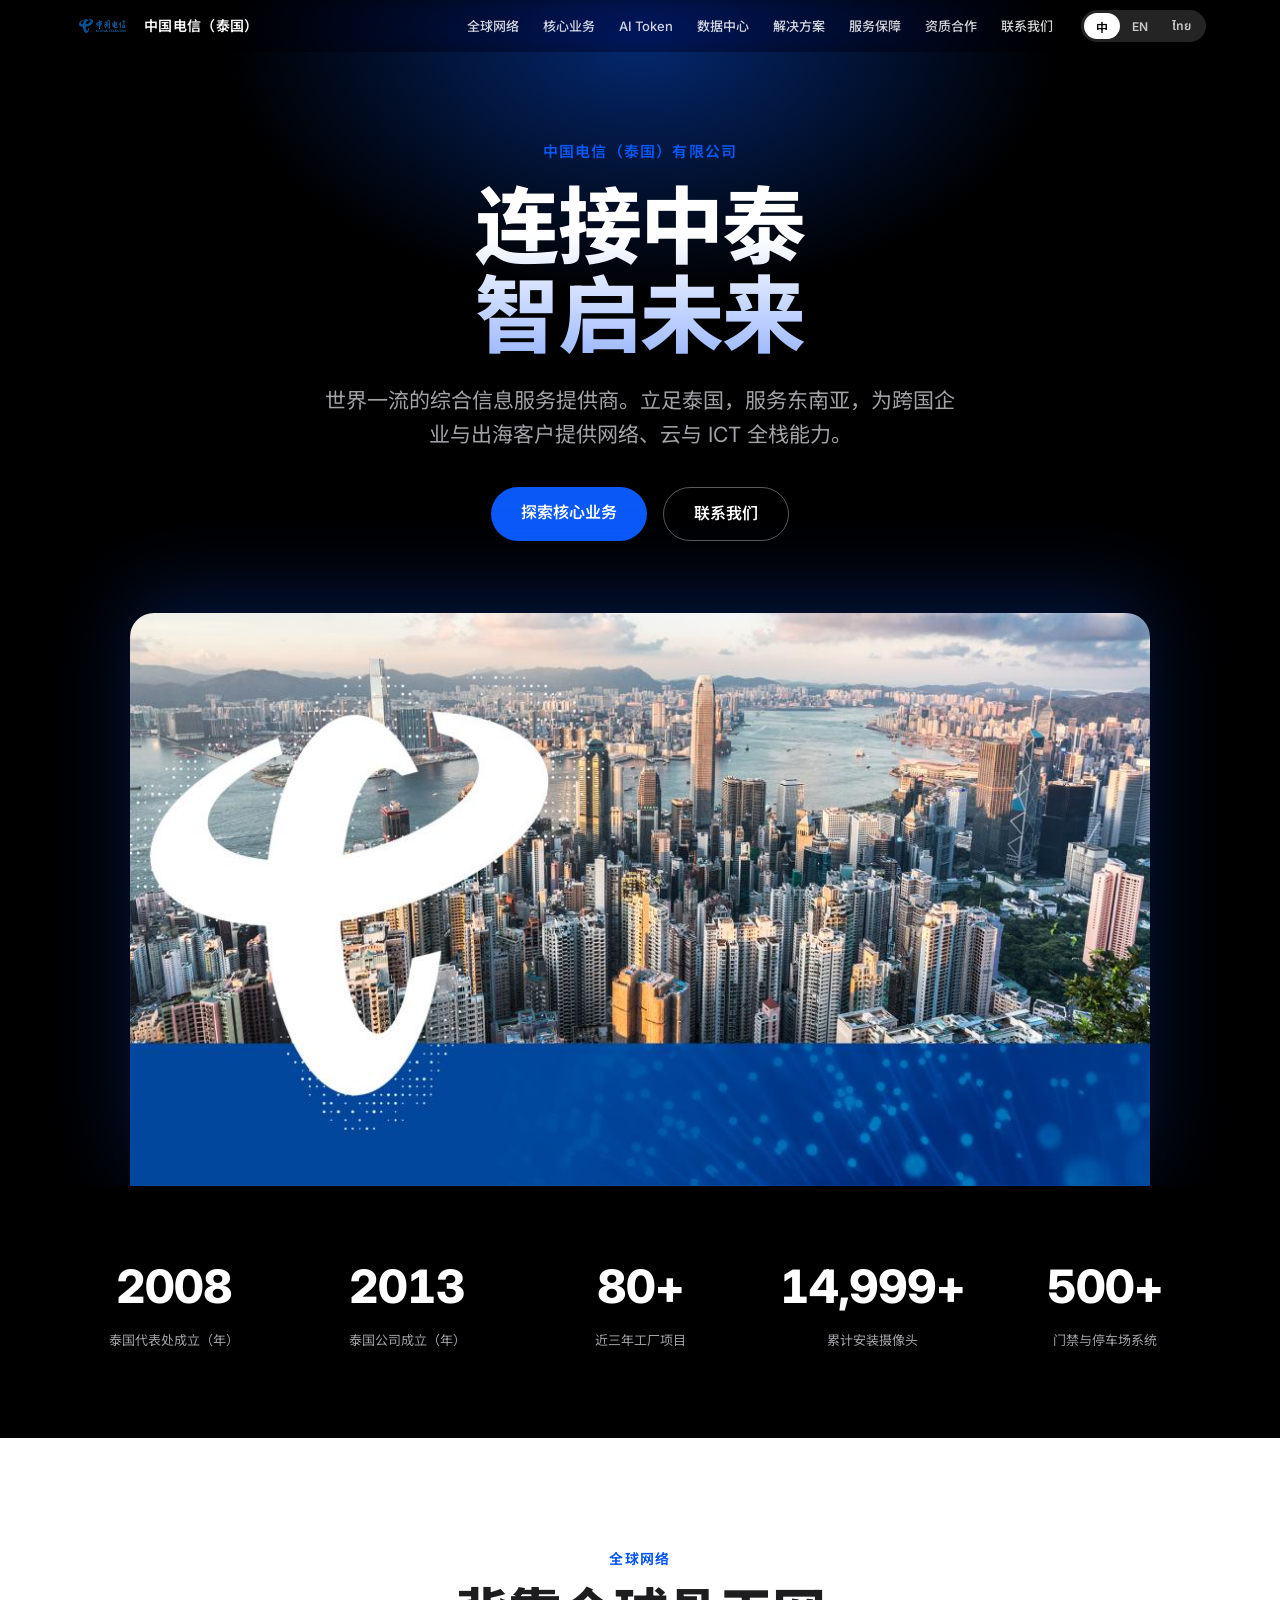
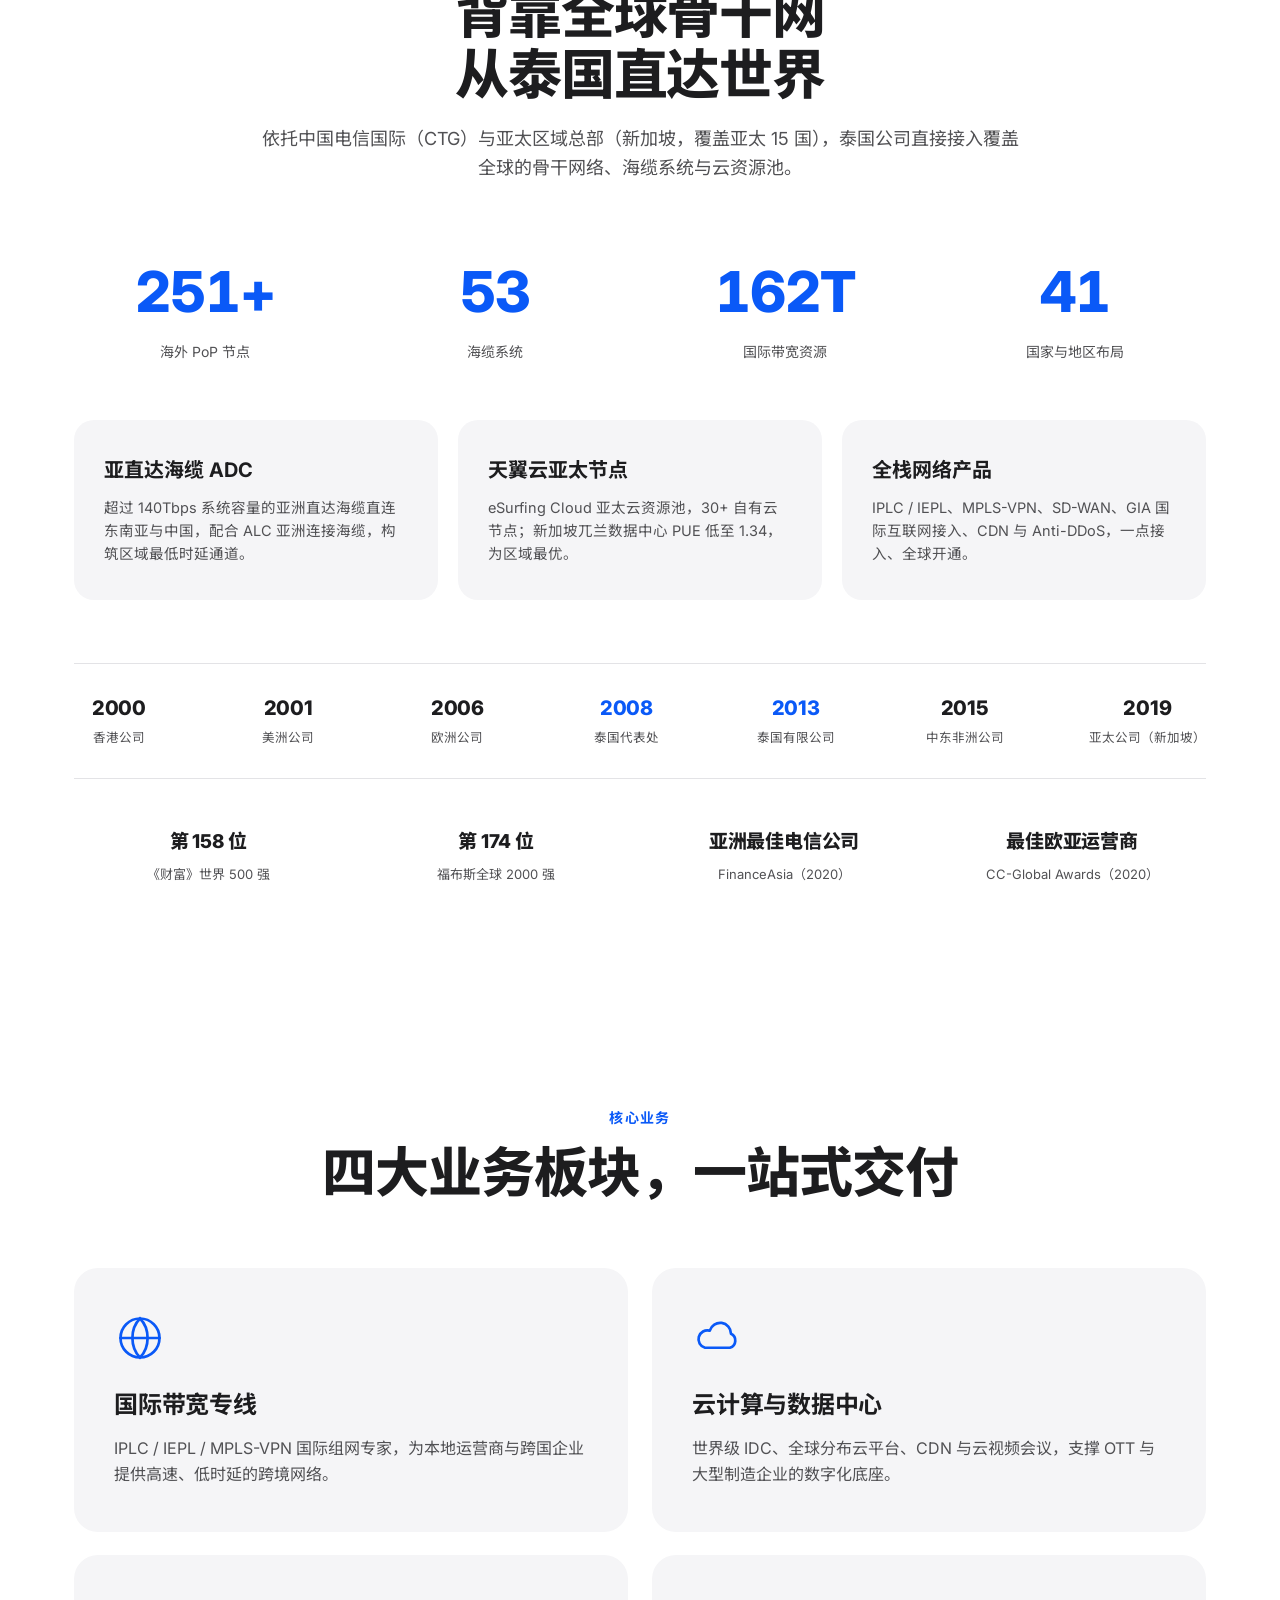
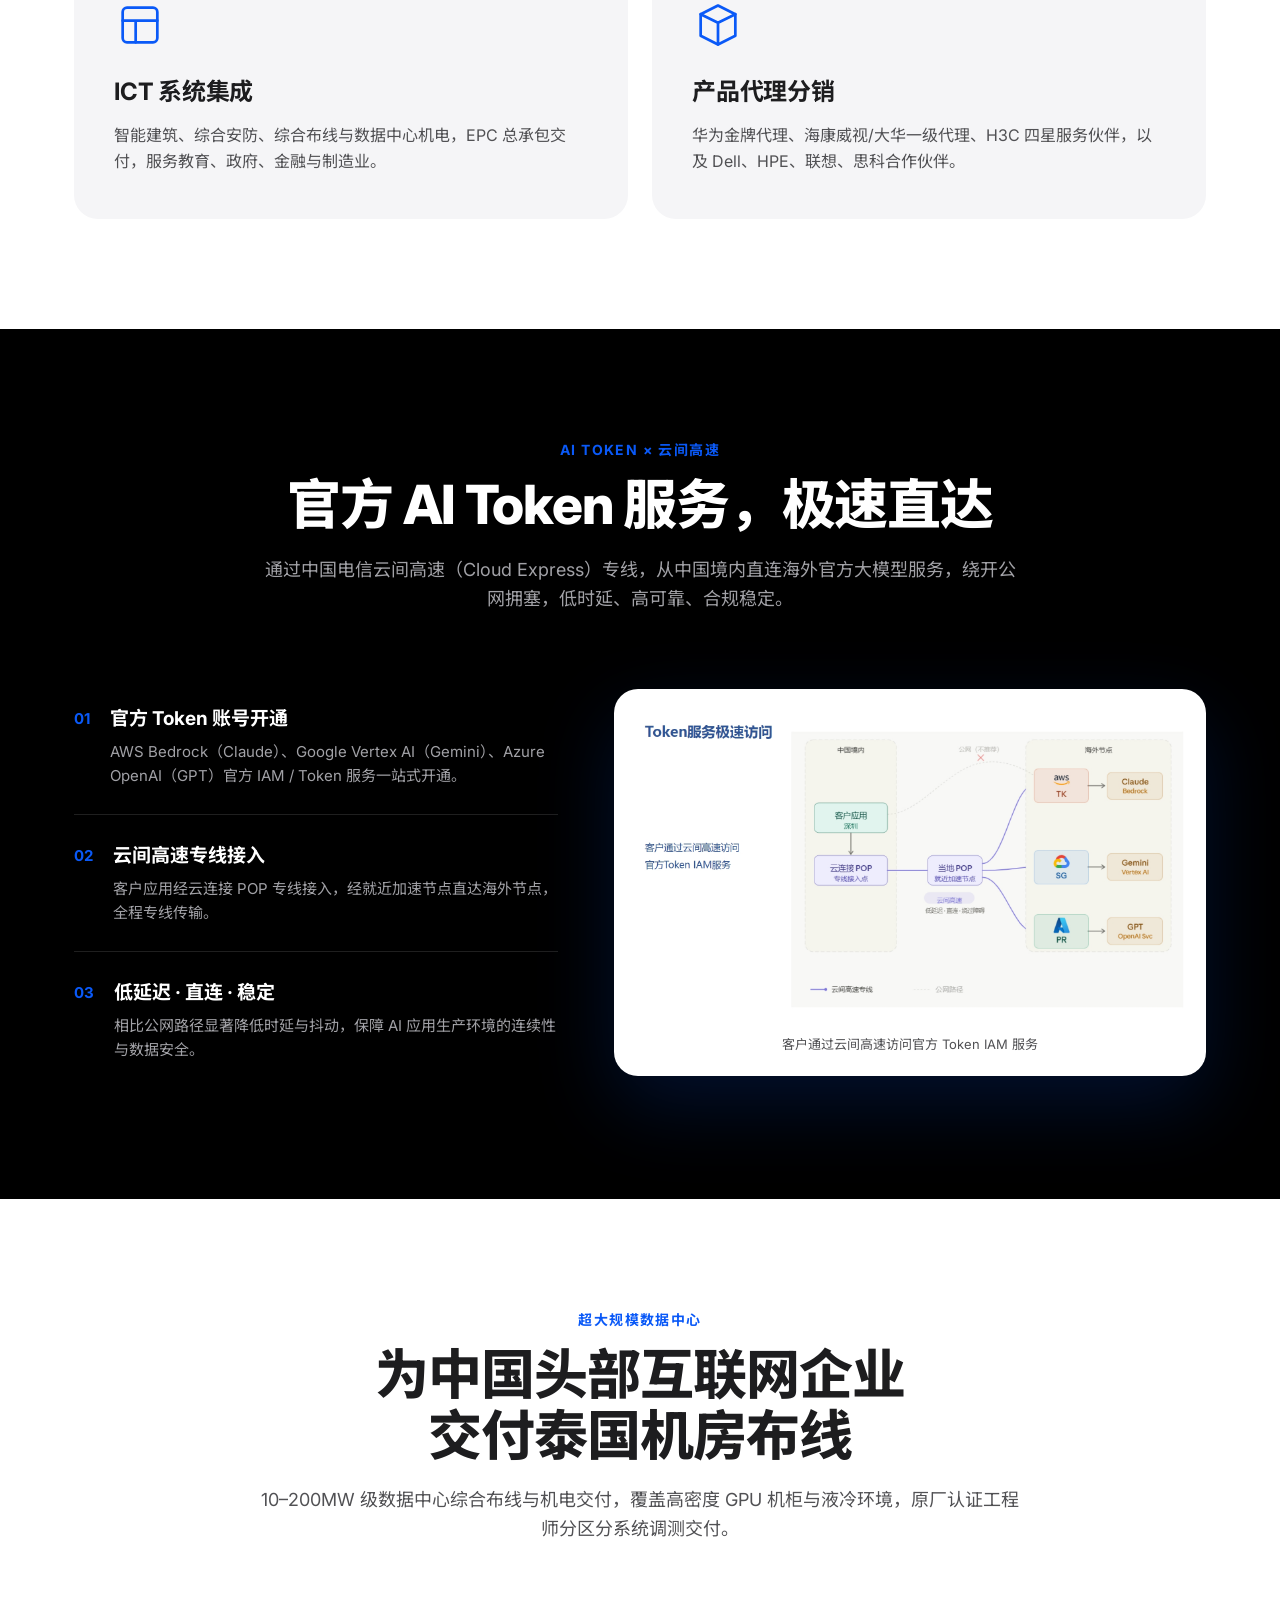
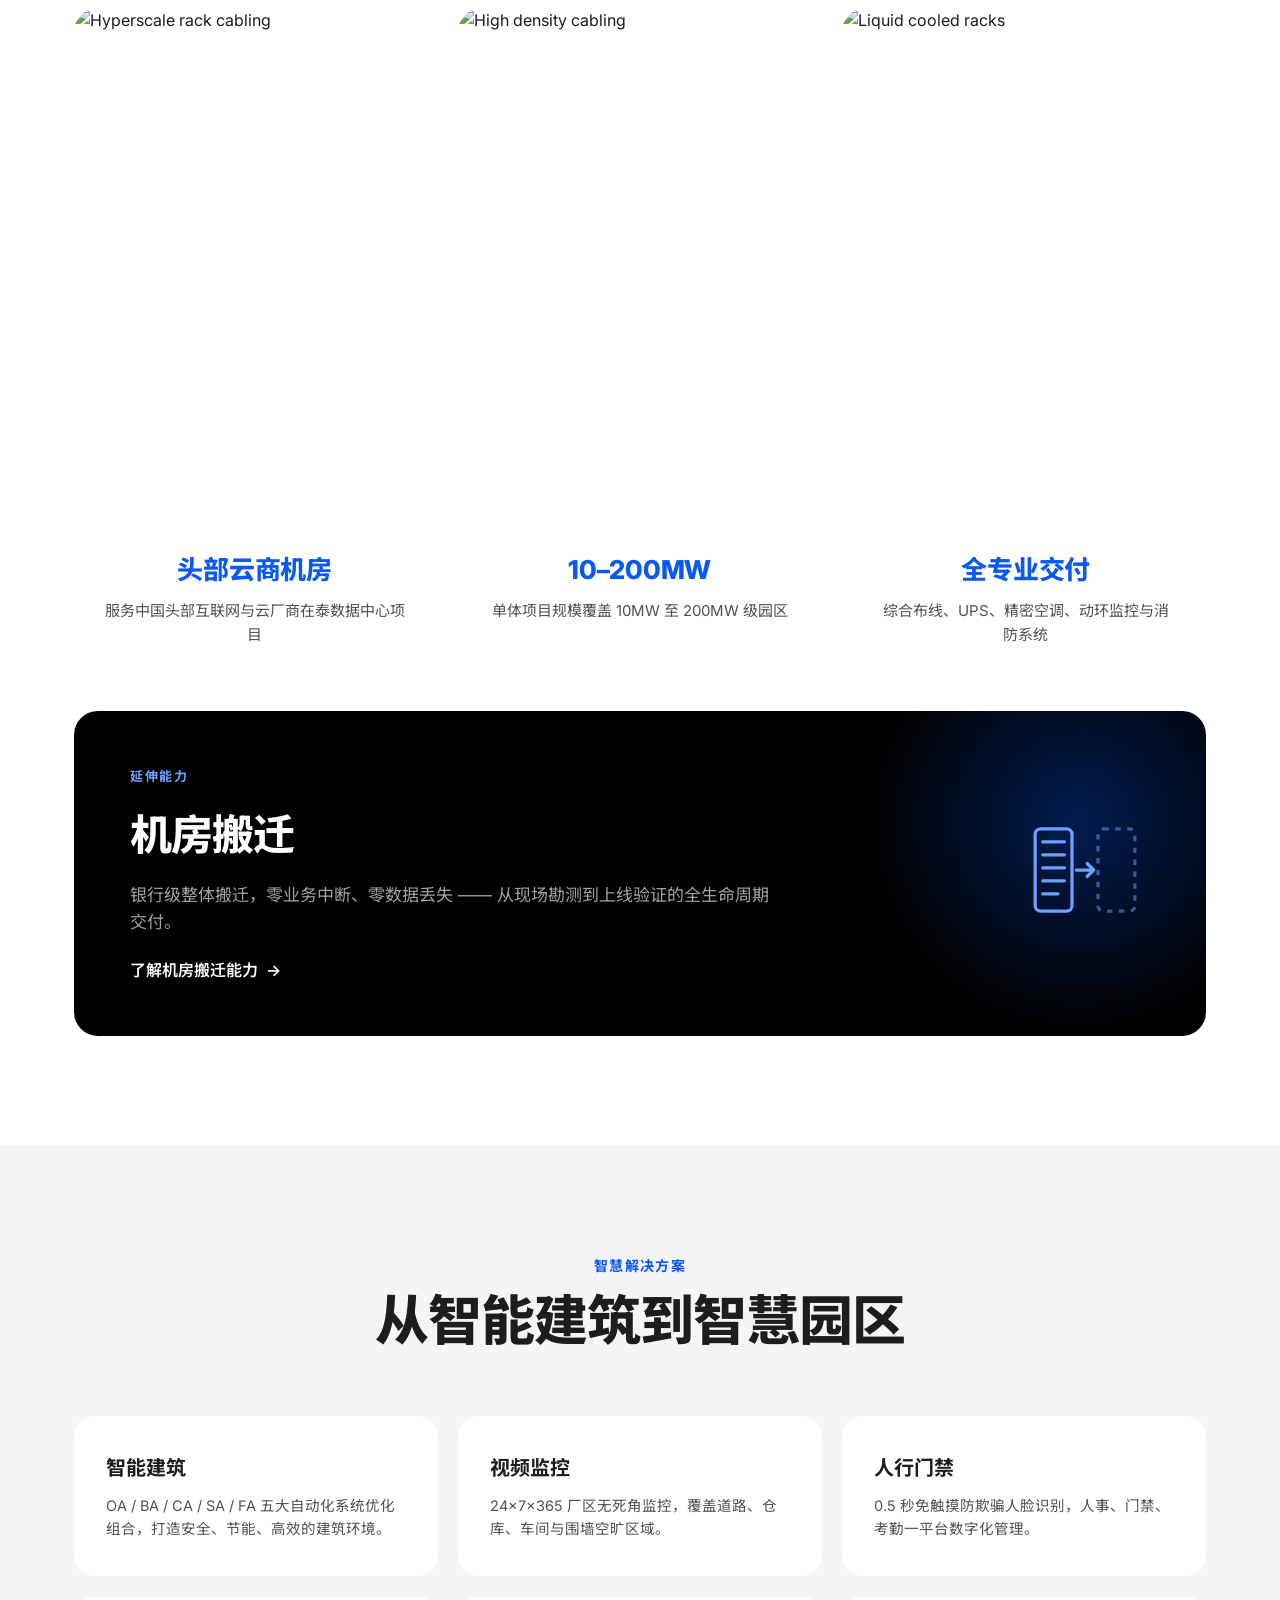
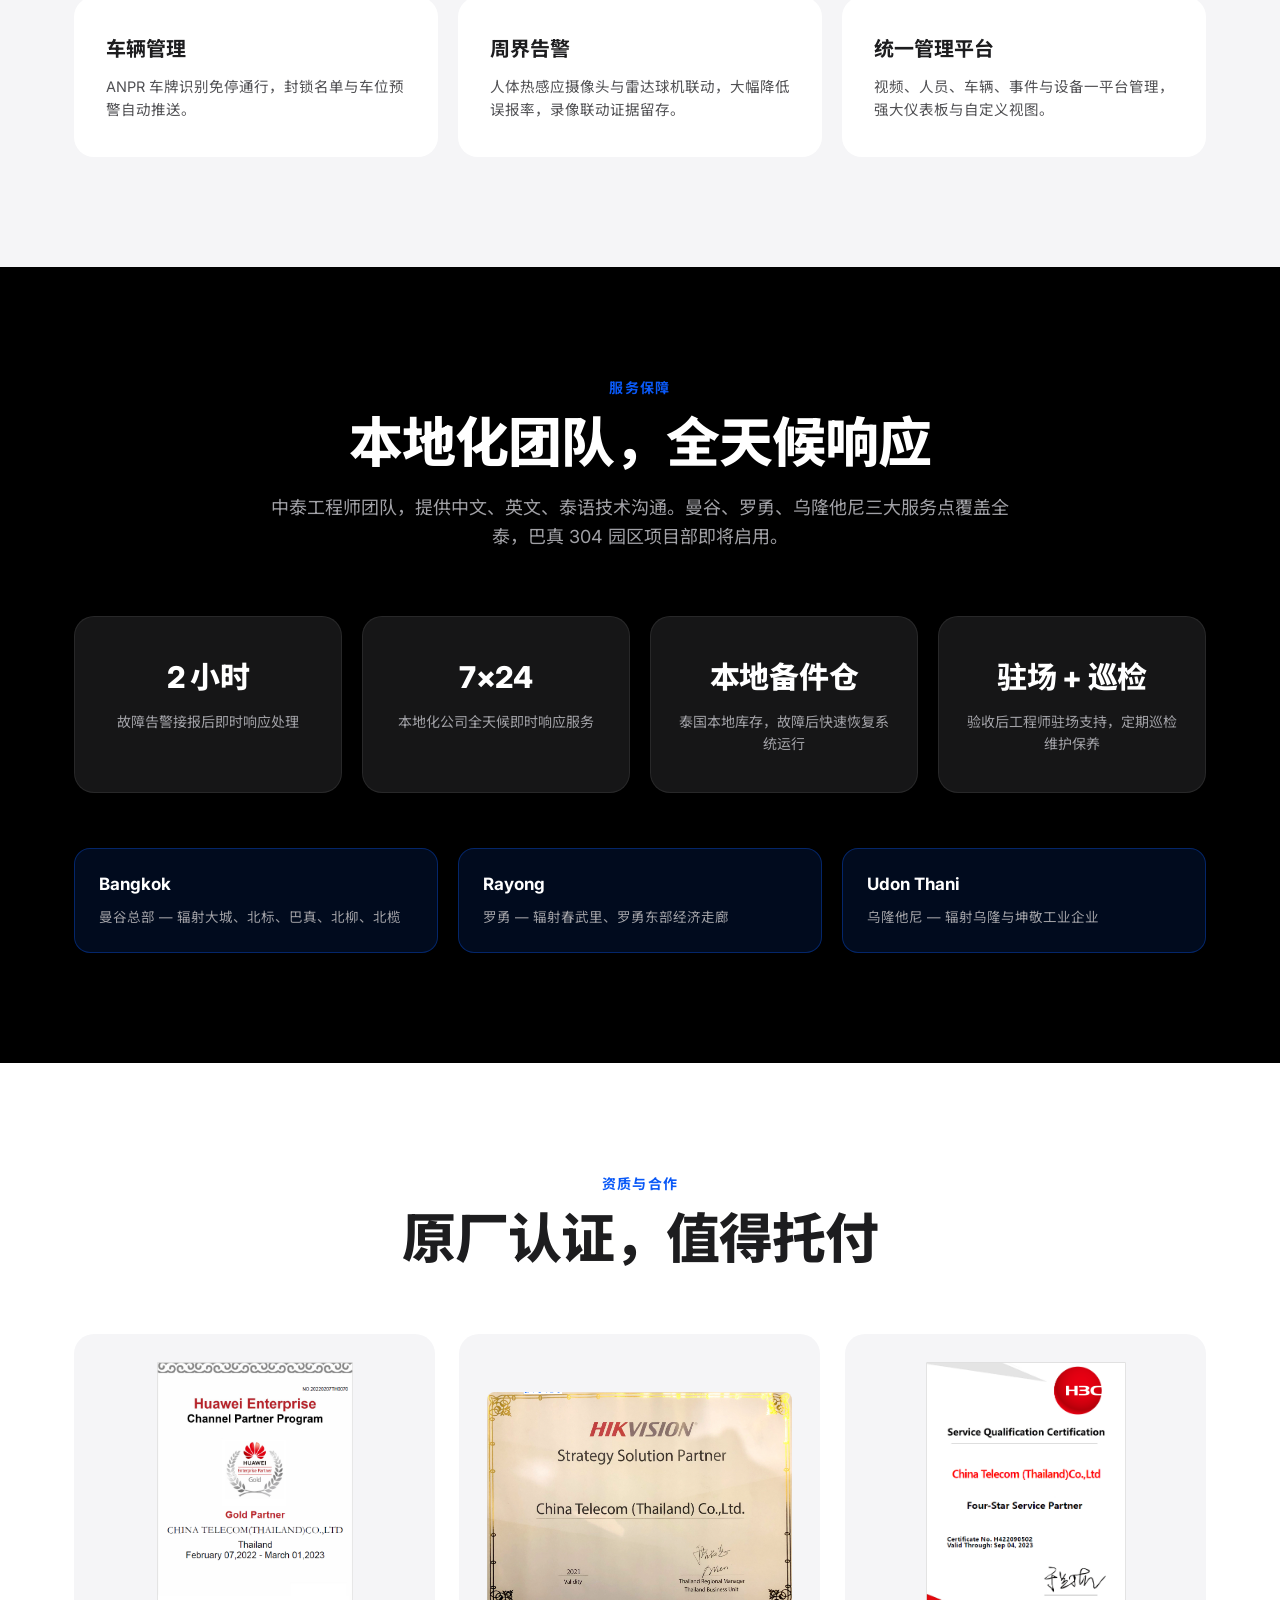
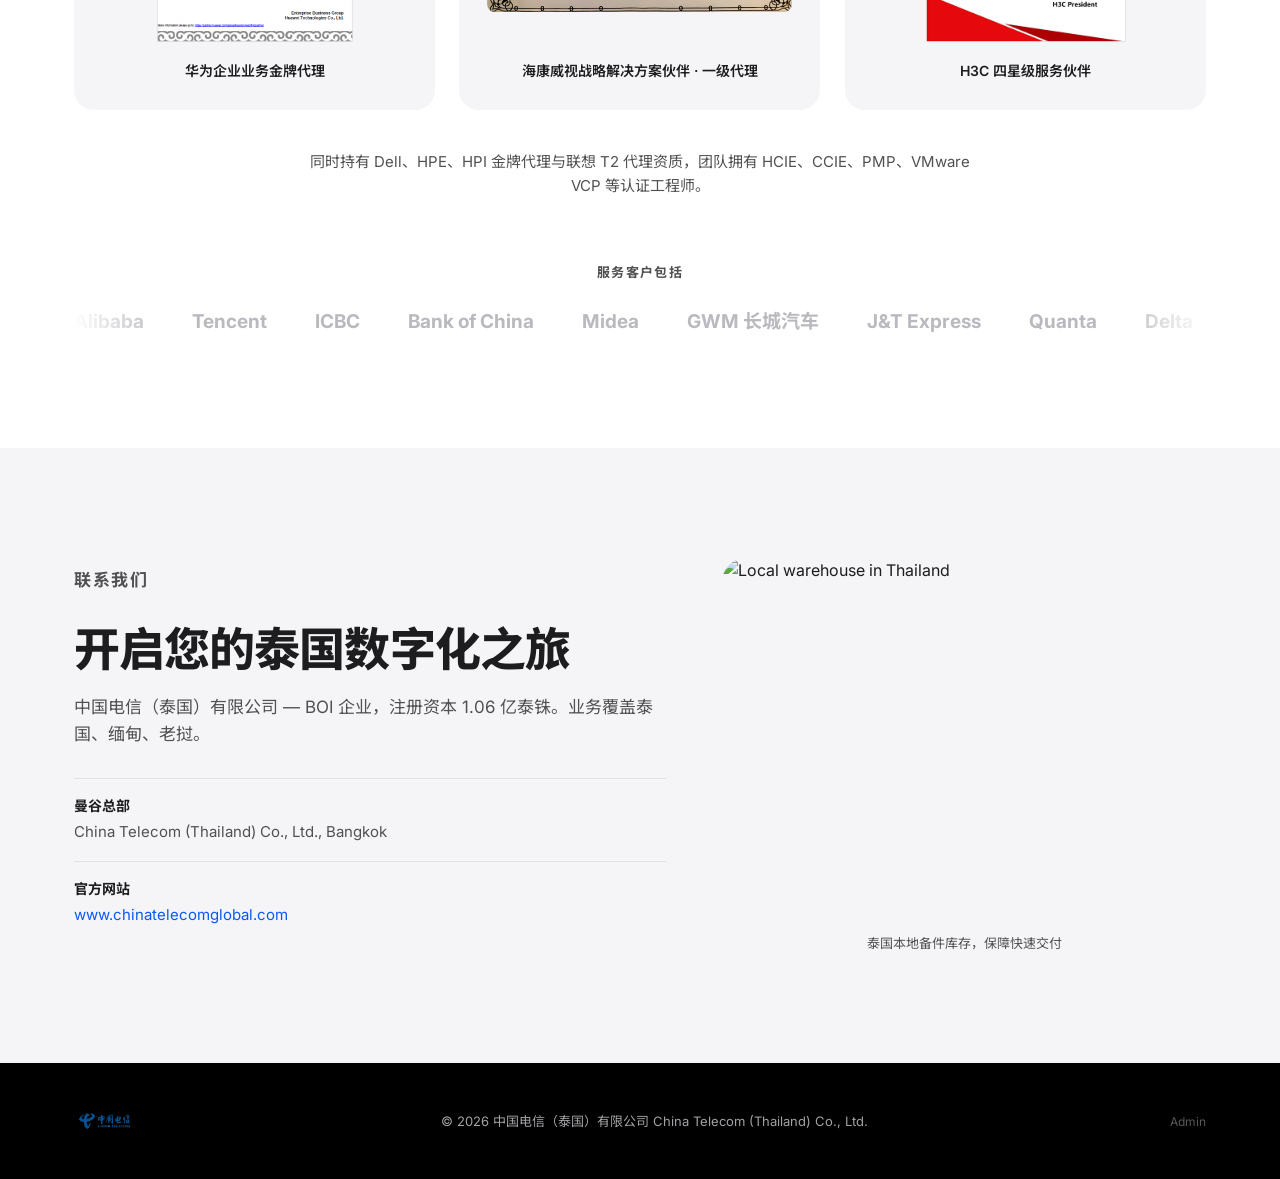
==== index.html @ 3ae6cd7d "v1.2: move IDC relocation to dedicated second-level page; upgrade animations - relocation.html: Appl" ====
<!DOCTYPE html>
<html lang="zh-CN">
<head>
  <meta charset="UTF-8">
  <meta name="viewport" content="width=device-width, initial-scale=1.0">
  <title>中国电信（泰国）有限公司 | China Telecom (Thailand) Co., Ltd.</title>
  <meta name="description" content="China Telecom (Thailand) Co., Ltd. — International connectivity, cloud & IDC, AI token services via Cloud Express, hyperscale data centre cabling and ICT systems integration in Thailand.">
  <link rel="icon" type="image/png" href="assets/img/logo-ct.png">
  <link rel="preconnect" href="https://fonts.googleapis.com">
  <link rel="preconnect" href="https://fonts.gstatic.com" crossorigin>
  <link href="https://fonts.googleapis.com/css2?family=Inter:wght@400;500;600;700;800&family=Noto+Sans+SC:wght@400;500;700;900&family=Noto+Sans+Thai:wght@400;500;700&display=swap" rel="stylesheet">
  <link rel="stylesheet" href="css/style.css">
</head>
<body>

<header class="site-header" id="siteHeader">
  <div class="header-inner">
    <a class="brand" href="#home">
      <img src="assets/img/logo-ct.png" alt="China Telecom">
      <span class="brand-name" data-i18n="brand">中国电信（泰国）</span>
    </a>
    <nav class="nav" id="mainNav">
      <a href="#global" data-i18n="nav.global">全球网络</a>
      <a href="#business" data-i18n="nav.business">核心业务</a>
      <a href="#token" data-i18n="nav.token">AI Token</a>
      <a href="#datacenter" data-i18n="nav.dc">数据中心</a>
      <a href="#solutions" data-i18n="nav.solutions">解决方案</a>
      <a href="#service" data-i18n="nav.service">服务保障</a>
      <a href="#partners" data-i18n="nav.partners">资质合作</a>
      <a href="#contact" data-i18n="nav.contact">联系我们</a>
    </nav>
    <div class="header-actions">
      <div class="lang-switch" id="langSwitch">
        <button data-lang="zh" class="active">中</button>
        <button data-lang="en">EN</button>
        <button data-lang="th">ไทย</button>
      </div>
      <button class="nav-toggle" id="navToggle" type="button" aria-label="Menu">
        <span></span><span></span>
      </button>
    </div>
  </div>
</header>

<!-- ================= HERO ================= -->
<section class="hero" id="home">
  <div class="hero-glow"></div>
  <div class="hero-content">
    <p class="hero-kicker reveal" data-i18n="hero.kicker">中国电信（泰国）有限公司</p>
    <h1 class="hero-title reveal" data-i18n="hero.title">连接中泰<br>智启未来</h1>
    <p class="hero-sub reveal" data-i18n="hero.sub">世界一流的综合信息服务提供商。立足泰国，服务东南亚，为跨国企业与出海客户提供网络、云与 ICT 全栈能力。</p>
    <div class="hero-cta reveal">
      <a class="btn btn-primary" href="#business" data-i18n="hero.cta1">探索核心业务</a>
      <a class="btn btn-ghost" href="#contact" data-i18n="hero.cta2">联系我们</a>
    </div>
  </div>
  <div class="hero-visual reveal">
    <img src="assets/img/banner-skyline.jpeg" alt="China Telecom Global">
  </div>
</section>

<!-- ================= STATS ================= -->
<section class="stats">
  <div class="container stats-grid">
    <div class="stat reveal"><div class="stat-num" data-count="2008">0</div><div class="stat-label" data-i18n="stats.s1">泰国代表处成立（年）</div></div>
    <div class="stat reveal"><div class="stat-num" data-count="2013">0</div><div class="stat-label" data-i18n="stats.s2">泰国公司成立（年）</div></div>
    <div class="stat reveal"><div class="stat-num"><span data-count="80">0</span>+</div><div class="stat-label" data-i18n="stats.s3">近三年工厂项目</div></div>
    <div class="stat reveal"><div class="stat-num"><span data-count="15000">0</span>+</div><div class="stat-label" data-i18n="stats.s4">累计安装摄像头</div></div>
    <div class="stat reveal"><div class="stat-num"><span data-count="500">0</span>+</div><div class="stat-label" data-i18n="stats.s5">门禁与停车场系统</div></div>
  </div>
</section>

<!-- ================= GLOBAL NETWORK ================= -->
<section class="section" id="global">
  <div class="container">
    <div class="section-head reveal">
      <p class="kicker" data-i18n="gn.kicker">全球网络</p>
      <h2 data-i18n="gn.title">背靠全球骨干网<br>从泰国直达世界</h2>
      <p class="section-sub" data-i18n="gn.sub">依托中国电信国际（CTG）与亚太区域总部（新加坡，覆盖亚太 15 国），泰国公司直接接入覆盖全球的骨干网络、海缆系统与云资源池。</p>
    </div>
    <div class="gn-stats stagger">
      <div class="gn-stat reveal"><div class="gn-num"><span data-count="251">0</span>+</div><div class="gn-label" data-i18n="gn.s1">海外 PoP 节点</div></div>
      <div class="gn-stat reveal"><div class="gn-num" data-count="53">0</div><div class="gn-label" data-i18n="gn.s2">海缆系统</div></div>
      <div class="gn-stat reveal"><div class="gn-num">162T</div><div class="gn-label" data-i18n="gn.s3">国际带宽资源</div></div>
      <div class="gn-stat reveal"><div class="gn-num" data-count="41">0</div><div class="gn-label" data-i18n="gn.s4">国家与地区布局</div></div>
    </div>
    <div class="gn-cards stagger">
      <article class="gn-card reveal">
        <h3 data-i18n="gn.c1t">亚直达海缆 ADC</h3>
        <p data-i18n="gn.c1d">超过 140Tbps 系统容量的亚洲直达海缆直连东南亚与中国，配合 ALC 亚洲连接海缆，构筑区域最低时延通道。</p>
      </article>
      <article class="gn-card reveal">
        <h3 data-i18n="gn.c2t">天翼云亚太节点</h3>
        <p data-i18n="gn.c2d">eSurfing Cloud 亚太云资源池，30+ 自有云节点；新加坡兀兰数据中心 PUE 低至 1.34，为区域最优。</p>
      </article>
      <article class="gn-card reveal">
        <h3 data-i18n="gn.c3t">全栈网络产品</h3>
        <p data-i18n="gn.c3d">IPLC / IEPL、MPLS-VPN、SD-WAN、GIA 国际互联网接入、CDN 与 Anti-DDoS，一点接入、全球开通。</p>
      </article>
    </div>
    <div class="gn-timeline reveal">
      <div class="tl-item"><strong>2000</strong><span data-i18n="gn.t1">香港公司</span></div>
      <div class="tl-item"><strong>2001</strong><span data-i18n="gn.t2">美洲公司</span></div>
      <div class="tl-item"><strong>2006</strong><span data-i18n="gn.t3">欧洲公司</span></div>
      <div class="tl-item tl-hl"><strong>2008</strong><span data-i18n="gn.t4">泰国代表处</span></div>
      <div class="tl-item tl-hl"><strong>2013</strong><span data-i18n="gn.t5">泰国有限公司</span></div>
      <div class="tl-item"><strong>2015</strong><span data-i18n="gn.t6">中东非洲公司</span></div>
      <div class="tl-item"><strong>2019</strong><span data-i18n="gn.t7">亚太公司（新加坡）</span></div>
    </div>
    <div class="gn-awards stagger">
      <div class="award reveal"><strong data-i18n="gn.a1t">第 158 位</strong><span data-i18n="gn.a1d">《财富》世界 500 强</span></div>
      <div class="award reveal"><strong data-i18n="gn.a2t">第 174 位</strong><span data-i18n="gn.a2d">福布斯全球 2000 强</span></div>
      <div class="award reveal"><strong data-i18n="gn.a3t">亚洲最佳电信公司</strong><span data-i18n="gn.a3d">FinanceAsia（2020）</span></div>
      <div class="award reveal"><strong data-i18n="gn.a4t">最佳欧亚运营商</strong><span data-i18n="gn.a4d">CC-Global Awards（2020）</span></div>
    </div>
  </div>
</section>

<!-- ================= BUSINESS ================= -->
<section class="section" id="business">
  <div class="container">
    <div class="section-head reveal">
      <p class="kicker" data-i18n="biz.kicker">核心业务</p>
      <h2 data-i18n="biz.title">四大业务板块，一站式交付</h2>
    </div>
    <div class="biz-grid stagger">
      <article class="biz-card reveal">
        <div class="biz-icon">
          <svg viewBox="0 0 48 48" fill="none" stroke="currentColor" stroke-width="2.5" stroke-linecap="round"><circle cx="24" cy="24" r="18"/><path d="M6 24h36M24 6c5 5 7 11 7 18s-2 13-7 18c-5-5-7-11-7-18s2-13 7-18z"/></svg>
        </div>
        <h3 data-i18n="biz.c1t">国际带宽专线</h3>
        <p data-i18n="biz.c1d">IPLC / IEPL / MPLS-VPN 国际组网专家，为本地运营商与跨国企业提供高速、低时延的跨境网络。</p>
      </article>
      <article class="biz-card reveal">
        <div class="biz-icon">
          <svg viewBox="0 0 48 48" fill="none" stroke="currentColor" stroke-width="2.5" stroke-linecap="round" stroke-linejoin="round"><path d="M36 20a10 10 0 0 0-19.6-2.8A8 8 0 0 0 12 33h23a7 7 0 0 0 1-13z"/></svg>
        </div>
        <h3 data-i18n="biz.c2t">云计算与数据中心</h3>
        <p data-i18n="biz.c2d">世界级 IDC、全球分布云平台、CDN 与云视频会议，支撑 OTT 与大型制造企业的数字化底座。</p>
      </article>
      <article class="biz-card reveal">
        <div class="biz-icon">
          <svg viewBox="0 0 48 48" fill="none" stroke="currentColor" stroke-width="2.5" stroke-linecap="round" stroke-linejoin="round"><rect x="8" y="8" width="32" height="32" rx="4"/><path d="M8 20h32M20 20v20"/></svg>
        </div>
        <h3 data-i18n="biz.c3t">ICT 系统集成</h3>
        <p data-i18n="biz.c3d">智能建筑、综合安防、综合布线与数据中心机电，EPC 总承包交付，服务教育、政府、金融与制造业。</p>
      </article>
      <article class="biz-card reveal">
        <div class="biz-icon">
          <svg viewBox="0 0 48 48" fill="none" stroke="currentColor" stroke-width="2.5" stroke-linecap="round" stroke-linejoin="round"><path d="M24 6l16 8v20l-16 8-16-8V14z"/><path d="M8 14l16 8 16-8M24 22v20"/></svg>
        </div>
        <h3 data-i18n="biz.c4t">产品代理分销</h3>
        <p data-i18n="biz.c4d">华为金牌代理、海康威视/大华一级代理、H3C 四星服务伙伴，以及 Dell、HPE、联想、思科合作伙伴。</p>
      </article>
    </div>
  </div>
</section>

<!-- ================= AI TOKEN ================= -->
<section class="section section-dark" id="token">
  <div class="container">
    <div class="section-head reveal">
      <p class="kicker" data-i18n="token.kicker">AI Token × 云间高速</p>
      <h2 data-i18n="token.title">官方 AI Token 服务，极速直达</h2>
      <p class="section-sub" data-i18n="token.sub">通过中国电信云间高速（Cloud Express）专线，从中国境内直连海外官方大模型服务，绕开公网拥塞，低时延、高可靠、合规稳定。</p>
    </div>
    <div class="token-layout">
      <div class="token-points">
        <div class="token-point reveal">
          <span class="tp-num">01</span>
          <div><h4 data-i18n="token.p1t">官方 Token 账号开通</h4><p data-i18n="token.p1d">AWS Bedrock（Claude）、Google Vertex AI（Gemini）、Azure OpenAI（GPT）官方 IAM / Token 服务一站式开通。</p></div>
        </div>
        <div class="token-point reveal">
          <span class="tp-num">02</span>
          <div><h4 data-i18n="token.p2t">云间高速专线接入</h4><p data-i18n="token.p2d">客户应用经云连接 POP 专线接入，经就近加速节点直达海外节点，全程专线传输。</p></div>
        </div>
        <div class="token-point reveal">
          <span class="tp-num">03</span>
          <div><h4 data-i18n="token.p3t">低延迟 · 直连 · 稳定</h4><p data-i18n="token.p3d">相比公网路径显著降低时延与抖动，保障 AI 应用生产环境的连续性与数据安全。</p></div>
        </div>
      </div>
      <figure class="token-figure reveal">
        <img src="assets/img/token-cloudexpress.jpg" alt="Token via Cloud Express">
        <figcaption data-i18n="token.cap">客户通过云间高速访问官方 Token IAM 服务</figcaption>
      </figure>
    </div>
  </div>
</section>

<!-- ================= DATA CENTER ================= -->
<section class="section" id="datacenter">
  <div class="container">
    <div class="section-head reveal">
      <p class="kicker" data-i18n="dc.kicker">超大规模数据中心</p>
      <h2 data-i18n="dc.title">为中国头部互联网企业<br>交付泰国机房布线</h2>
      <p class="section-sub" data-i18n="dc.sub">10–200MW 级数据中心综合布线与机电交付，覆盖高密度 GPU 机柜与液冷环境，原厂认证工程师分区分系统调测交付。</p>
    </div>
    <div class="dc-gallery stagger">
      <figure class="dc-photo reveal"><img src="assets/img/dc-racks1.jpg" alt="Hyperscale rack cabling" loading="lazy"></figure>
      <figure class="dc-photo reveal"><img src="assets/img/dc-racks2.jpg" alt="High density cabling" loading="lazy"></figure>
      <figure class="dc-photo reveal"><img src="assets/img/dc-racks3.jpg" alt="Liquid cooled racks" loading="lazy"></figure>
    </div>
    <div class="dc-facts stagger">
      <div class="dc-fact reveal"><h4 data-i18n="dc.f1t">头部云商机房</h4><p data-i18n="dc.f1d">服务中国头部互联网与云厂商在泰数据中心项目</p></div>
      <div class="dc-fact reveal"><h4 data-i18n="dc.f2t">10–200MW</h4><p data-i18n="dc.f2d">单体项目规模覆盖 10MW 至 200MW 级园区</p></div>
      <div class="dc-fact reveal"><h4 data-i18n="dc.f3t">全专业交付</h4><p data-i18n="dc.f3d">综合布线、UPS、精密空调、动环监控与消防系统</p></div>
    </div>

    <!-- IDC Relocation entry → second-level page -->
    <a class="dc-reloc-entry reveal" href="relocation.html">
      <div class="dre-text">
        <span class="dre-kicker" data-i18n="dc.relocKicker">延伸能力</span>
        <h3 data-i18n="dc.relocTitle">机房搬迁</h3>
        <p data-i18n="dc.relocDesc">银行级整体搬迁，零业务中断、零数据丢失 —— 从现场勘测到上线验证的全生命周期交付。</p>
        <span class="dre-link" data-i18n="dc.relocCta">了解机房搬迁能力</span>
      </div>
      <div class="dre-visual" aria-hidden="true">
        <svg viewBox="0 0 120 120" fill="none" xmlns="http://www.w3.org/2000/svg">
          <rect x="14" y="22" width="34" height="76" rx="5" stroke="currentColor" stroke-width="3"/>
          <path d="M21 34h20M21 46h20M21 58h20M21 70h20M21 82h14" stroke="currentColor" stroke-width="3" stroke-linecap="round"/>
          <rect x="72" y="22" width="34" height="76" rx="5" stroke="currentColor" stroke-width="3" stroke-dasharray="5 6" opacity="0.5"/>
          <path d="M52 60h16m0 0-6-6m6 6-6 6" stroke="currentColor" stroke-width="3" stroke-linecap="round" stroke-linejoin="round"/>
        </svg>
      </div>
    </a>
  </div>
</section>

<!-- ================= SOLUTIONS ================= -->
<section class="section section-gray" id="solutions">
  <div class="container">
    <div class="section-head reveal">
      <p class="kicker" data-i18n="sol.kicker">智慧解决方案</p>
      <h2 data-i18n="sol.title">从智能建筑到智慧园区</h2>
    </div>
    <div class="sol-grid stagger">
      <article class="sol-card reveal"><h3 data-i18n="sol.c1t">智能建筑</h3><p data-i18n="sol.c1d">OA / BA / CA / SA / FA 五大自动化系统优化组合，打造安全、节能、高效的建筑环境。</p></article>
      <article class="sol-card reveal"><h3 data-i18n="sol.c2t">视频监控</h3><p data-i18n="sol.c2d">24×7×365 厂区无死角监控，覆盖道路、仓库、车间与围墙空旷区域。</p></article>
      <article class="sol-card reveal"><h3 data-i18n="sol.c3t">人行门禁</h3><p data-i18n="sol.c3d">0.5 秒免触摸防欺骗人脸识别，人事、门禁、考勤一平台数字化管理。</p></article>
      <article class="sol-card reveal"><h3 data-i18n="sol.c4t">车辆管理</h3><p data-i18n="sol.c4d">ANPR 车牌识别免停通行，封锁名单与车位预警自动推送。</p></article>
      <article class="sol-card reveal"><h3 data-i18n="sol.c5t">周界告警</h3><p data-i18n="sol.c5d">人体热感应摄像头与雷达球机联动，大幅降低误报率，录像联动证据留存。</p></article>
      <article class="sol-card reveal"><h3 data-i18n="sol.c6t">统一管理平台</h3><p data-i18n="sol.c6d">视频、人员、车辆、事件与设备一平台管理，强大仪表板与自定义视图。</p></article>
    </div>
  </div>
</section>

<!-- ================= SERVICE ================= -->
<section class="section section-dark" id="service">
  <div class="container">
    <div class="section-head reveal">
      <p class="kicker" data-i18n="svc.kicker">服务保障</p>
      <h2 data-i18n="svc.title">本地化团队，全天候响应</h2>
      <p class="section-sub" data-i18n="svc.sub">中泰工程师团队，提供中文、英文、泰语技术沟通。曼谷、罗勇、乌隆他尼三大服务点覆盖全泰，巴真 304 园区项目部即将启用。</p>
    </div>
    <div class="svc-grid stagger">
      <div class="svc-card reveal"><div class="svc-big" data-i18n="svc.c1t">2 小时</div><p data-i18n="svc.c1d">故障告警接报后即时响应处理</p></div>
      <div class="svc-card reveal"><div class="svc-big" data-i18n="svc.c2t">7×24</div><p data-i18n="svc.c2d">本地化公司全天候即时响应服务</p></div>
      <div class="svc-card reveal"><div class="svc-big" data-i18n="svc.c3t">本地备件仓</div><p data-i18n="svc.c3d">泰国本地库存，故障后快速恢复系统运行</p></div>
      <div class="svc-card reveal"><div class="svc-big" data-i18n="svc.c4t">驻场 + 巡检</div><p data-i18n="svc.c4d">验收后工程师驻场支持，定期巡检维护保养</p></div>
    </div>
    <div class="svc-map reveal">
      <div class="svc-point"><strong>Bangkok</strong><span data-i18n="svc.m1">曼谷总部 — 辐射大城、北标、巴真、北柳、北榄</span></div>
      <div class="svc-point"><strong>Rayong</strong><span data-i18n="svc.m2">罗勇 — 辐射春武里、罗勇东部经济走廊</span></div>
      <div class="svc-point"><strong>Udon Thani</strong><span data-i18n="svc.m3">乌隆他尼 — 辐射乌隆与坤敬工业企业</span></div>
    </div>
  </div>
</section>

<!-- ================= PARTNERS / CERTS ================= -->
<section class="section" id="partners">
  <div class="container">
    <div class="section-head reveal">
      <p class="kicker" data-i18n="pt.kicker">资质与合作</p>
      <h2 data-i18n="pt.title">原厂认证，值得托付</h2>
    </div>
    <div class="cert-grid stagger">
      <figure class="cert-card reveal"><img src="assets/img/cert-huawei-gold.png" alt="Huawei Gold Partner" loading="lazy"><figcaption data-i18n="pt.c1">华为企业业务金牌代理</figcaption></figure>
      <figure class="cert-card reveal"><img src="assets/img/cert-hikvision.png" alt="Hikvision Strategy Solution Partner" loading="lazy"><figcaption data-i18n="pt.c2">海康威视战略解决方案伙伴 · 一级代理</figcaption></figure>
      <figure class="cert-card reveal"><img src="assets/img/cert-h3c-4star.png" alt="H3C Four-Star Service Partner" loading="lazy"><figcaption data-i18n="pt.c3">H3C 四星级服务伙伴</figcaption></figure>
    </div>
    <p class="pt-more reveal" data-i18n="pt.more">同时持有 Dell、HPE、HPI 金牌代理与联想 T2 代理资质，团队拥有 HCIE、CCIE、PMP、VMware VCP 等认证工程师。</p>
    <div class="client-band reveal">
      <p class="client-label" data-i18n="pt.clients">服务客户包括</p>
      <div class="client-marquee"><div class="client-track" id="clientTrack">
        <span>Alibaba</span><span>Tencent</span><span>ICBC</span><span>Bank of China</span><span>Midea</span><span>GWM 长城汽车</span><span>J&amp;T Express</span><span>Quanta</span><span>Delta</span><span>TPV 冠捷</span><span>Trina Solar</span><span>Canadian Solar</span><span>Linglong Tire</span><span>Kerry Express</span><span>Inventec</span><span>Compal</span>
      </div></div>
    </div>
  </div>
</section>

<!-- ================= CONTACT ================= -->
<section class="section section-gray" id="contact">
  <div class="container contact-wrap">
    <div class="contact-info reveal">
      <p class="kicker" data-i18n="ct.kicker">联系我们</p>
      <h2 data-i18n="ct.title">开启您的泰国数字化之旅</h2>
      <p data-i18n="ct.desc">中国电信（泰国）有限公司 — BOI 企业，注册资本 1.06 亿泰铢。业务覆盖泰国、缅甸、老挝。</p>
      <ul class="contact-list">
        <li><strong data-i18n="ct.hq">曼谷总部</strong><span>China Telecom (Thailand) Co., Ltd., Bangkok</span></li>
        <li><strong data-i18n="ct.web">官方网站</strong><a href="https://www.chinatelecomglobal.com" target="_blank" rel="noopener">www.chinatelecomglobal.com</a></li>
      </ul>
    </div>
    <div class="contact-visual reveal">
      <img src="assets/img/warehouse2.png" alt="Local warehouse in Thailand" loading="lazy">
      <p data-i18n="ct.cap">泰国本地备件库存，保障快速交付</p>
    </div>
  </div>
</section>

<footer class="site-footer">
  <div class="container footer-inner">
    <img src="assets/img/logo-ct.png" alt="China Telecom" class="footer-logo">
    <p data-i18n="ft.copy">© 2026 中国电信（泰国）有限公司 China Telecom (Thailand) Co., Ltd.</p>
    <a class="footer-admin" href="admin.html">Admin</a>
  </div>
  <span id="busuanzi_container_site_pv" hidden><span id="busuanzi_value_site_pv"></span></span>
  <span id="busuanzi_container_site_uv" hidden><span id="busuanzi_value_site_uv"></span></span>
</footer>

<script async src="https://busuanzi.ibruce.info/busuanzi/2.3/busuanzi.pure.mini.js"></script>
<script src="js/i18n.js"></script>
<script src="js/main.js"></script>
</body>
</html>
---- css/style.css ----
:root {
  --blue: #0a59f7;
  --blue-deep: #0040c1;
  --ink: #1d1d1f;
  --ink-soft: #515154;
  --gray-bg: #f5f5f7;
  --white: #ffffff;
  --dark: #000000;
  --dark-card: #161617;
  --dark-text: #f5f5f7;
  --dark-soft: #a1a1a6;
  --radius: 24px;
  --font: "Inter", "Noto Sans SC", "Noto Sans Thai", -apple-system, BlinkMacSystemFont, "PingFang SC", "Helvetica Neue", sans-serif;
}

* { margin: 0; padding: 0; box-sizing: border-box; }

html { scroll-behavior: smooth; }

body {
  font-family: var(--font);
  color: var(--ink);
  background: var(--white);
  line-height: 1.6;
  -webkit-font-smoothing: antialiased;
}

img { display: block; max-width: 100%; }
a { color: inherit; text-decoration: none; }

.container { max-width: 1180px; margin: 0 auto; padding: 0 24px; }

/* ---------- Header ---------- */
.site-header {
  position: fixed; top: 0; left: 0; right: 0; z-index: 100;
  background: rgba(0, 0, 0, 0.45);
  backdrop-filter: saturate(180%) blur(8px);
  -webkit-backdrop-filter: saturate(180%) blur(8px);
  transition: background .4s ease, backdrop-filter .4s ease;
}
.site-header.scrolled {
  background: rgba(0, 0, 0, 0.78);
  backdrop-filter: saturate(180%) blur(20px);
  -webkit-backdrop-filter: saturate(180%) blur(20px);
}
.header-inner {
  max-width: 1180px; margin: 0 auto; padding: 0 24px;
  height: 52px; display: flex; align-items: center; gap: 28px;
}
.brand { display: flex; align-items: center; gap: 10px; flex-shrink: 0; }
.brand img { height: 26px; width: auto; }
.brand-name { color: #fff; font-size: 14px; font-weight: 600; letter-spacing: 0.02em; white-space: nowrap; }
.nav { display: flex; gap: 24px; margin-left: auto; }
.nav a {
  color: rgba(255,255,255,0.82); font-size: 13px; font-weight: 500;
  transition: color .2s;
}
.nav a:hover { color: #fff; }
.header-actions { display: flex; align-items: center; gap: 14px; }
.lang-switch {
  display: flex; background: rgba(255,255,255,0.14); border-radius: 99px; padding: 3px;
}
.lang-switch button {
  border: 0; background: transparent; color: rgba(255,255,255,0.75);
  font-family: var(--font); font-size: 12px; font-weight: 600;
  padding: 4px 12px; border-radius: 99px; cursor: pointer; transition: all .25s;
}
.lang-switch button.active { background: #fff; color: #000; }
.nav-toggle { display: none; border: 0; background: transparent; cursor: pointer; padding: 8px; }
.nav-toggle span { display: block; width: 20px; height: 2px; background: #fff; margin: 5px 0; transition: transform .3s ease, opacity .3s ease; }
.nav-toggle.active span:nth-child(1) { transform: translateY(7px) rotate(45deg); }
.nav-toggle.active span:nth-child(2) { transform: translateY(-7px) rotate(-45deg); }

/* ---------- Hero ---------- */
.hero {
  background: var(--dark); color: var(--dark-text);
  padding: 140px 24px 0; text-align: center; overflow: hidden; position: relative;
}
.hero-glow {
  position: absolute; top: -240px; left: 50%; transform: translateX(-50%);
  width: 900px; height: 560px; border-radius: 50%;
  background: radial-gradient(ellipse at center, rgba(10,89,247,0.45), transparent 65%);
  pointer-events: none;
}
.hero-content { position: relative; max-width: 820px; margin: 0 auto; }
.hero-kicker {
  font-size: 15px; font-weight: 600; color: var(--blue);
  letter-spacing: 0.08em; text-transform: uppercase; margin-bottom: 18px;
}
.hero-title {
  font-size: clamp(44px, 7.2vw, 84px); font-weight: 800;
  line-height: 1.06; letter-spacing: -0.02em; margin-bottom: 24px;
  background: linear-gradient(180deg, #ffffff 30%, #9bb8ff);
  -webkit-background-clip: text; background-clip: text; -webkit-text-fill-color: transparent;
}
.hero-sub {
  font-size: clamp(16px, 2vw, 21px); color: var(--dark-soft);
  max-width: 640px; margin: 0 auto 36px;
}
.hero-cta { display: flex; gap: 16px; justify-content: center; flex-wrap: wrap; }
.btn {
  display: inline-block; padding: 13px 30px; border-radius: 99px;
  font-size: 16px; font-weight: 600; transition: all .25s;
}
.btn-primary { background: var(--blue); color: #fff; }
.btn-primary:hover { background: var(--blue-deep); transform: translateY(-1px); }
.btn-ghost { border: 1px solid rgba(255,255,255,0.35); color: #fff; }
.btn-ghost:hover { background: rgba(255,255,255,0.1); }
.hero-visual { max-width: 1020px; margin: 72px auto 0; position: relative; }
.hero-visual img {
  width: 100%; border-radius: var(--radius) var(--radius) 0 0;
  box-shadow: 0 -20px 80px rgba(10,89,247,0.25);
}

/* ---------- Stats ---------- */
.stats { background: var(--dark); color: var(--dark-text); padding: 64px 0 88px; }
.stats-grid {
  display: grid; grid-template-columns: repeat(5, 1fr); gap: 32px; text-align: center;
}
.stat-num {
  font-size: clamp(30px, 3.6vw, 46px); font-weight: 800; letter-spacing: -0.02em;
  color: #fff; font-variant-numeric: tabular-nums;
}
.stat-num small { font-size: 0.45em; font-weight: 600; margin-left: 4px; }
.stat-label { font-size: 13px; color: var(--dark-soft); margin-top: 6px; }

/* ---------- Sections ---------- */
.section { padding: 110px 0; }
.section-gray { background: var(--gray-bg); }
.section-dark { background: var(--dark); color: var(--dark-text); }
.section-head { text-align: center; max-width: 760px; margin: 0 auto 64px; }
.kicker {
  font-size: 14px; font-weight: 700; color: var(--blue);
  letter-spacing: 0.1em; text-transform: uppercase; margin-bottom: 14px;
}
.section-head h2 {
  font-size: clamp(32px, 4.6vw, 54px); font-weight: 800;
  line-height: 1.12; letter-spacing: -0.02em;
}
.section-dark .section-head h2 { color: #fff; }
.section-sub { font-size: 18px; color: var(--ink-soft); margin-top: 20px; }
.section-dark .section-sub { color: var(--dark-soft); }

/* ---------- Global Network ---------- */
.gn-stats { display: grid; grid-template-columns: repeat(4, 1fr); gap: 28px; text-align: center; margin-bottom: 56px; }
.gn-num {
  font-size: clamp(36px, 4.4vw, 58px); font-weight: 800; letter-spacing: -0.02em;
  color: var(--blue); font-variant-numeric: tabular-nums;
}
.gn-label { font-size: 14px; color: var(--ink-soft); margin-top: 4px; }
.gn-cards { display: grid; grid-template-columns: repeat(3, 1fr); gap: 20px; margin-bottom: 64px; }
.gn-card { background: var(--gray-bg); border-radius: 20px; padding: 34px 30px; }
.gn-card h3 { font-size: 20px; font-weight: 700; margin-bottom: 10px; }
.gn-card p { font-size: 14.5px; color: var(--ink-soft); }
.gn-timeline {
  display: flex; justify-content: space-between; gap: 12px; flex-wrap: wrap;
  border-top: 1px solid #e3e3e6; border-bottom: 1px solid #e3e3e6; padding: 28px 0; margin-bottom: 48px;
}
.tl-item { text-align: center; min-width: 90px; }
.tl-item strong { display: block; font-size: 20px; font-weight: 800; letter-spacing: -0.01em; }
.tl-item span { font-size: 12.5px; color: var(--ink-soft); }
.tl-item.tl-hl strong { color: var(--blue); }
.gn-awards { display: grid; grid-template-columns: repeat(4, 1fr); gap: 20px; text-align: center; }
.award strong { display: block; font-size: 19px; font-weight: 800; letter-spacing: -0.01em; margin-bottom: 4px; }
.award span { font-size: 13px; color: var(--ink-soft); }

/* ---------- Business ---------- */
.biz-grid { display: grid; grid-template-columns: repeat(2, 1fr); gap: 24px; }
.biz-card {
  background: var(--gray-bg); border-radius: var(--radius); padding: 44px 40px;
  transition: transform .3s, box-shadow .3s;
}
.biz-card:hover { transform: translateY(-4px); box-shadow: 0 24px 48px rgba(0,0,0,0.08); }
.biz-icon { width: 52px; height: 52px; color: var(--blue); margin-bottom: 22px; }
.biz-icon svg { width: 100%; height: 100%; }
.biz-card h3 { font-size: 24px; font-weight: 700; margin-bottom: 12px; letter-spacing: -0.01em; }
.biz-card p { font-size: 16px; color: var(--ink-soft); }

/* ---------- Token ---------- */
.token-layout {
  display: grid; grid-template-columns: 0.9fr 1.1fr; gap: 56px; align-items: center;
}
.token-point { display: flex; gap: 20px; padding: 26px 0; border-bottom: 1px solid rgba(255,255,255,0.12); }
.token-point:last-child { border-bottom: 0; }
.tp-num { font-size: 15px; font-weight: 700; color: var(--blue); padding-top: 3px; }
.token-point h4 { font-size: 19px; font-weight: 700; color: #fff; margin-bottom: 6px; }
.token-point p { font-size: 15px; color: var(--dark-soft); }
.token-figure {
  background: #fff; border-radius: var(--radius); padding: 18px;
  box-shadow: 0 30px 80px rgba(10,89,247,0.18);
}
.token-figure img { border-radius: 12px; }
.token-figure figcaption {
  text-align: center; font-size: 13px; color: var(--ink-soft); padding: 12px 8px 4px;
}

/* ---------- Data Center ---------- */
.dc-gallery { display: grid; grid-template-columns: repeat(3, 1fr); gap: 20px; margin-bottom: 56px; }
.dc-photo { border-radius: var(--radius); overflow: hidden; aspect-ratio: 3 / 4; }
.dc-photo img { width: 100%; height: 100%; object-fit: cover; transition: transform .5s; }
.dc-photo:hover img { transform: scale(1.04); }
.dc-facts { display: grid; grid-template-columns: repeat(3, 1fr); gap: 24px; text-align: center; }
.dc-fact h4 { font-size: 26px; font-weight: 800; letter-spacing: -0.01em; margin-bottom: 8px; color: var(--blue); }
.dc-fact p { font-size: 15px; color: var(--ink-soft); max-width: 300px; margin: 0 auto; }

/* ---------- IDC Relocation entry card (home) ---------- */
.dc-reloc-entry {
  margin-top: 64px; display: grid; grid-template-columns: 1fr auto; gap: 40px;
  align-items: center; background: var(--dark); color: var(--dark-text);
  border-radius: var(--radius); padding: 52px 56px;
  position: relative; overflow: hidden;
  transition: transform .4s cubic-bezier(.2,.7,.2,1), box-shadow .4s;
}
.dc-reloc-entry::after {
  content: ""; position: absolute; top: -40%; right: -10%; width: 480px; height: 480px;
  background: radial-gradient(circle, rgba(10,89,247,0.4), transparent 62%);
  pointer-events: none; opacity: .8;
}
.dc-reloc-entry:hover { transform: translateY(-4px); box-shadow: 0 30px 70px rgba(0,0,0,0.28); }
.dre-text { position: relative; z-index: 1; max-width: 640px; }
.dre-kicker {
  display: inline-block; font-size: 13px; font-weight: 700; letter-spacing: 0.12em;
  text-transform: uppercase; color: #6ea0ff; margin-bottom: 14px;
}
.dre-text h3 { font-size: clamp(28px, 3.6vw, 42px); font-weight: 800; letter-spacing: -0.02em; color: #fff; margin-bottom: 14px; }
.dre-text p { font-size: 17px; color: var(--dark-soft); margin-bottom: 22px; }
.dre-link {
  display: inline-flex; align-items: center; gap: 8px;
  font-size: 16px; font-weight: 600; color: #fff;
}
.dre-link::after { content: "→"; transition: transform .3s; }
.dc-reloc-entry:hover .dre-link::after { transform: translateX(5px); }
.dre-visual { position: relative; z-index: 1; color: #6ea0ff; width: 130px; flex-shrink: 0; }
.dre-visual svg { width: 100%; height: auto; }

/* ---------- Solutions ---------- */
.sol-grid { display: grid; grid-template-columns: repeat(3, 1fr); gap: 20px; }
.sol-card {
  background: #fff; border-radius: 20px; padding: 36px 32px;
  transition: transform .3s, box-shadow .3s;
}
.sol-card:hover { transform: translateY(-4px); box-shadow: 0 20px 44px rgba(0,0,0,0.07); }
.sol-card h3 { font-size: 20px; font-weight: 700; margin-bottom: 10px; }
.sol-card p { font-size: 14.5px; color: var(--ink-soft); }

/* ---------- Service ---------- */
.svc-grid { display: grid; grid-template-columns: repeat(4, 1fr); gap: 20px; margin-bottom: 56px; }
.svc-card {
  background: var(--dark-card); border-radius: 20px; padding: 36px 28px; text-align: center;
  border: 1px solid rgba(255,255,255,0.08);
}
.svc-big {
  font-size: clamp(22px, 2.4vw, 30px); font-weight: 800; color: #fff;
  letter-spacing: -0.01em; margin-bottom: 10px; white-space: nowrap;
}
.svc-card p { font-size: 14px; color: var(--dark-soft); }
.svc-map { display: grid; grid-template-columns: repeat(3, 1fr); gap: 20px; }
.svc-point {
  background: rgba(10,89,247,0.12); border: 1px solid rgba(10,89,247,0.35);
  border-radius: 16px; padding: 22px 24px;
}
.svc-point strong { display: block; color: #fff; font-size: 17px; margin-bottom: 6px; }
.svc-point span { font-size: 13.5px; color: var(--dark-soft); }

/* ---------- Partners ---------- */
.cert-grid { display: grid; grid-template-columns: repeat(3, 1fr); gap: 24px; align-items: stretch; }
.cert-card {
  background: var(--gray-bg); border-radius: 20px; padding: 28px;
  display: flex; flex-direction: column; justify-content: space-between; gap: 18px;
}
.cert-card img {
  width: 100%; max-height: 280px; object-fit: contain; margin: auto;
  border-radius: 8px;
}
.cert-card figcaption { text-align: center; font-size: 14px; font-weight: 600; color: var(--ink); }
.pt-more {
  text-align: center; font-size: 15px; color: var(--ink-soft);
  max-width: 680px; margin: 40px auto 0;
}
.client-band { margin-top: 64px; }
.client-label {
  text-align: center; font-size: 13px; font-weight: 700; letter-spacing: 0.1em;
  text-transform: uppercase; color: var(--ink-soft); margin-bottom: 24px;
}
.client-marquee { overflow: hidden; position: relative; -webkit-mask-image: linear-gradient(90deg, transparent, #000 8%, #000 92%, transparent); mask-image: linear-gradient(90deg, transparent, #000 8%, #000 92%, transparent); }
.client-track { display: flex; gap: 48px; width: max-content; animation: marquee 38s linear infinite; }
.client-track span { font-size: 19px; font-weight: 700; color: #b9b9bf; white-space: nowrap; }
@keyframes marquee { to { transform: translateX(-50%); } }

/* ---------- Contact ---------- */
.contact-wrap { display: grid; grid-template-columns: 1.1fr 0.9fr; gap: 56px; align-items: center; }
.contact-info h2 { font-size: clamp(30px, 4vw, 46px); font-weight: 800; letter-spacing: -0.02em; line-height: 1.12; margin-bottom: 18px; }
.contact-info > p { font-size: 17px; color: var(--ink-soft); margin-bottom: 30px; }
.contact-list { list-style: none; }
.contact-list li { padding: 16px 0; border-top: 1px solid #e3e3e6; }
.contact-list strong { display: block; font-size: 14px; margin-bottom: 2px; }
.contact-list span, .contact-list a { font-size: 15px; color: var(--ink-soft); }
.contact-list a { color: var(--blue); }
.contact-visual img { border-radius: var(--radius); aspect-ratio: 4/3; object-fit: cover; width: 100%; }
.contact-visual p { font-size: 13px; color: var(--ink-soft); margin-top: 12px; text-align: center; }

/* ---------- Footer ---------- */
.site-footer { background: var(--dark); padding: 44px 0; }
.footer-inner { display: flex; align-items: center; justify-content: space-between; gap: 20px; flex-wrap: wrap; }
.footer-logo { height: 28px; width: auto; }
.site-footer p { font-size: 13px; color: var(--dark-soft); }
.footer-admin { font-size: 12px; color: rgba(255,255,255,0.35); }
.footer-admin:hover { color: rgba(255,255,255,0.7); }

/* ================= RELOCATION PAGE ================= */
.btn-ghost-dark { border: 1px solid rgba(255,255,255,0.35); color: #fff; }
.btn-ghost-dark:hover { background: rgba(255,255,255,0.1); }

.rp-hero {
  background: var(--dark); color: var(--dark-text);
  padding: 150px 24px 110px; text-align: center; position: relative; overflow: hidden;
}
.rp-hero-inner { position: relative; max-width: 820px; margin: 0 auto; }
.rp-back {
  display: inline-flex; align-items: center; gap: 6px; font-size: 14px; font-weight: 600;
  color: var(--dark-soft); margin-bottom: 26px; transition: color .2s;
}
.rp-back::before { content: "‹"; font-size: 20px; line-height: 1; }
.rp-back:hover { color: #fff; }
.rp-kicker {
  font-size: 15px; font-weight: 700; color: var(--blue);
  letter-spacing: 0.1em; text-transform: uppercase; margin-bottom: 18px;
}
.rp-title {
  font-size: clamp(46px, 7vw, 88px); font-weight: 800; line-height: 1.04;
  letter-spacing: -0.025em; margin-bottom: 26px;
  background: linear-gradient(180deg, #ffffff 32%, #9bb8ff);
  -webkit-background-clip: text; background-clip: text; -webkit-text-fill-color: transparent;
}
.rp-sub { font-size: clamp(17px, 2vw, 21px); color: var(--dark-soft); max-width: 640px; margin: 0 auto 36px; }
.rp-hero-cta { display: flex; gap: 16px; justify-content: center; flex-wrap: wrap; }

.rp-stats-band { background: var(--dark); padding: 0 0 96px; }
.rp-stats { display: grid; grid-template-columns: repeat(4, 1fr); gap: 28px; text-align: center; }
.rp-stat { border-left: 1px solid rgba(255,255,255,0.12); padding: 10px 12px; }
.rp-stat:first-child { border-left: 0; }
.rp-stat-num { font-size: clamp(34px, 4vw, 52px); font-weight: 800; color: #fff; letter-spacing: -0.02em; font-variant-numeric: tabular-nums; }
.rp-stat-label { font-size: 14px; color: var(--dark-soft); margin-top: 6px; }

.rp-domains { display: grid; grid-template-columns: repeat(3, 1fr); gap: 22px; }
.rp-domain {
  background: var(--gray-bg); border-radius: 22px; padding: 38px 34px;
  transition: transform .35s cubic-bezier(.2,.7,.2,1), box-shadow .35s;
}
.rp-domain:hover { transform: translateY(-5px); box-shadow: 0 24px 48px rgba(0,0,0,0.08); }
.rp-ico {
  width: 56px; height: 56px; border-radius: 16px; background: rgba(10,89,247,0.1);
  color: var(--blue); display: flex; align-items: center; justify-content: center; margin-bottom: 22px;
}
.rp-ico svg { width: 30px; height: 30px; }
.rp-domain h3 { font-size: 20px; font-weight: 700; margin-bottom: 10px; letter-spacing: -0.01em; }
.rp-domain p { font-size: 14.5px; color: var(--ink-soft); }

.rp-steps { list-style: none; max-width: 760px; margin: 0 auto; counter-reset: rpstep; position: relative; }
.rp-step { display: flex; gap: 26px; padding: 0 0 38px; position: relative; }
.rp-step:last-child { padding-bottom: 0; }
.rp-step-n {
  flex-shrink: 0; width: 46px; height: 46px; border-radius: 50%;
  background: var(--blue); color: #fff; font-size: 18px; font-weight: 700;
  display: flex; align-items: center; justify-content: center; z-index: 1;
}
.rp-step:not(:last-child)::before {
  content: ""; position: absolute; left: 22.5px; top: 46px; bottom: 4px;
  width: 2px; background: linear-gradient(var(--blue), #d2d2d7);
}
.rp-step h4 { font-size: 19px; font-weight: 700; margin: 9px 0 6px; letter-spacing: -0.01em; }
.rp-step p { font-size: 15.5px; color: var(--ink-soft); }

.rp-ch-grid { display: grid; grid-template-columns: repeat(2, 1fr); gap: 22px; }
.rp-ch { background: #fff; border: 1px solid #e8e8ed; border-radius: 20px; padding: 32px 34px; }
.rp-ch h4 { font-size: 19px; font-weight: 700; margin-bottom: 10px; }
.rp-ch h4::before { content: "!"; display: inline-flex; align-items: center; justify-content: center; width: 22px; height: 22px; border-radius: 50%; background: rgba(10,89,247,0.12); color: var(--blue); font-size: 14px; font-weight: 800; margin-right: 10px; }
.rp-ch p { font-size: 15px; color: var(--ink-soft); }

.rp-case { display: grid; grid-template-columns: 1fr 1fr; gap: 48px; align-items: center; }
.rp-case-text .kicker { text-align: left; }
.rp-case-text h2 { font-size: clamp(26px, 3vw, 38px); font-weight: 800; color: #fff; letter-spacing: -0.02em; line-height: 1.18; margin-bottom: 16px; }
.rp-case-text > p { font-size: 16px; color: var(--dark-soft); margin-bottom: 24px; }
.rp-results { list-style: none; display: grid; grid-template-columns: 1fr 1fr; gap: 14px; }
.rp-results li { font-size: 15.5px; font-weight: 600; color: #fff; display: flex; align-items: center; gap: 10px; }
.rp-results li::before { content: "✓"; color: #34c759; font-weight: 800; font-size: 17px; }
.rp-case-gallery { display: grid; grid-template-columns: 1fr 1fr; grid-template-rows: 1fr 1fr; gap: 12px; }
.rp-case-gallery img { width: 100%; height: 100%; object-fit: cover; border-radius: 14px; aspect-ratio: 1; }
.rp-case-gallery img:first-child { grid-row: span 2; aspect-ratio: auto; }

.rp-cta-band { background: var(--gray-bg); padding: 100px 0; }
.rp-cta { text-align: center; max-width: 680px; }
.rp-cta h2 { font-size: clamp(28px, 3.6vw, 44px); font-weight: 800; letter-spacing: -0.02em; line-height: 1.14; margin-bottom: 16px; }
.rp-cta p { font-size: 18px; color: var(--ink-soft); margin-bottom: 30px; }

/* ---------- Reveal animation ---------- */
.reveal {
  opacity: 0; transform: translateY(34px) scale(0.985);
  transition: opacity .9s cubic-bezier(.16,1,.3,1), transform .9s cubic-bezier(.16,1,.3,1);
  will-change: opacity, transform;
}
.reveal.visible { opacity: 1; transform: none; }
@media (prefers-reduced-motion: reduce) {
  .reveal { transition: none; }
  html { scroll-behavior: auto; }
}

/* ---------- Responsive ---------- */
@media (max-width: 960px) {
  .nav {
    position: fixed; top: 52px; right: 0; left: 0;
    background: rgba(0,0,0,0.94); flex-direction: column; gap: 0;
    padding: 12px 24px 20px; display: none;
  }
  .nav.open { display: flex; }
  .nav a { padding: 12px 0; font-size: 16px; border-bottom: 1px solid rgba(255,255,255,0.08); }
  .nav-toggle { display: block; }
  .brand-name { display: none; }
  .stats-grid { grid-template-columns: repeat(2, 1fr); row-gap: 40px; }
  .biz-grid, .token-layout, .contact-wrap { grid-template-columns: 1fr; }
  .sol-grid, .dc-gallery, .dc-facts, .svc-map, .cert-grid { grid-template-columns: 1fr 1fr; }
  .svc-grid { grid-template-columns: 1fr 1fr; }
  .gn-stats, .gn-awards { grid-template-columns: 1fr 1fr; row-gap: 32px; }
  .gn-cards { grid-template-columns: 1fr; }
  .gn-timeline { justify-content: flex-start; }
  .dc-reloc-entry { grid-template-columns: 1fr; padding: 40px 32px; gap: 28px; }
  .dre-visual { width: 96px; }
  .rp-stats { grid-template-columns: 1fr 1fr; row-gap: 32px; }
  .rp-stat:nth-child(odd) { border-left: 0; }
  .rp-domains { grid-template-columns: 1fr 1fr; }
  .rp-ch-grid, .rp-case { grid-template-columns: 1fr; }
  .rp-case-gallery { max-width: 460px; }
  .section { padding: 80px 0; }
}
@media (max-width: 600px) {
  .sol-grid, .dc-gallery, .dc-facts, .svc-grid, .svc-map, .cert-grid { grid-template-columns: 1fr; }
  .rp-domains, .rp-results { grid-template-columns: 1fr; }
  .dc-photo { aspect-ratio: 4 / 3; }
  .hero { padding-top: 110px; }
}
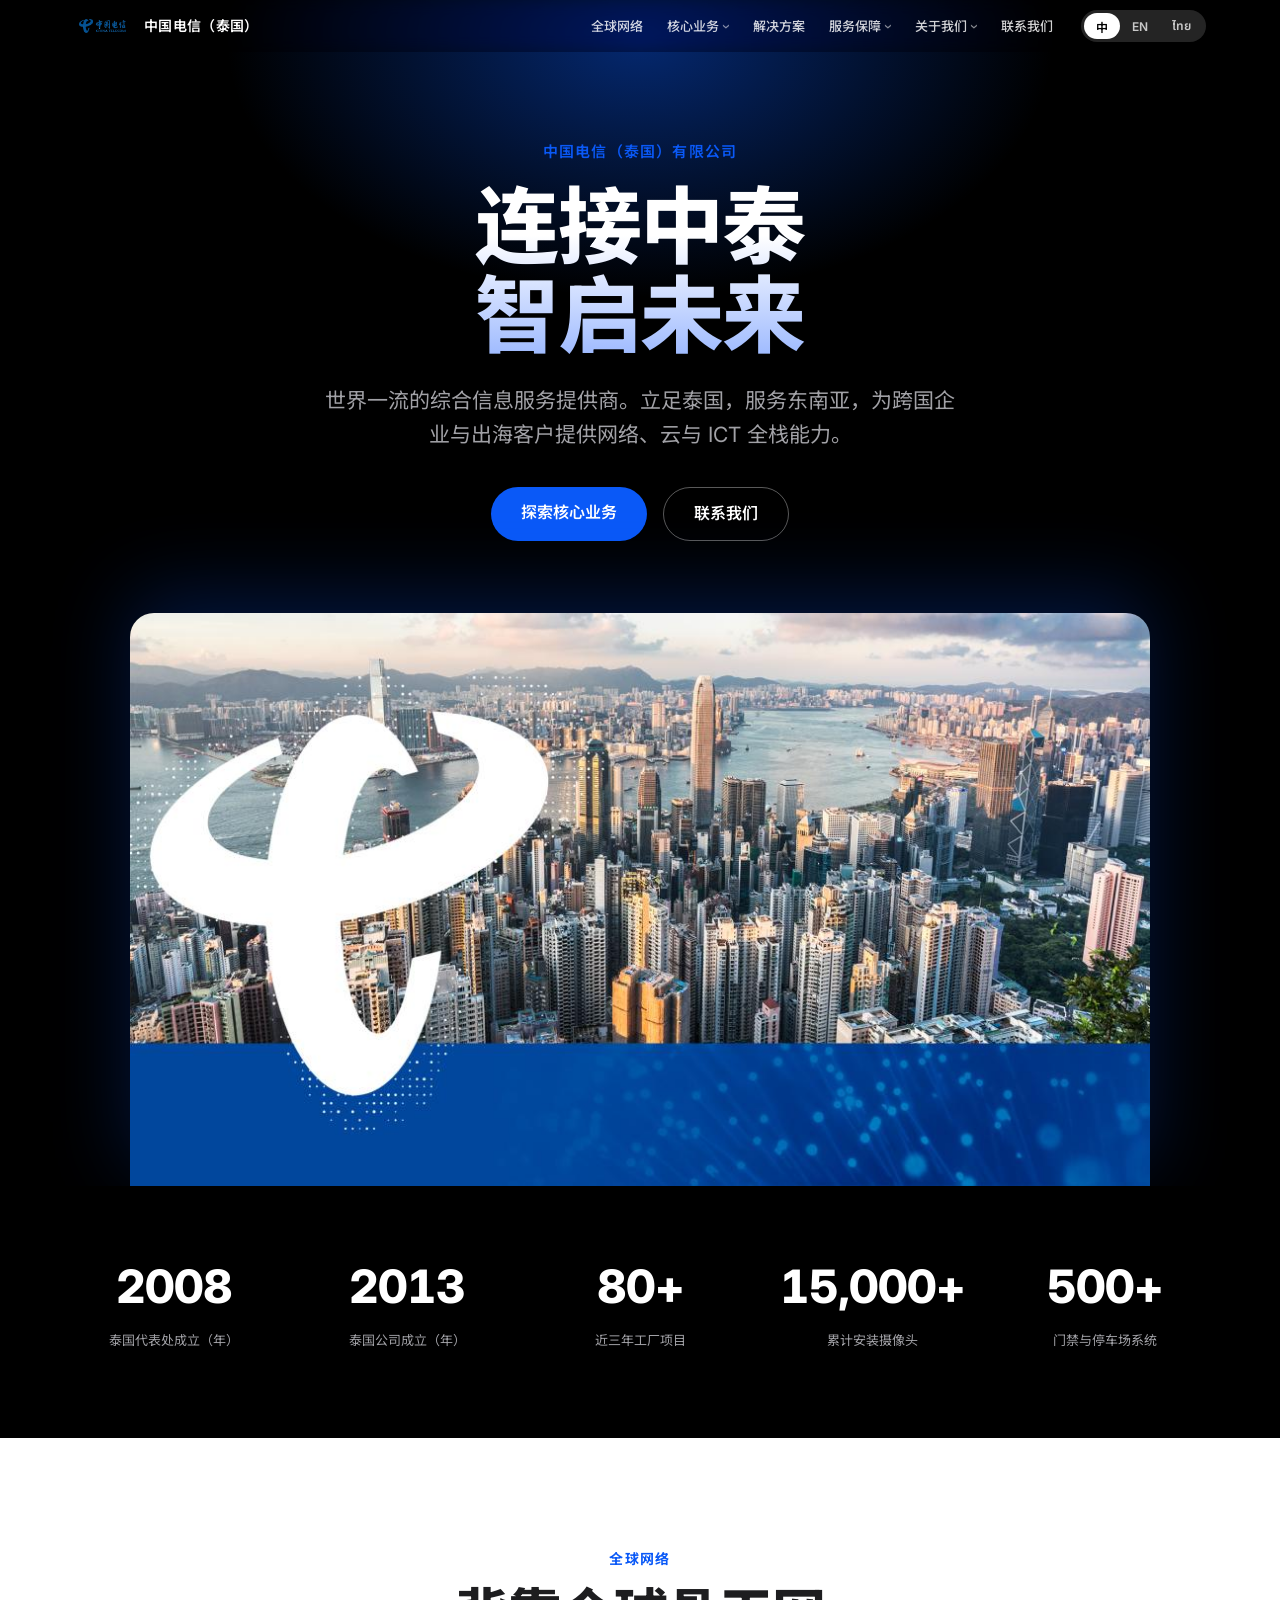
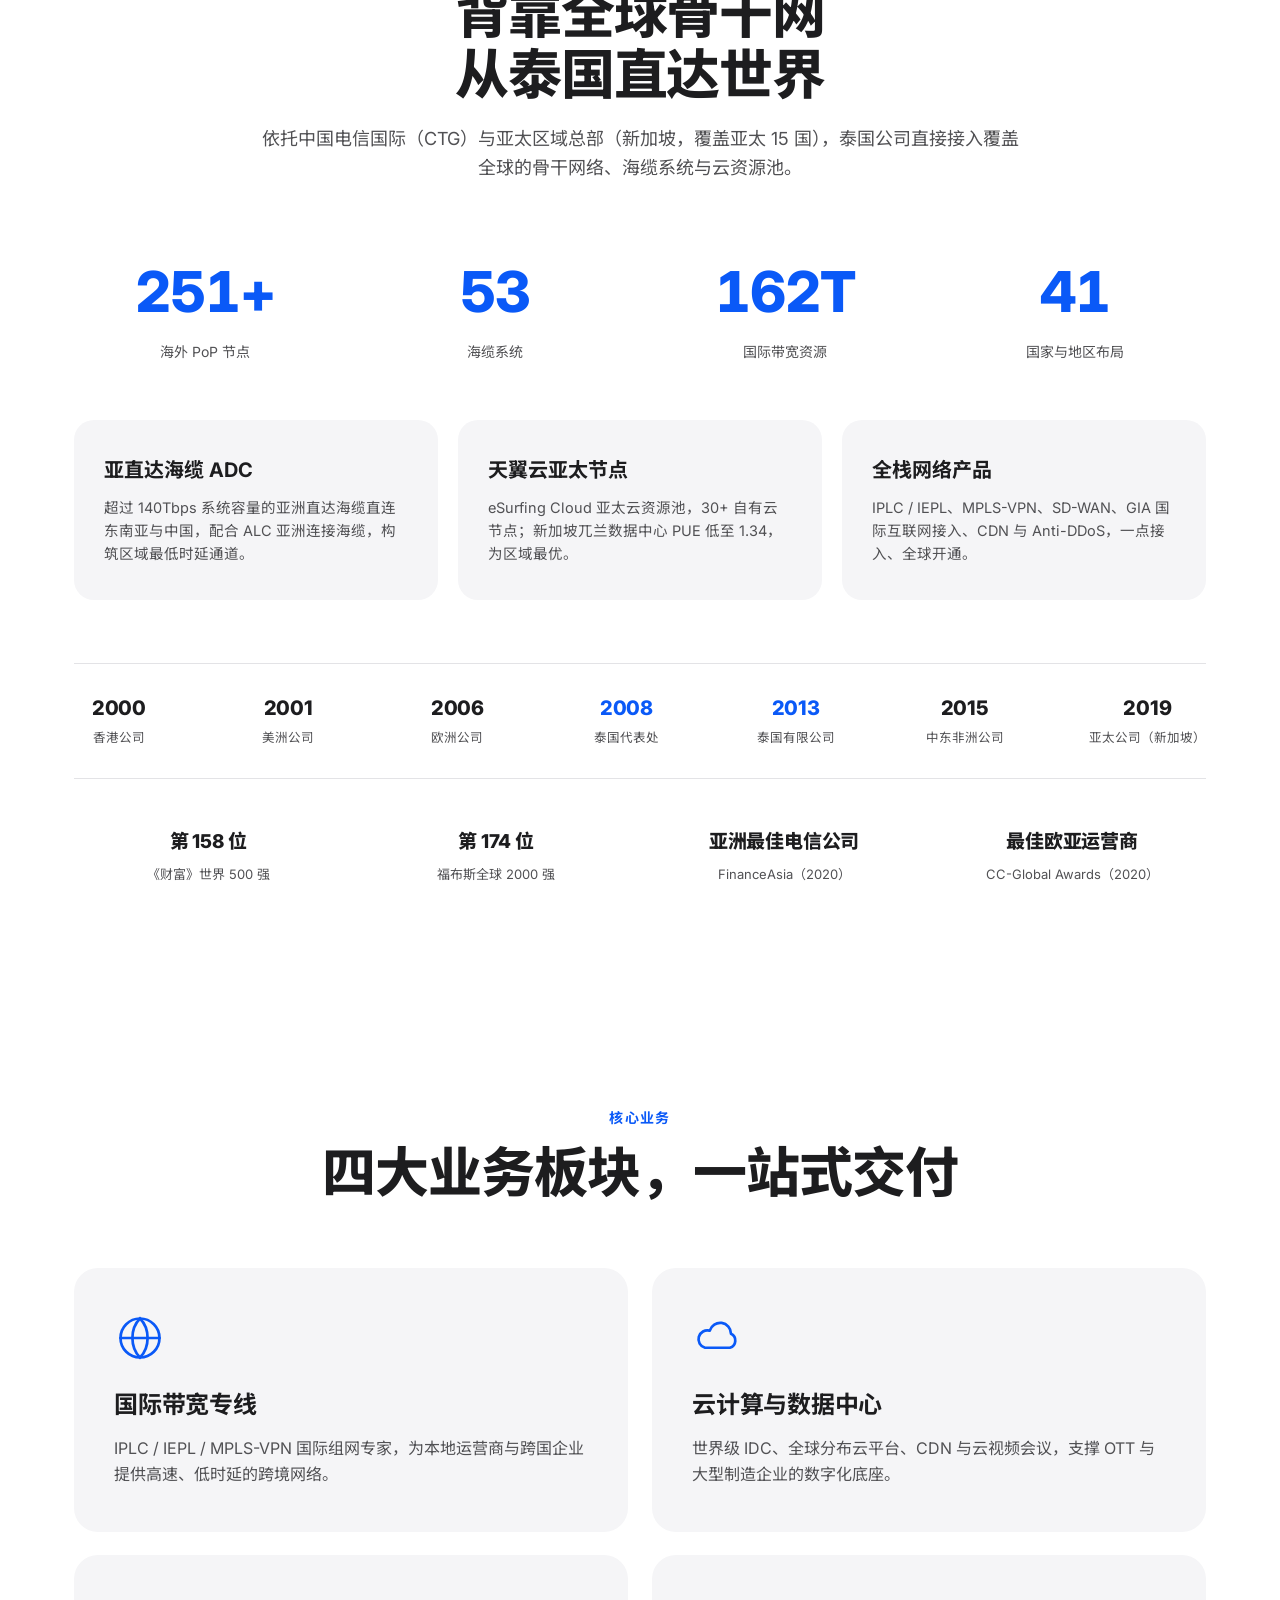
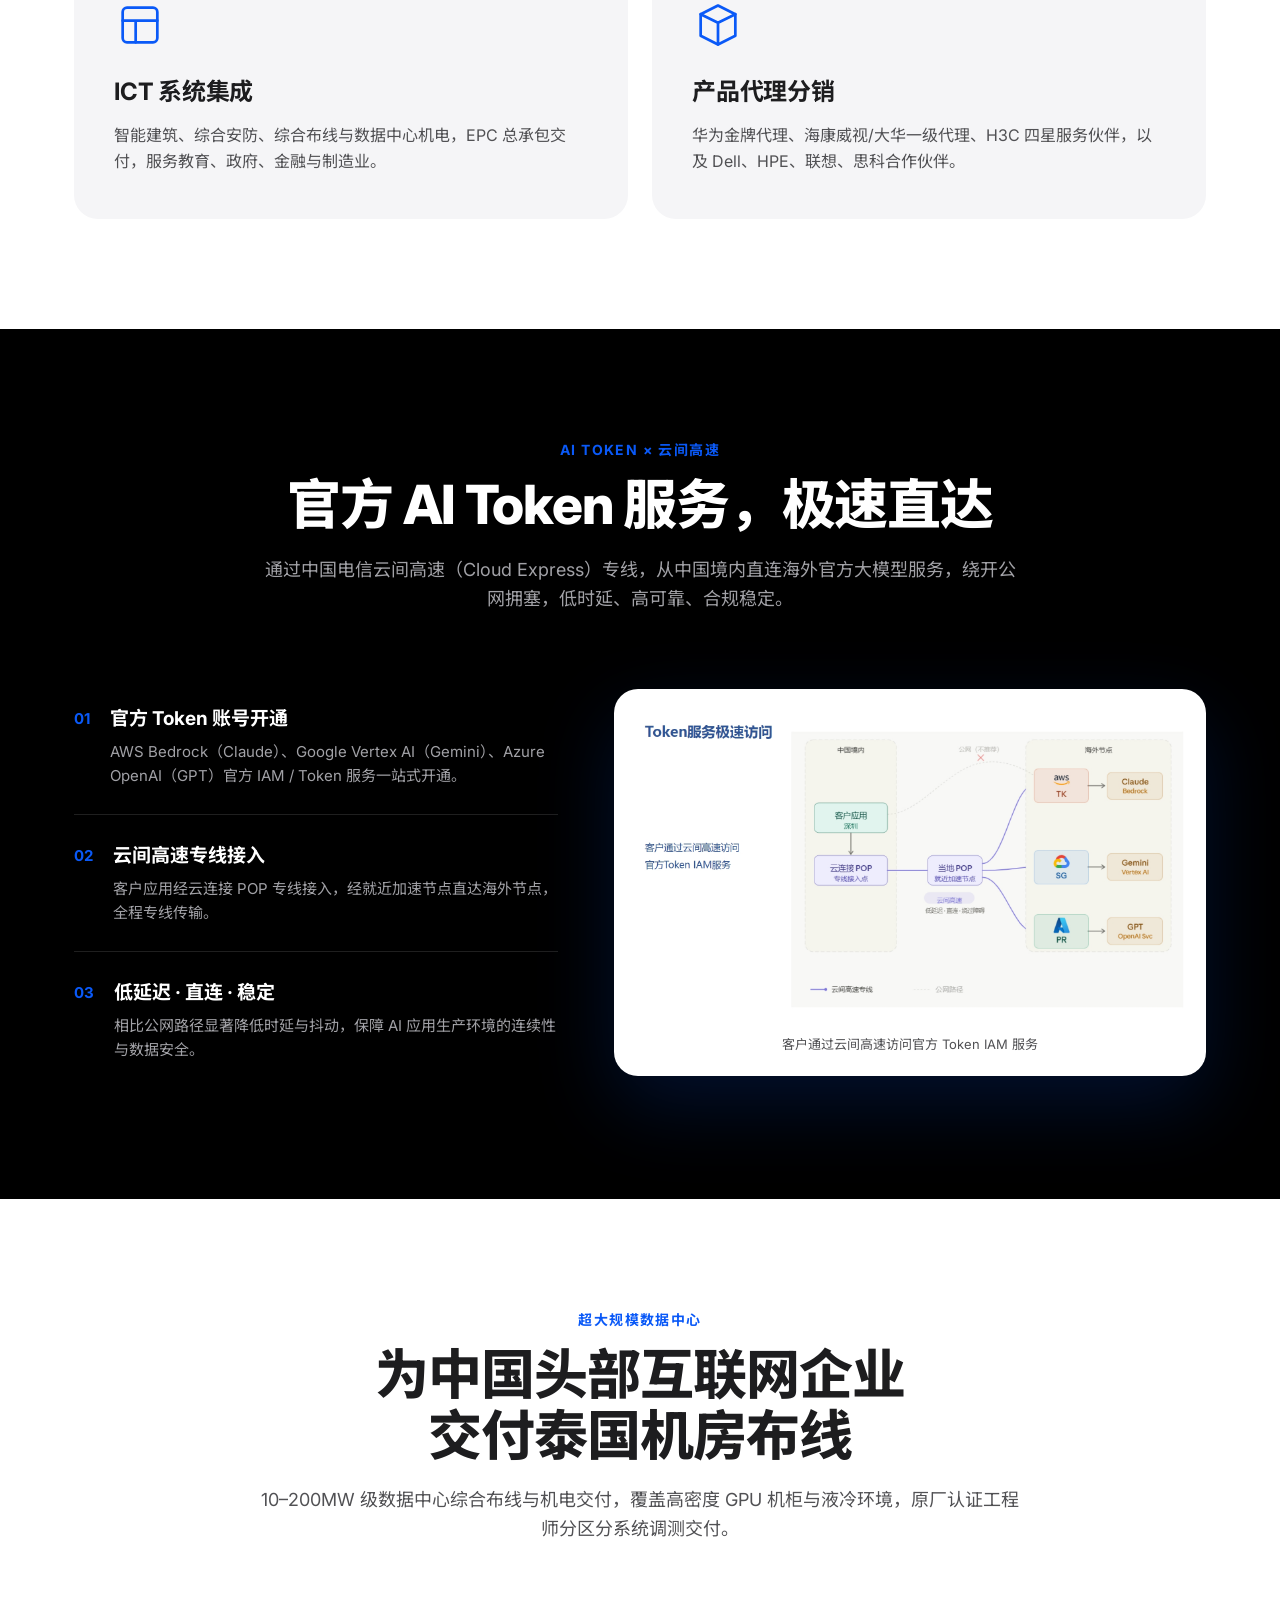
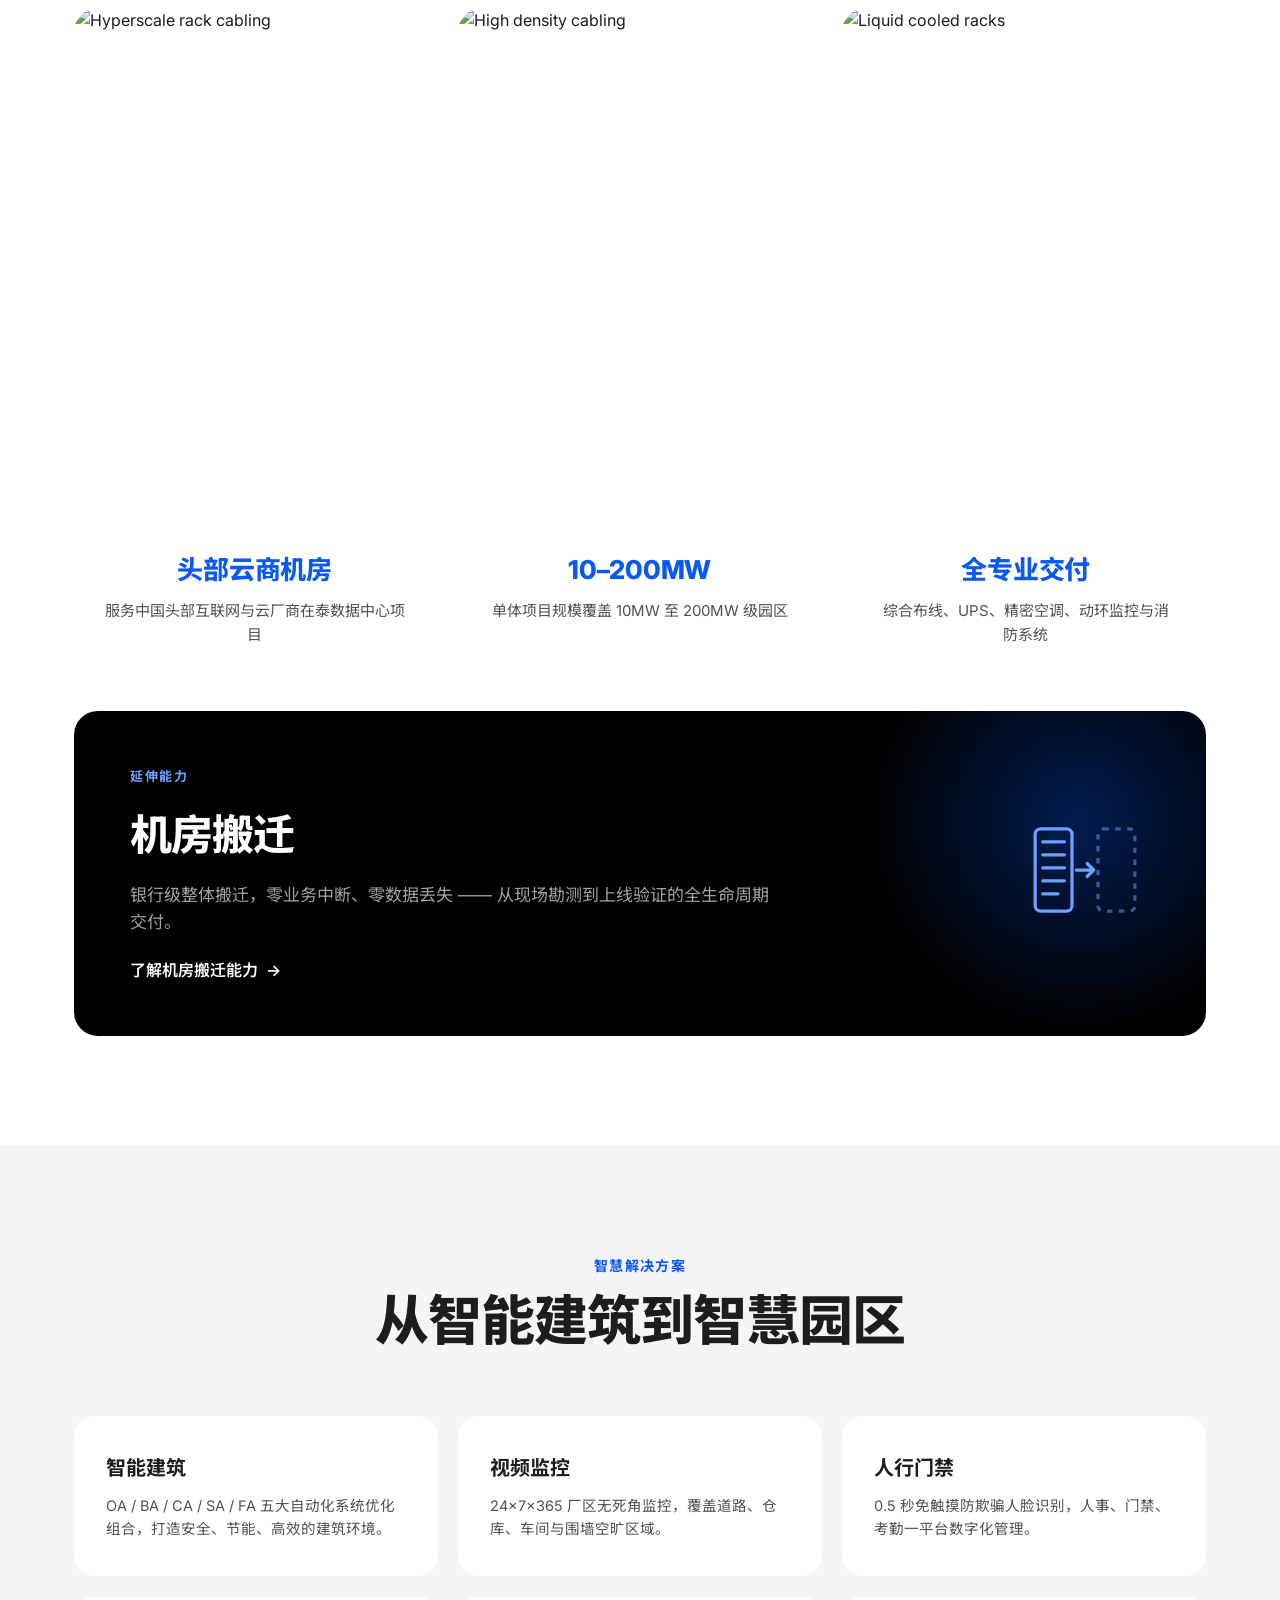
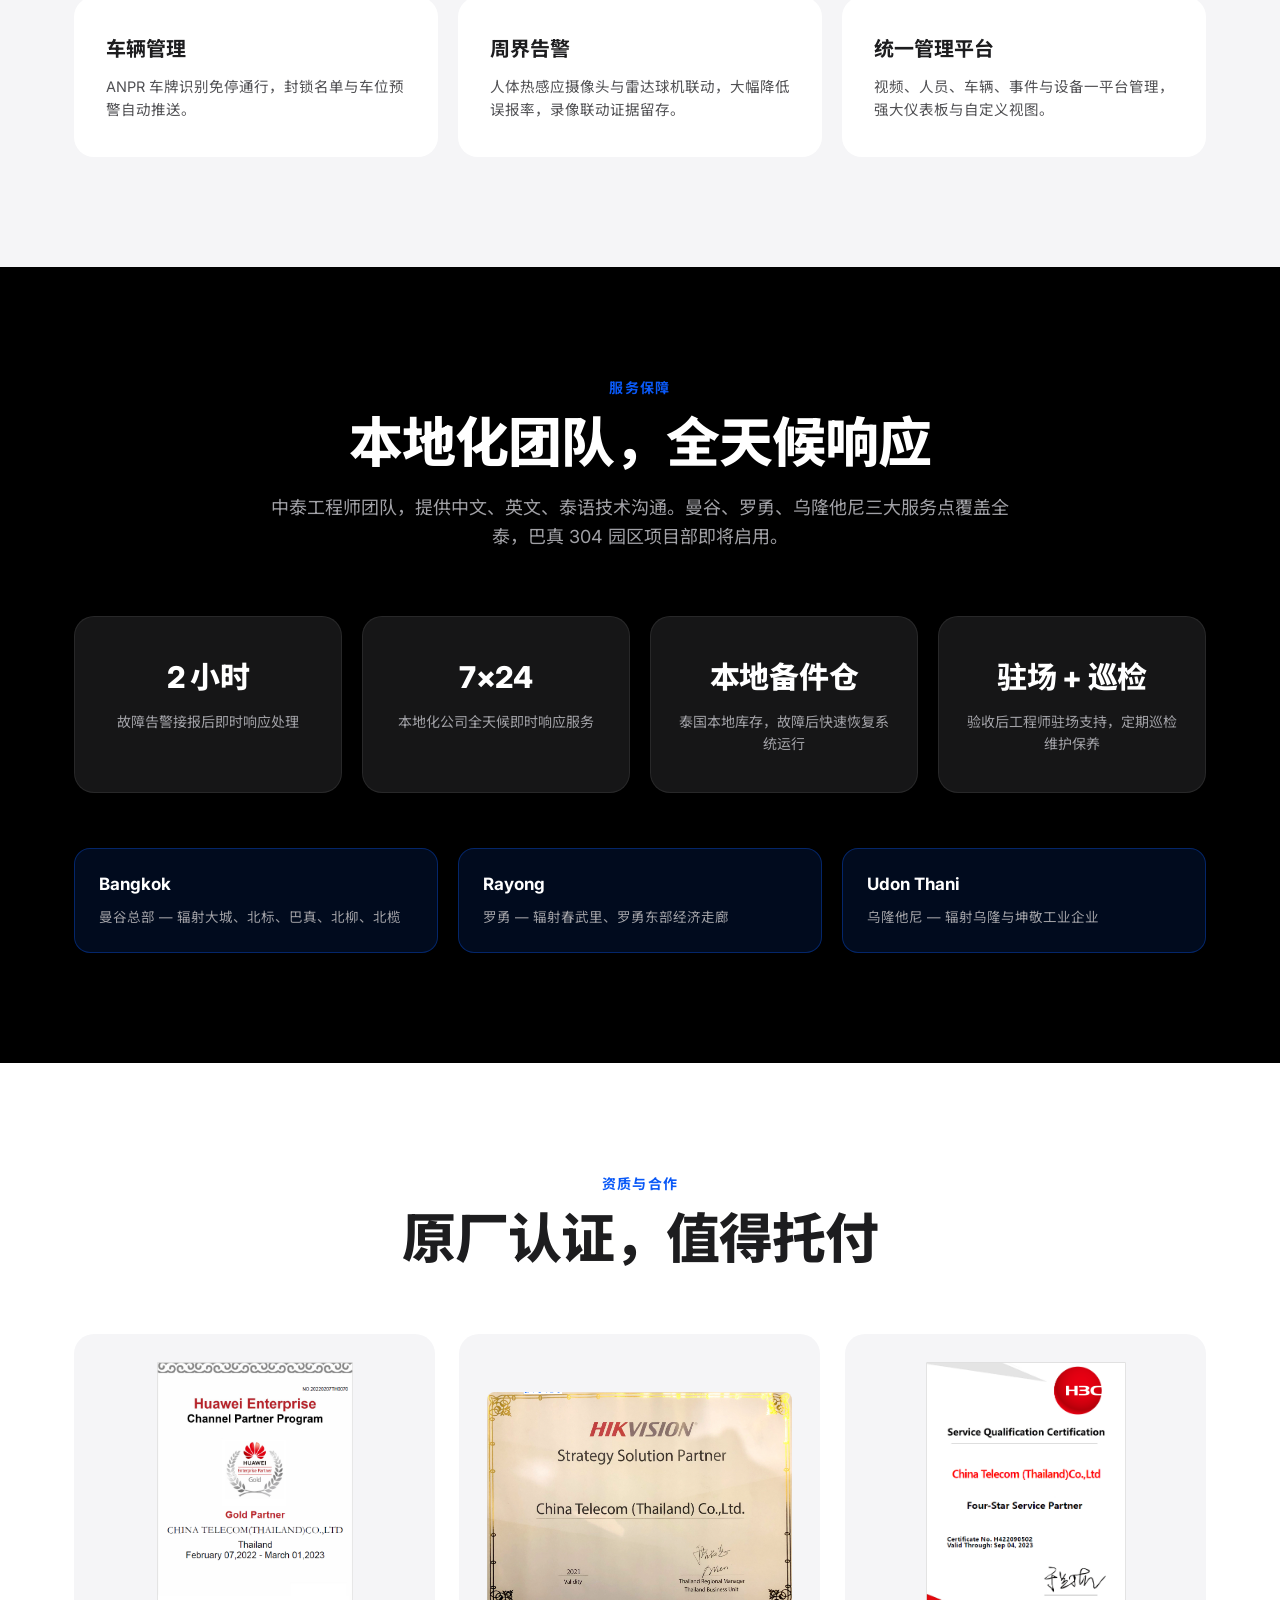
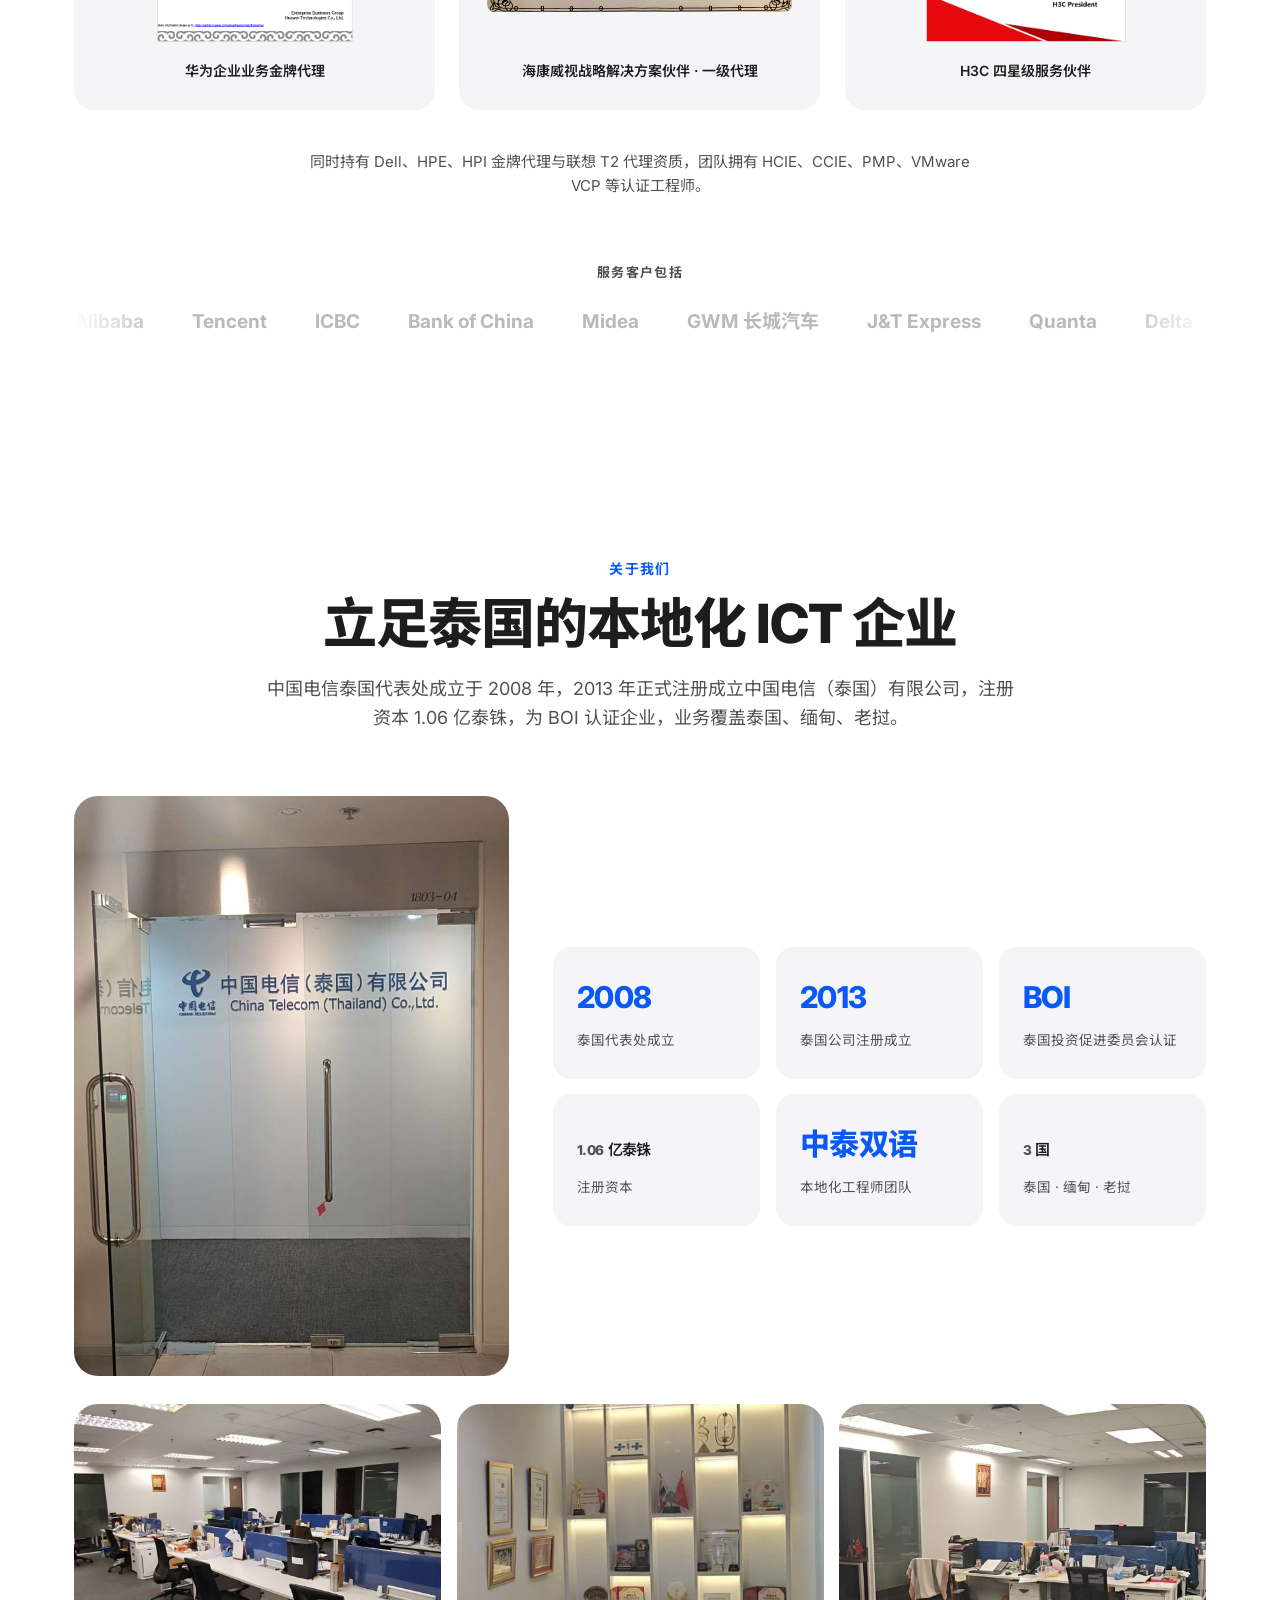
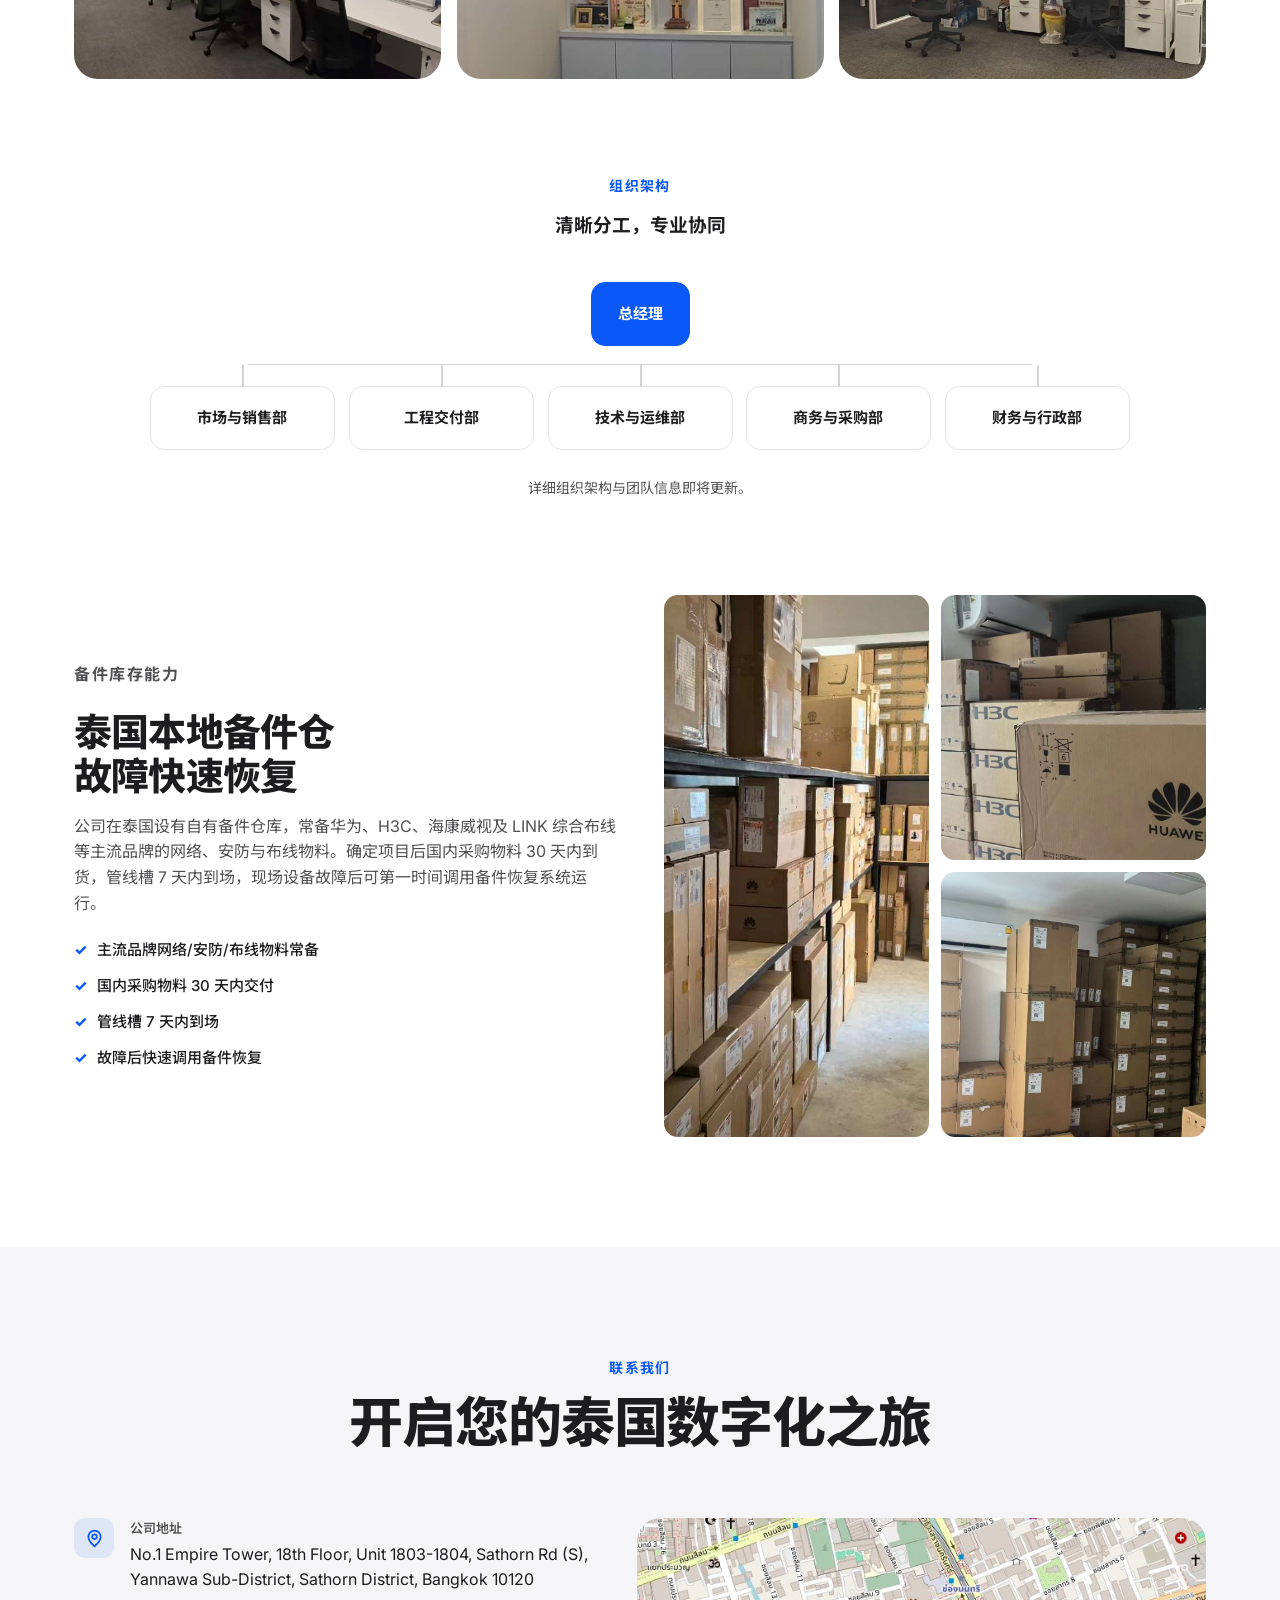
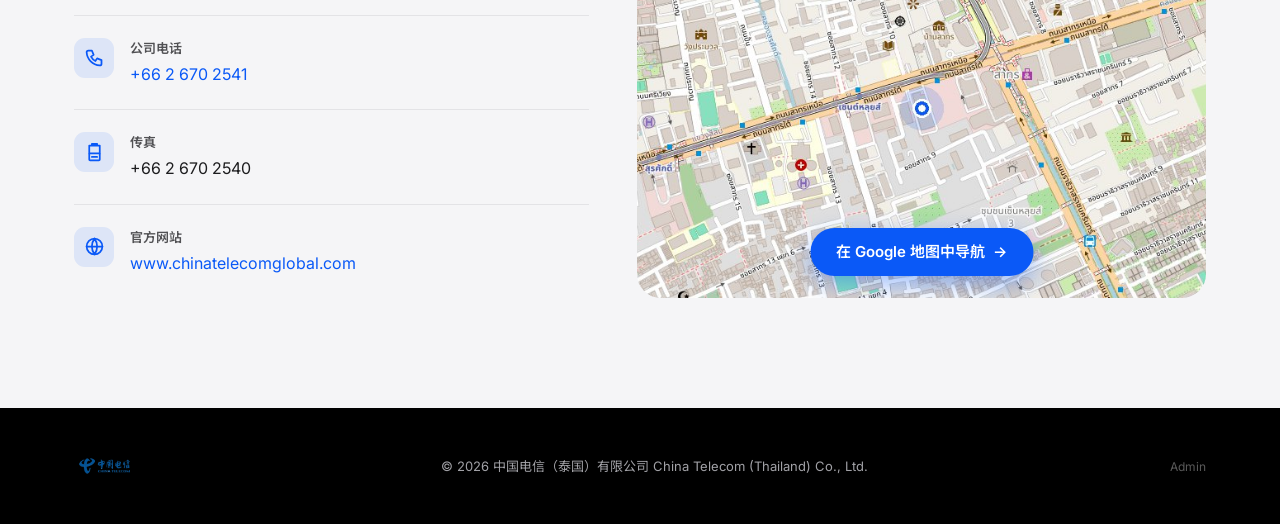
==== commit 721a2042: "v1.2.1: nav dropdowns, About Us section, contact map - nav condensed to 6 items with dropdowns: Busi" ====
--- a/index.html
+++ b/index.html
@@ -21,12 +21,33 @@
     </a>
     <nav class="nav" id="mainNav">
       <a href="#global" data-i18n="nav.global">全球网络</a>
-      <a href="#business" data-i18n="nav.business">核心业务</a>
-      <a href="#token" data-i18n="nav.token">AI Token</a>
-      <a href="#datacenter" data-i18n="nav.dc">数据中心</a>
+      <div class="nav-item has-sub">
+        <a href="#business" class="nav-top" data-i18n="nav.business">核心业务</a>
+        <button class="sub-toggle" type="button" aria-label="expand"></button>
+        <div class="sub-menu">
+          <a href="#business" data-i18n="nav.bizOverview">业务概览</a>
+          <a href="#token" data-i18n="nav.token">AI Token</a>
+          <a href="#datacenter" data-i18n="nav.dc">数据中心</a>
+        </div>
+      </div>
       <a href="#solutions" data-i18n="nav.solutions">解决方案</a>
-      <a href="#service" data-i18n="nav.service">服务保障</a>
-      <a href="#partners" data-i18n="nav.partners">资质合作</a>
+      <div class="nav-item has-sub">
+        <a href="#service" class="nav-top" data-i18n="nav.service">服务保障</a>
+        <button class="sub-toggle" type="button" aria-label="expand"></button>
+        <div class="sub-menu">
+          <a href="#service" data-i18n="nav.serviceOverview">服务保障</a>
+          <a href="#partners" data-i18n="nav.partners">资质合作</a>
+        </div>
+      </div>
+      <div class="nav-item has-sub">
+        <a href="#about" class="nav-top" data-i18n="nav.about">关于我们</a>
+        <button class="sub-toggle" type="button" aria-label="expand"></button>
+        <div class="sub-menu">
+          <a href="#about" data-i18n="nav.aboutCompany">公司简介</a>
+          <a href="#about-org" data-i18n="nav.aboutOrg">组织架构</a>
+          <a href="#about-inventory" data-i18n="nav.aboutInventory">备件库存</a>
+        </div>
+      </div>
       <a href="#contact" data-i18n="nav.contact">联系我们</a>
     </nav>
     <div class="header-actions">
@@ -288,21 +309,116 @@
   </div>
 </section>
 
+<!-- ================= ABOUT US ================= -->
+<section class="section" id="about">
+  <div class="container">
+    <div class="section-head reveal">
+      <p class="kicker" data-i18n="ab.kicker">关于我们</p>
+      <h2 data-i18n="ab.title">立足泰国的本地化 ICT 企业</h2>
+      <p class="section-sub" data-i18n="ab.sub">中国电信泰国代表处成立于 2008 年，2013 年正式注册成立中国电信（泰国）有限公司，注册资本 1.06 亿泰铢，为 BOI 认证企业，业务覆盖泰国、缅甸、老挝。</p>
+    </div>
+
+    <div class="ab-intro">
+      <figure class="ab-entrance reveal">
+        <img src="assets/img/about-entrance.jpg" alt="China Telecom (Thailand) office entrance" loading="lazy">
+      </figure>
+      <div class="ab-facts stagger">
+        <div class="ab-fact reveal"><strong data-i18n="ab.f1n">2008</strong><span data-i18n="ab.f1l">泰国代表处成立</span></div>
+        <div class="ab-fact reveal"><strong data-i18n="ab.f2n">2013</strong><span data-i18n="ab.f2l">泰国公司注册成立</span></div>
+        <div class="ab-fact reveal"><strong data-i18n="ab.f3n">BOI</strong><span data-i18n="ab.f3l">泰国投资促进委员会认证</span></div>
+        <div class="ab-fact reveal"><strong><span>1.06</span><small data-i18n="ab.f4u">亿泰铢</small></strong><span data-i18n="ab.f4l">注册资本</span></div>
+        <div class="ab-fact reveal"><strong data-i18n="ab.f5n">中泰双语</strong><span data-i18n="ab.f5l">本地化工程师团队</span></div>
+        <div class="ab-fact reveal"><strong><span>3</span><small data-i18n="ab.f6u">国</small></strong><span data-i18n="ab.f6l">泰国 · 缅甸 · 老挝</span></div>
+      </div>
+    </div>
+
+    <div class="ab-gallery stagger">
+      <figure class="reveal"><img src="assets/img/about-office1.jpg" alt="Office workspace" loading="lazy"></figure>
+      <figure class="reveal"><img src="assets/img/about-awards.jpg" alt="Awards wall" loading="lazy"></figure>
+      <figure class="reveal"><img src="assets/img/about-office2.jpg" alt="Office area" loading="lazy"></figure>
+    </div>
+
+    <!-- Org structure framework (content to be filled later) -->
+    <div class="ab-org" id="about-org">
+      <div class="section-head reveal" style="margin-bottom:40px">
+        <p class="kicker" data-i18n="ab.orgKicker">组织架构</p>
+        <h3 data-i18n="ab.orgTitle">清晰分工，专业协同</h3>
+      </div>
+      <div class="org-chart reveal">
+        <div class="org-node org-top"><strong data-i18n="ab.orgGM">总经理</strong></div>
+        <div class="org-row stagger">
+          <div class="org-node reveal"><strong data-i18n="ab.orgD1">市场与销售部</strong></div>
+          <div class="org-node reveal"><strong data-i18n="ab.orgD2">工程交付部</strong></div>
+          <div class="org-node reveal"><strong data-i18n="ab.orgD3">技术与运维部</strong></div>
+          <div class="org-node reveal"><strong data-i18n="ab.orgD4">商务与采购部</strong></div>
+          <div class="org-node reveal"><strong data-i18n="ab.orgD5">财务与行政部</strong></div>
+        </div>
+      </div>
+      <p class="org-note reveal" data-i18n="ab.orgNote">详细组织架构与团队信息即将更新。</p>
+    </div>
+
+    <!-- Spare parts inventory capability -->
+    <div class="ab-inventory" id="about-inventory">
+      <div class="ab-inv-text reveal">
+        <p class="kicker" data-i18n="ab.invKicker">备件库存能力</p>
+        <h3 data-i18n="ab.invTitle">泰国本地备件仓<br>故障快速恢复</h3>
+        <p data-i18n="ab.invDesc">公司在泰国设有自有备件仓库，常备华为、H3C、海康威视及 LINK 综合布线等主流品牌的网络、安防与布线物料。确定项目后国内采购物料 30 天内到货，管线槽 7 天内到场，现场设备故障后可第一时间调用备件恢复系统运行。</p>
+        <ul class="ab-inv-list">
+          <li data-i18n="ab.inv1">主流品牌网络/安防/布线物料常备</li>
+          <li data-i18n="ab.inv2">国内采购物料 30 天内交付</li>
+          <li data-i18n="ab.inv3">管线槽 7 天内到场</li>
+          <li data-i18n="ab.inv4">故障后快速调用备件恢复</li>
+        </ul>
+      </div>
+      <div class="ab-inv-gallery stagger">
+        <figure class="reveal"><img src="assets/img/about-warehouse1.jpg" alt="Spare parts warehouse" loading="lazy"></figure>
+        <figure class="reveal"><img src="assets/img/about-warehouse2.jpg" alt="Huawei / H3C stock" loading="lazy"></figure>
+        <figure class="reveal"><img src="assets/img/about-warehouse4.jpg" alt="Cabling stock" loading="lazy"></figure>
+      </div>
+    </div>
+  </div>
+</section>
+
 <!-- ================= CONTACT ================= -->
 <section class="section section-gray" id="contact">
-  <div class="container contact-wrap">
-    <div class="contact-info reveal">
+  <div class="container">
+    <div class="section-head reveal">
       <p class="kicker" data-i18n="ct.kicker">联系我们</p>
       <h2 data-i18n="ct.title">开启您的泰国数字化之旅</h2>
-      <p data-i18n="ct.desc">中国电信（泰国）有限公司 — BOI 企业，注册资本 1.06 亿泰铢。业务覆盖泰国、缅甸、老挝。</p>
-      <ul class="contact-list">
-        <li><strong data-i18n="ct.hq">曼谷总部</strong><span>China Telecom (Thailand) Co., Ltd., Bangkok</span></li>
-        <li><strong data-i18n="ct.web">官方网站</strong><a href="https://www.chinatelecomglobal.com" target="_blank" rel="noopener">www.chinatelecomglobal.com</a></li>
-      </ul>
-    </div>
-    <div class="contact-visual reveal">
-      <img src="assets/img/warehouse2.png" alt="Local warehouse in Thailand" loading="lazy">
-      <p data-i18n="ct.cap">泰国本地备件库存，保障快速交付</p>
+    </div>
+    <div class="contact-grid">
+      <div class="contact-info reveal">
+        <ul class="contact-list">
+          <li>
+            <span class="ci-ico" aria-hidden="true">
+              <svg viewBox="0 0 24 24" fill="none" stroke="currentColor" stroke-width="2" stroke-linecap="round" stroke-linejoin="round"><path d="M12 21s-7-6.2-7-11a7 7 0 0 1 14 0c0 4.8-7 11-7 11z"/><circle cx="12" cy="10" r="2.6"/></svg>
+            </span>
+            <div><strong data-i18n="ct.addrLabel">公司地址</strong><span data-i18n="ct.addr">No.1 Empire Tower, 18th Floor, Unit 1803-1804, Sathorn Rd (S), Yannawa Sub-District, Sathorn District, Bangkok 10120</span></div>
+          </li>
+          <li>
+            <span class="ci-ico" aria-hidden="true">
+              <svg viewBox="0 0 24 24" fill="none" stroke="currentColor" stroke-width="2" stroke-linecap="round" stroke-linejoin="round"><path d="M5 4h4l2 5-3 2a12 12 0 0 0 5 5l2-3 5 2v4a2 2 0 0 1-2 2A16 16 0 0 1 3 6a2 2 0 0 1 2-2z"/></svg>
+            </span>
+            <div><strong data-i18n="ct.telLabel">公司电话</strong><a href="tel:+6626702541">+66 2 670 2541</a></div>
+          </li>
+          <li>
+            <span class="ci-ico" aria-hidden="true">
+              <svg viewBox="0 0 24 24" fill="none" stroke="currentColor" stroke-width="2" stroke-linecap="round" stroke-linejoin="round"><rect x="6" y="13" width="12" height="8" rx="1"/><path d="M6 13V4h12v9M9 4V2h6v2M9 17h6"/></svg>
+            </span>
+            <div><strong data-i18n="ct.faxLabel">传真</strong><span>+66 2 670 2540</span></div>
+          </li>
+          <li>
+            <span class="ci-ico" aria-hidden="true">
+              <svg viewBox="0 0 24 24" fill="none" stroke="currentColor" stroke-width="2" stroke-linecap="round" stroke-linejoin="round"><circle cx="12" cy="12" r="9"/><path d="M3 12h18M12 3a15 15 0 0 1 0 18M12 3a15 15 0 0 0 0 18"/></svg>
+            </span>
+            <div><strong data-i18n="ct.web">官方网站</strong><a href="https://www.chinatelecomglobal.com" target="_blank" rel="noopener">www.chinatelecomglobal.com</a></div>
+          </li>
+        </ul>
+      </div>
+      <a class="contact-map reveal" href="https://www.google.com/maps/search/?api=1&query=Empire+Tower+1+South+Sathorn+Road+Bangkok+10120" target="_blank" rel="noopener">
+        <img src="assets/img/map-office.jpg" alt="China Telecom (Thailand) office location map">
+        <span class="map-btn" data-i18n="ct.mapBtn">在 Google 地图中导航</span>
+      </a>
     </div>
   </div>
 </section>
--- a/css/style.css
+++ b/css/style.css
@@ -50,12 +50,35 @@
 .brand { display: flex; align-items: center; gap: 10px; flex-shrink: 0; }
 .brand img { height: 26px; width: auto; }
 .brand-name { color: #fff; font-size: 14px; font-weight: 600; letter-spacing: 0.02em; white-space: nowrap; }
-.nav { display: flex; gap: 24px; margin-left: auto; }
-.nav a {
+.nav { display: flex; align-items: center; gap: 24px; margin-left: auto; }
+.nav > a, .nav-top {
   color: rgba(255,255,255,0.82); font-size: 13px; font-weight: 500;
-  transition: color .2s;
-}
-.nav a:hover { color: #fff; }
+  transition: color .2s; white-space: nowrap;
+}
+.nav > a:hover, .nav-top:hover { color: #fff; }
+
+/* Dropdown */
+.nav-item { position: relative; display: flex; align-items: center; gap: 4px; }
+.nav-top::after {
+  content: "›"; display: inline-block; transform: rotate(90deg);
+  font-size: 13px; margin-left: 5px; opacity: .65; transition: transform .25s;
+}
+.sub-toggle { display: none; }
+.sub-menu {
+  position: absolute; top: 100%; left: 50%; transform: translate(-50%, 8px);
+  min-width: 168px; background: rgba(22,22,23,0.96);
+  backdrop-filter: blur(20px); -webkit-backdrop-filter: blur(20px);
+  border: 1px solid rgba(255,255,255,0.1); border-radius: 14px; padding: 8px;
+  display: flex; flex-direction: column; gap: 2px;
+  opacity: 0; visibility: hidden; transition: opacity .25s, transform .25s; z-index: 110;
+}
+.nav-item:hover .sub-menu { opacity: 1; visibility: visible; transform: translate(-50%, 4px); }
+.nav-item:hover .nav-top::after { transform: rotate(90deg) translateX(2px); }
+.sub-menu a {
+  color: rgba(255,255,255,0.78); font-size: 13.5px; font-weight: 500;
+  padding: 9px 14px; border-radius: 9px; transition: background .2s, color .2s; white-space: nowrap;
+}
+.sub-menu a:hover { background: rgba(255,255,255,0.1); color: #fff; }
 .header-actions { display: flex; align-items: center; gap: 14px; }
 .lang-switch {
   display: flex; background: rgba(255,255,255,0.14); border-radius: 99px; padding: 3px;
@@ -288,16 +311,74 @@
 @keyframes marquee { to { transform: translateX(-50%); } }
 
 /* ---------- Contact ---------- */
-.contact-wrap { display: grid; grid-template-columns: 1.1fr 0.9fr; gap: 56px; align-items: center; }
-.contact-info h2 { font-size: clamp(30px, 4vw, 46px); font-weight: 800; letter-spacing: -0.02em; line-height: 1.12; margin-bottom: 18px; }
-.contact-info > p { font-size: 17px; color: var(--ink-soft); margin-bottom: 30px; }
-.contact-list { list-style: none; }
-.contact-list li { padding: 16px 0; border-top: 1px solid #e3e3e6; }
-.contact-list strong { display: block; font-size: 14px; margin-bottom: 2px; }
-.contact-list span, .contact-list a { font-size: 15px; color: var(--ink-soft); }
-.contact-list a { color: var(--blue); }
-.contact-visual img { border-radius: var(--radius); aspect-ratio: 4/3; object-fit: cover; width: 100%; }
-.contact-visual p { font-size: 13px; color: var(--ink-soft); margin-top: 12px; text-align: center; }
+/* ---------- About Us ---------- */
+.ab-intro { display: grid; grid-template-columns: 0.8fr 1.2fr; gap: 44px; align-items: center; margin-bottom: 28px; }
+.ab-entrance img { border-radius: var(--radius); width: 100%; aspect-ratio: 3/4; object-fit: cover; }
+.ab-facts { display: grid; grid-template-columns: repeat(3, 1fr); gap: 16px; }
+.ab-fact { background: var(--gray-bg); border-radius: 18px; padding: 26px 24px; }
+.ab-fact strong { display: block; font-size: clamp(22px, 2.4vw, 30px); font-weight: 800; letter-spacing: -0.02em; color: var(--blue); margin-bottom: 6px; }
+.ab-fact strong small { font-size: 0.5em; font-weight: 600; margin-left: 4px; color: var(--ink); }
+.ab-fact span { font-size: 13.5px; color: var(--ink-soft); }
+.ab-gallery { display: grid; grid-template-columns: repeat(3, 1fr); gap: 16px; margin-top: 8px; }
+.ab-gallery figure { border-radius: var(--radius); overflow: hidden; aspect-ratio: 4/3; }
+.ab-gallery img { width: 100%; height: 100%; object-fit: cover; transition: transform .5s; }
+.ab-gallery figure:hover img { transform: scale(1.04); }
+
+.ab-org { margin-top: 96px; }
+.org-chart { max-width: 980px; margin: 0 auto; }
+.org-top { margin: 0 auto 40px; width: max-content; }
+.org-node {
+  background: #fff; border: 1px solid #e3e3e6; border-radius: 14px;
+  padding: 18px 26px; text-align: center; position: relative;
+}
+.org-node strong { font-size: 15px; font-weight: 700; }
+.org-top { background: var(--blue); border-color: var(--blue); }
+.org-top strong { color: #fff; }
+.org-row { display: grid; grid-template-columns: repeat(5, 1fr); gap: 14px; position: relative; }
+.org-row::before {
+  content: ""; position: absolute; top: -22px; left: 10%; right: 10%; height: 1.5px; background: #d2d2d7;
+}
+.org-row .org-node::before {
+  content: ""; position: absolute; top: -22px; left: 50%; width: 1.5px; height: 22px; background: #d2d2d7;
+}
+.org-note { text-align: center; font-size: 14px; color: var(--ink-soft); margin-top: 28px; }
+
+.ab-inventory { margin-top: 96px; display: grid; grid-template-columns: 1fr 1fr; gap: 48px; align-items: center; }
+.ab-inv-text .kicker { text-align: left; }
+.ab-inv-text h3 { font-size: clamp(26px, 3vw, 38px); font-weight: 800; letter-spacing: -0.02em; line-height: 1.16; margin-bottom: 16px; }
+.ab-inv-text > p { font-size: 16px; color: var(--ink-soft); margin-bottom: 22px; }
+.ab-inv-list { list-style: none; display: grid; gap: 12px; }
+.ab-inv-list li { font-size: 15px; font-weight: 500; display: flex; align-items: center; gap: 10px; }
+.ab-inv-list li::before { content: "✓"; color: var(--blue); font-weight: 800; }
+.ab-inv-gallery { display: grid; grid-template-columns: 1fr 1fr; grid-template-rows: 1fr 1fr; gap: 12px; }
+.ab-inv-gallery figure { border-radius: 14px; overflow: hidden; }
+.ab-inv-gallery img { width: 100%; height: 100%; object-fit: cover; aspect-ratio: 1; }
+.ab-inv-gallery figure:first-child { grid-row: span 2; }
+.ab-inv-gallery figure:first-child img { aspect-ratio: auto; height: 100%; }
+
+/* ---------- Contact ---------- */
+.contact-grid { display: grid; grid-template-columns: 0.95fr 1.05fr; gap: 48px; align-items: stretch; }
+.contact-info { display: flex; align-items: center; }
+.contact-list { list-style: none; width: 100%; }
+.contact-list li { display: flex; gap: 16px; padding: 22px 0; border-top: 1px solid #e3e3e6; align-items: flex-start; }
+.contact-list li:first-child { border-top: 0; padding-top: 0; }
+.ci-ico { flex-shrink: 0; width: 40px; height: 40px; border-radius: 11px; background: rgba(10,89,247,0.1); color: var(--blue); display: flex; align-items: center; justify-content: center; }
+.ci-ico svg { width: 21px; height: 21px; }
+.contact-list strong { display: block; font-size: 13px; font-weight: 600; color: var(--ink-soft); margin-bottom: 3px; }
+.contact-list div > span, .contact-list div > a { font-size: 16px; color: var(--ink); line-height: 1.5; }
+.contact-list div > a { color: var(--blue); }
+.contact-map { position: relative; border-radius: var(--radius); overflow: hidden; min-height: 320px; display: block; }
+.contact-map img { width: 100%; height: 100%; min-height: 320px; object-fit: cover; transition: transform .5s; }
+.contact-map:hover img { transform: scale(1.03); }
+.map-btn {
+  position: absolute; left: 50%; bottom: 22px; transform: translateX(-50%);
+  background: var(--blue); color: #fff; font-size: 15px; font-weight: 600;
+  padding: 12px 26px; border-radius: 99px; white-space: nowrap;
+  box-shadow: 0 8px 24px rgba(10,89,247,0.4); display: inline-flex; align-items: center; gap: 8px;
+  transition: background .2s;
+}
+.map-btn::after { content: "→"; }
+.contact-map:hover .map-btn { background: var(--blue-deep); }
 
 /* ---------- Footer ---------- */
 .site-footer { background: var(--dark); padding: 44px 0; }
@@ -408,21 +489,47 @@
 /* ---------- Responsive ---------- */
 @media (max-width: 960px) {
   .nav {
-    position: fixed; top: 52px; right: 0; left: 0;
-    background: rgba(0,0,0,0.94); flex-direction: column; gap: 0;
-    padding: 12px 24px 20px; display: none;
+    position: fixed; top: 52px; right: 0; left: 0; max-height: calc(100vh - 52px); overflow-y: auto;
+    background: rgba(0,0,0,0.96); flex-direction: column; align-items: stretch; gap: 0;
+    padding: 8px 24px 24px; display: none;
   }
   .nav.open { display: flex; }
-  .nav a { padding: 12px 0; font-size: 16px; border-bottom: 1px solid rgba(255,255,255,0.08); }
+  .nav > a { padding: 14px 0; font-size: 16px; border-bottom: 1px solid rgba(255,255,255,0.08); }
+  .nav-item { flex-direction: column; align-items: stretch; gap: 0; border-bottom: 1px solid rgba(255,255,255,0.08); }
+  .nav-item .nav-top { padding: 14px 0; font-size: 16px; flex: 1; }
+  .nav-item { display: flex; flex-direction: row; flex-wrap: wrap; align-items: center; }
+  .nav-top::after { display: none; }
+  .sub-toggle {
+    display: block; margin-left: auto; width: 38px; height: 38px; border: 0; cursor: pointer;
+    background: transparent; color: #fff; position: relative;
+  }
+  .sub-toggle::before, .sub-toggle::after {
+    content: ""; position: absolute; top: 50%; left: 50%; width: 12px; height: 2px;
+    background: rgba(255,255,255,0.7); transform: translate(-50%,-50%); transition: transform .25s;
+  }
+  .sub-toggle::after { transform: translate(-50%,-50%) rotate(90deg); }
+  .nav-item.open .sub-toggle::after { transform: translate(-50%,-50%) rotate(0); }
+  .sub-menu {
+    position: static; transform: none; opacity: 1; visibility: visible; width: 100%;
+    background: transparent; border: 0; backdrop-filter: none; -webkit-backdrop-filter: none;
+    padding: 0 0 8px; display: none; flex-basis: 100%;
+  }
+  .nav-item.open .sub-menu { display: flex; }
+  .sub-menu a { padding: 11px 16px; font-size: 15px; background: rgba(255,255,255,0.05); }
   .nav-toggle { display: block; }
   .brand-name { display: none; }
   .stats-grid { grid-template-columns: repeat(2, 1fr); row-gap: 40px; }
-  .biz-grid, .token-layout, .contact-wrap { grid-template-columns: 1fr; }
-  .sol-grid, .dc-gallery, .dc-facts, .svc-map, .cert-grid { grid-template-columns: 1fr 1fr; }
+  .biz-grid, .token-layout, .contact-grid, .ab-intro, .ab-inventory { grid-template-columns: 1fr; }
+  .sol-grid, .dc-gallery, .dc-facts, .svc-map, .cert-grid, .ab-gallery { grid-template-columns: 1fr 1fr; }
   .svc-grid { grid-template-columns: 1fr 1fr; }
   .gn-stats, .gn-awards { grid-template-columns: 1fr 1fr; row-gap: 32px; }
   .gn-cards { grid-template-columns: 1fr; }
   .gn-timeline { justify-content: flex-start; }
+  .ab-facts { grid-template-columns: repeat(2, 1fr); }
+  .ab-entrance img { aspect-ratio: 16/10; }
+  .org-row { grid-template-columns: repeat(2, 1fr); gap: 12px; }
+  .org-row::before { display: none; }
+  .org-row .org-node::before { display: none; }
   .dc-reloc-entry { grid-template-columns: 1fr; padding: 40px 32px; gap: 28px; }
   .dre-visual { width: 96px; }
   .rp-stats { grid-template-columns: 1fr 1fr; row-gap: 32px; }
@@ -433,8 +540,10 @@
   .section { padding: 80px 0; }
 }
 @media (max-width: 600px) {
-  .sol-grid, .dc-gallery, .dc-facts, .svc-grid, .svc-map, .cert-grid { grid-template-columns: 1fr; }
+  .sol-grid, .dc-gallery, .dc-facts, .svc-grid, .svc-map, .cert-grid, .ab-gallery { grid-template-columns: 1fr; }
   .rp-domains, .rp-results { grid-template-columns: 1fr; }
+  .ab-facts { grid-template-columns: repeat(2, 1fr); }
+  .ab-inv-gallery { max-width: 420px; }
   .dc-photo { aspect-ratio: 4 / 3; }
   .hero { padding-top: 110px; }
 }
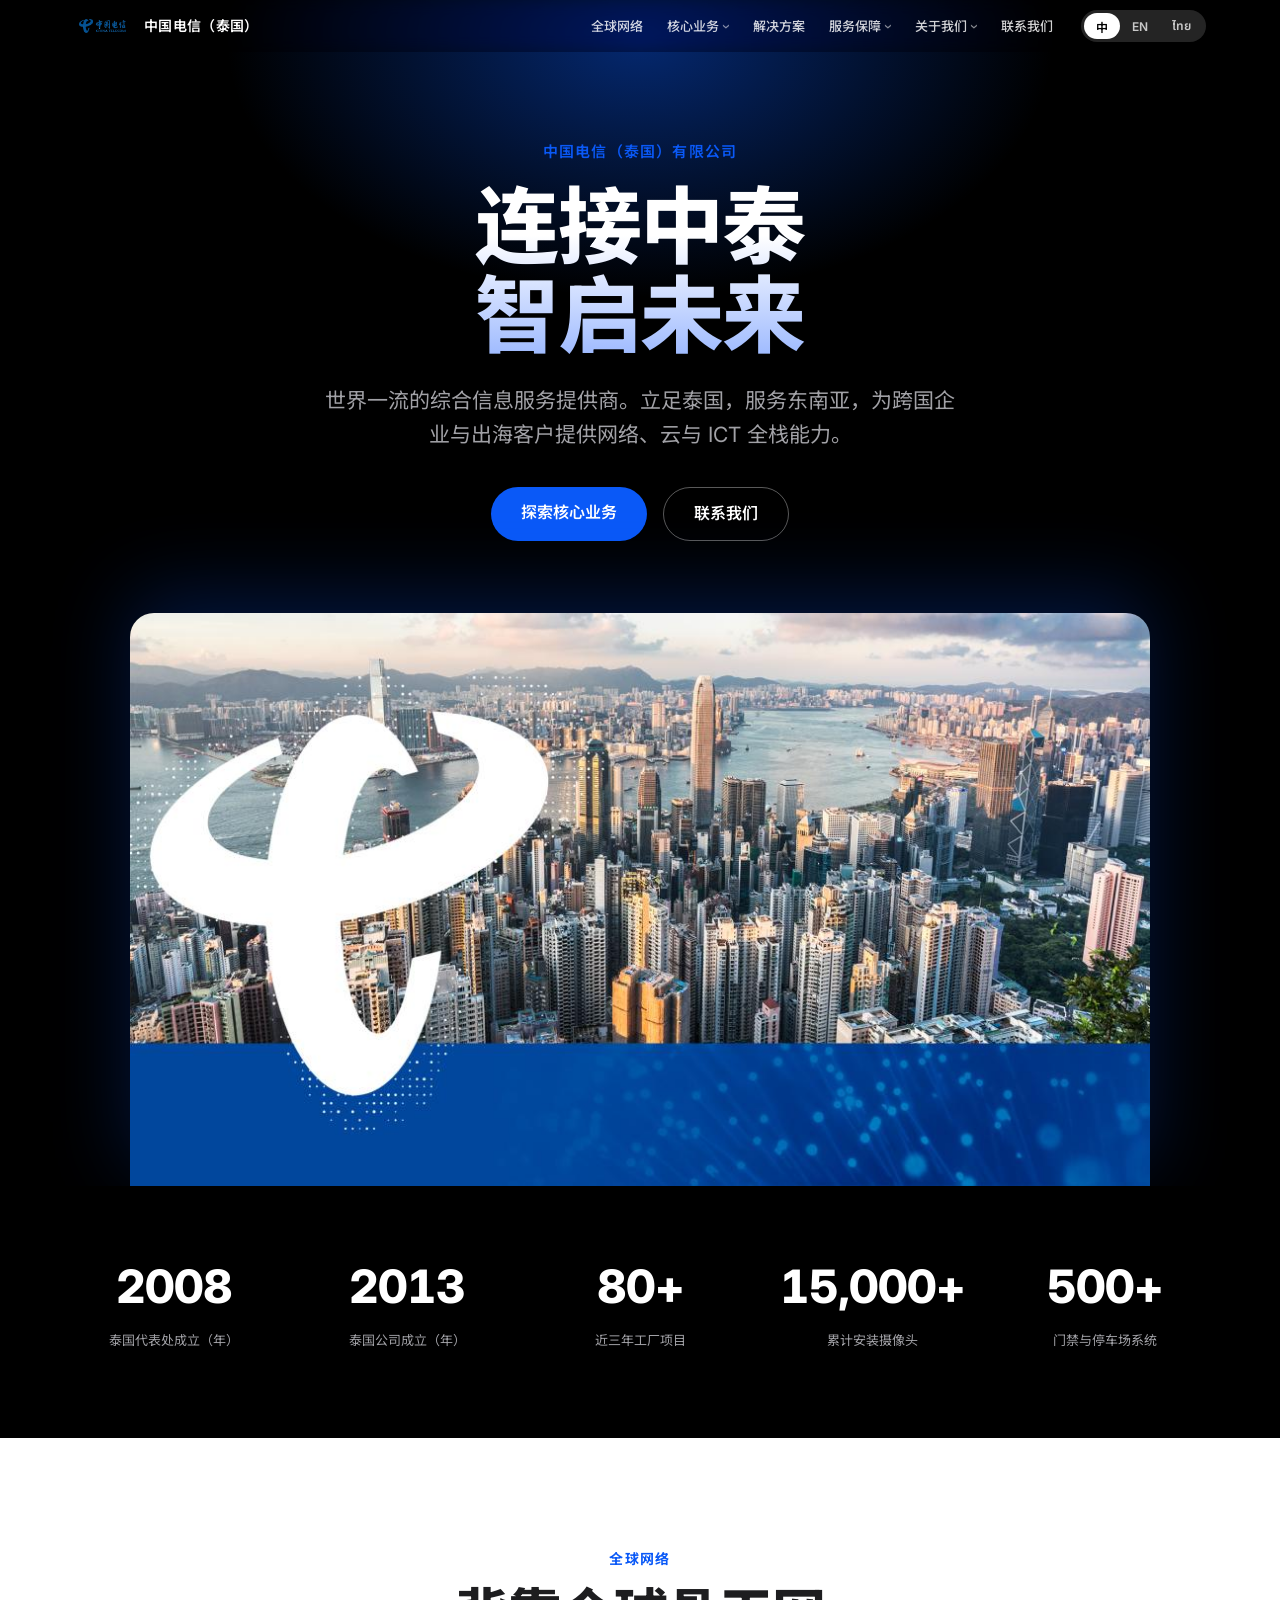
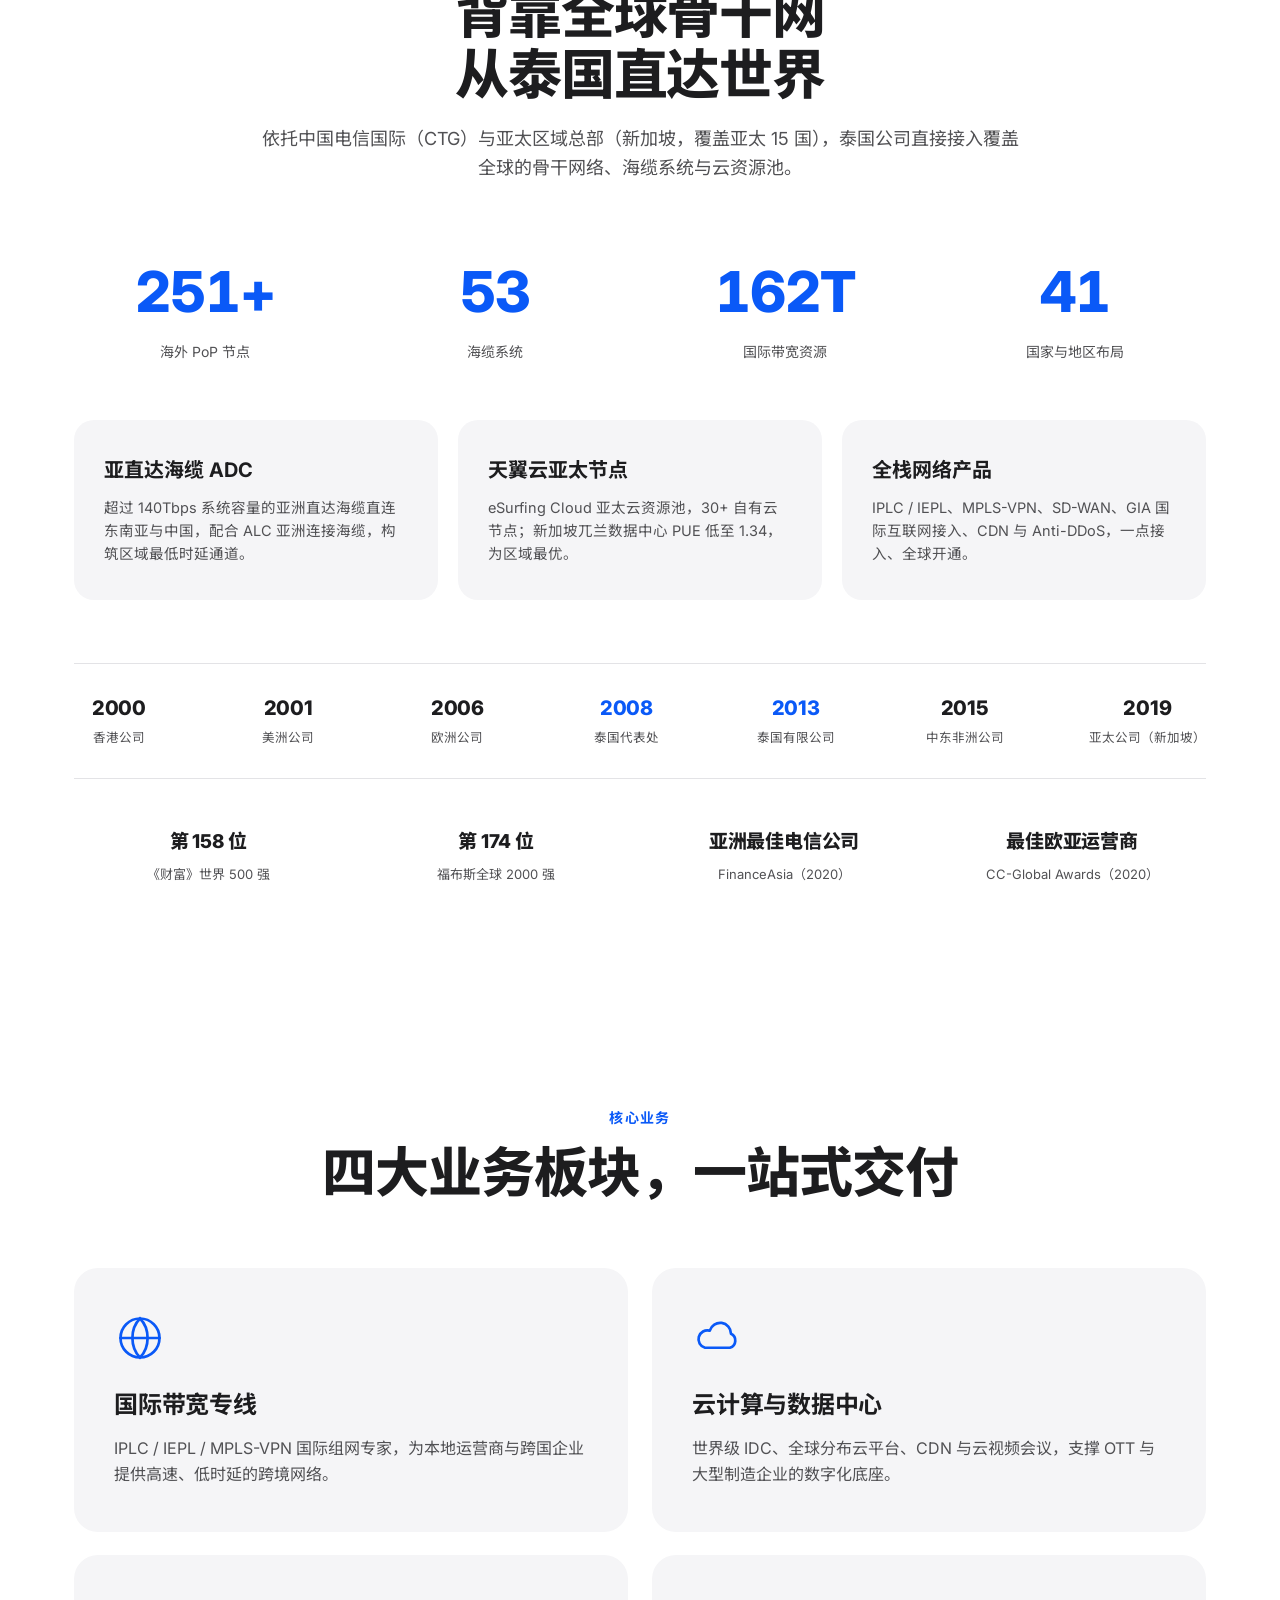
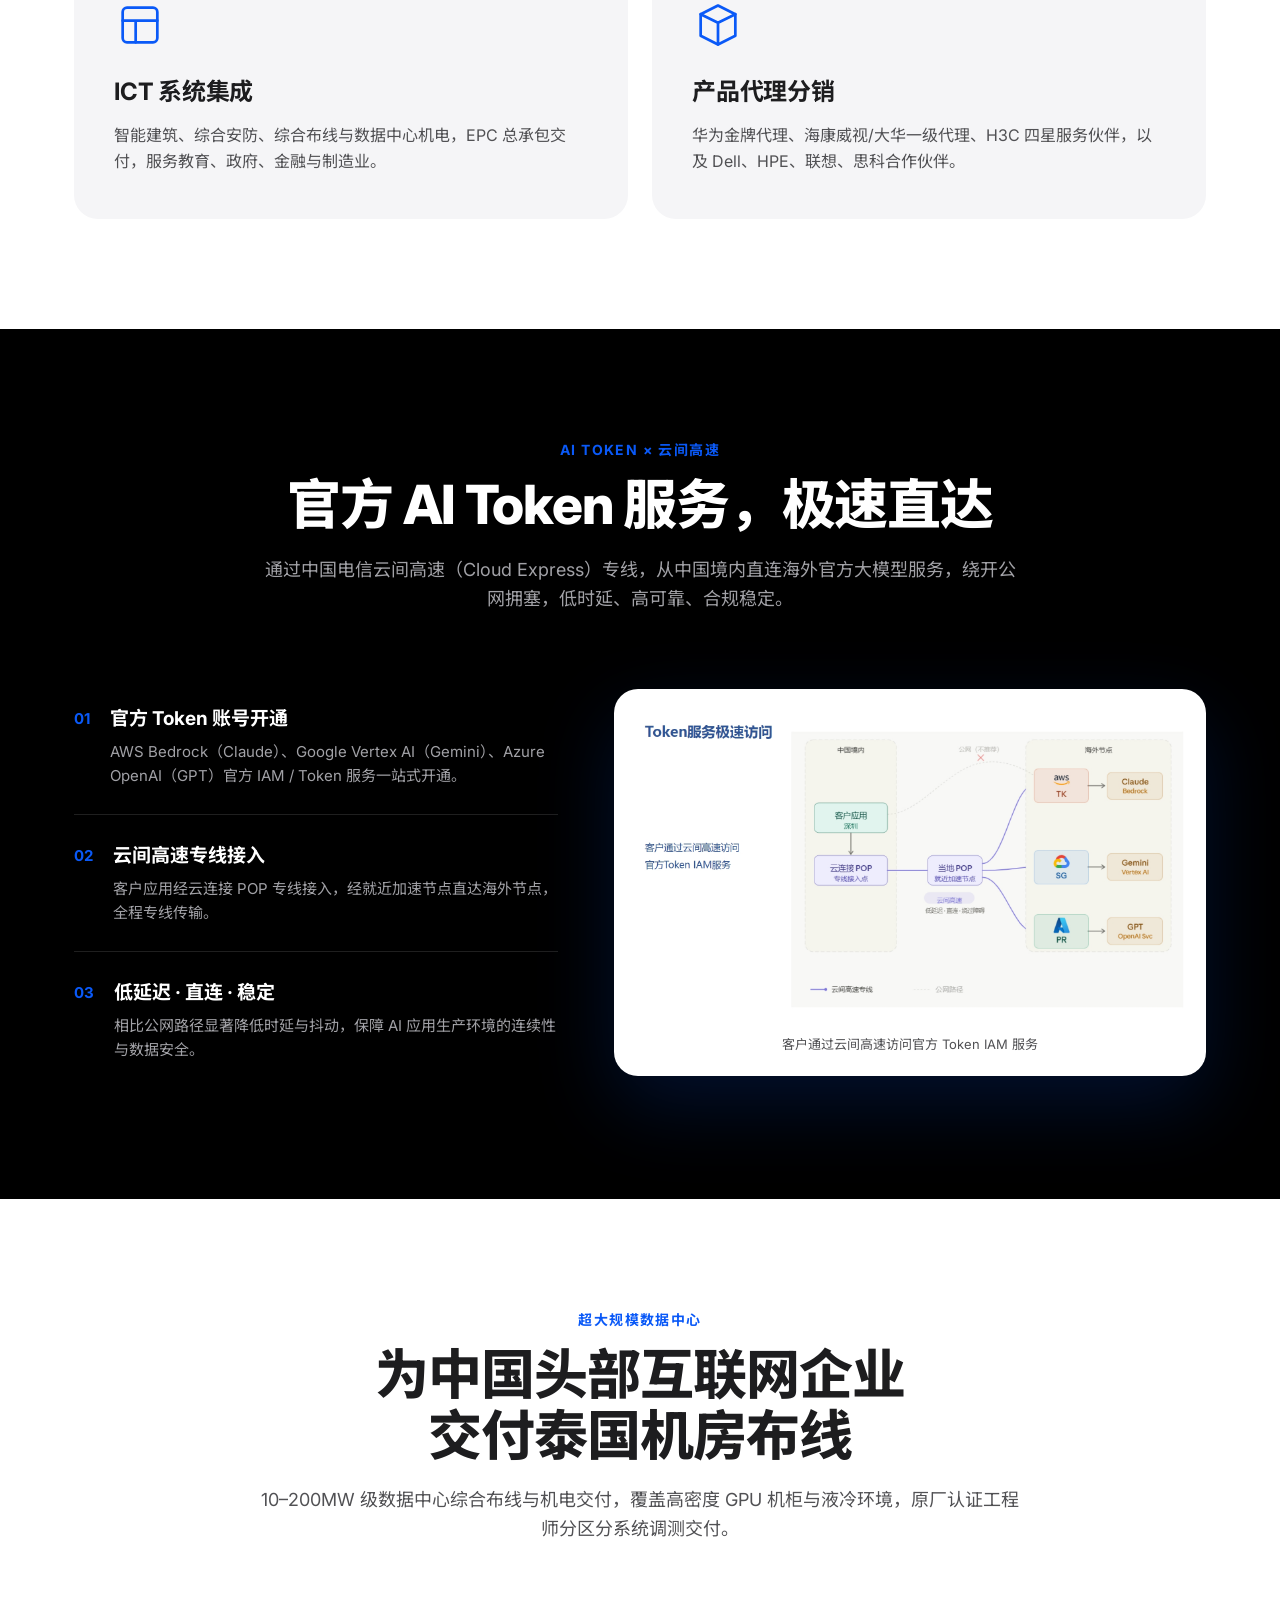
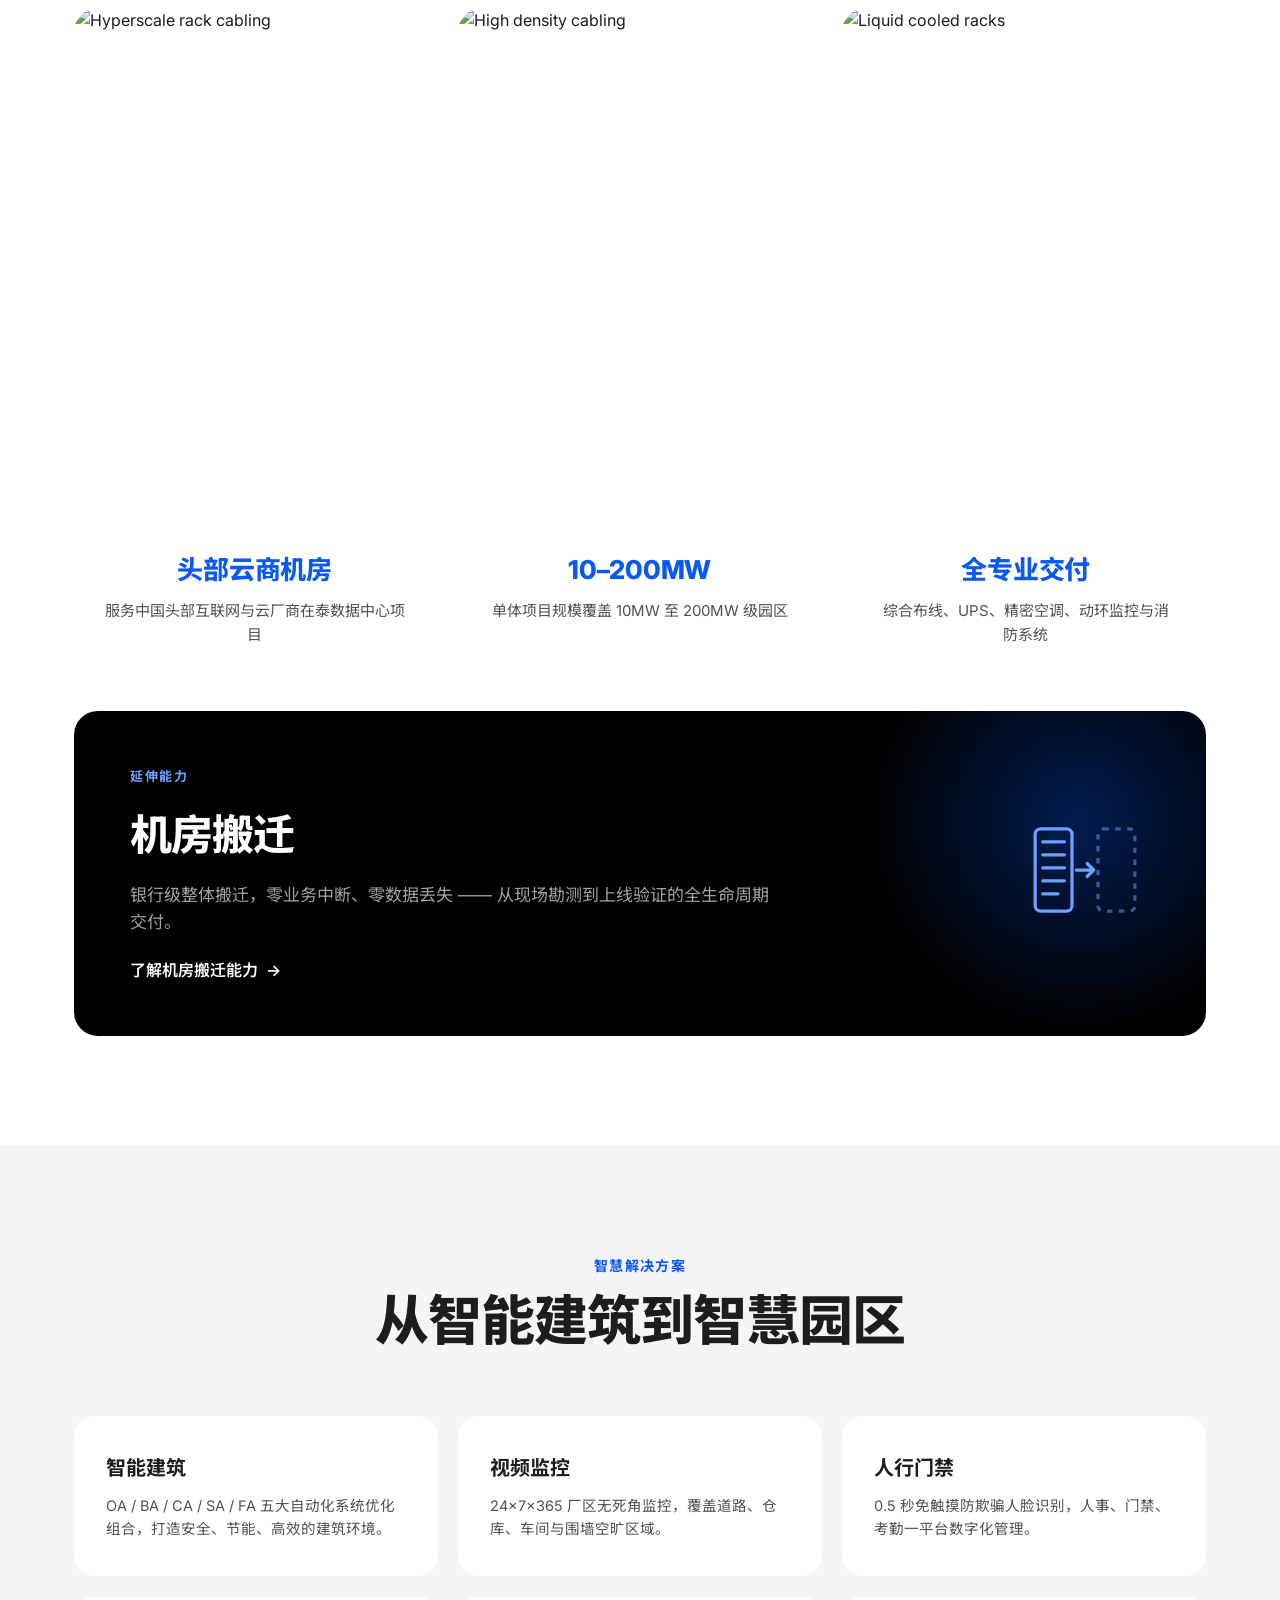
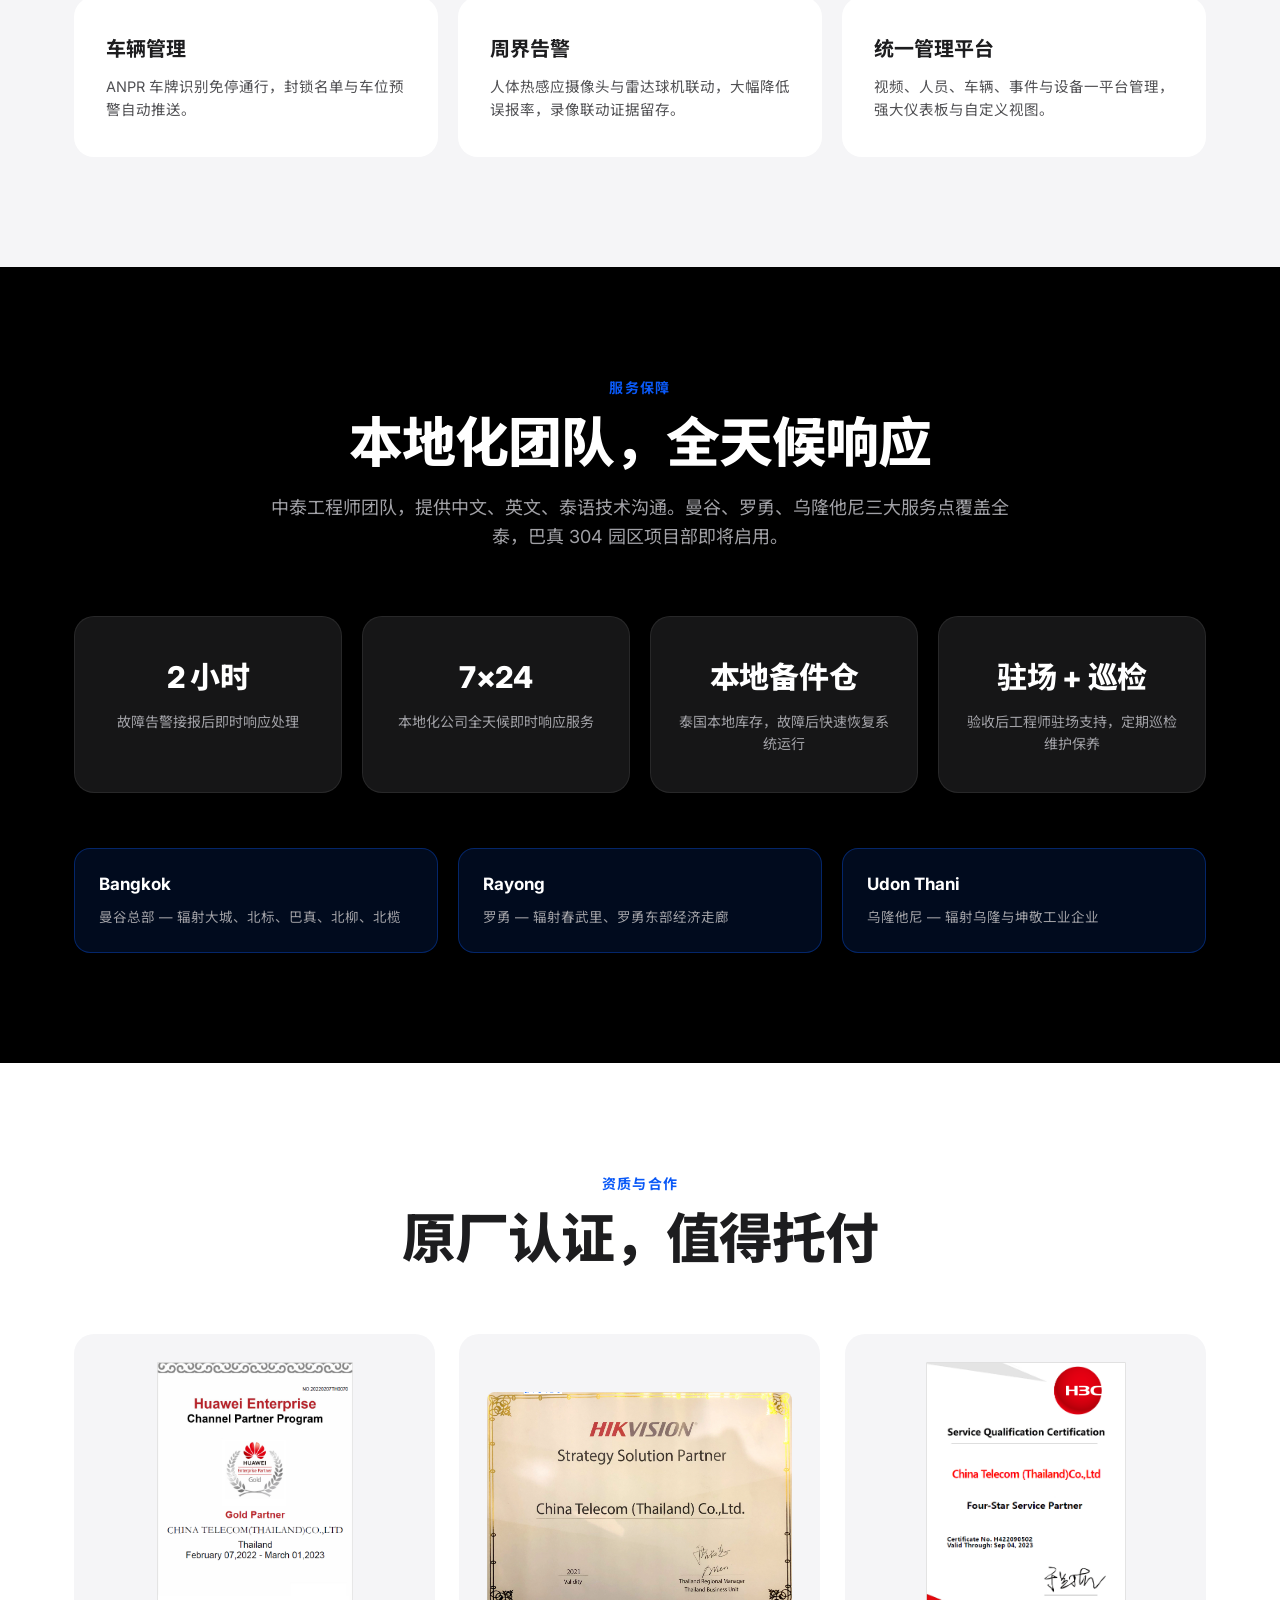
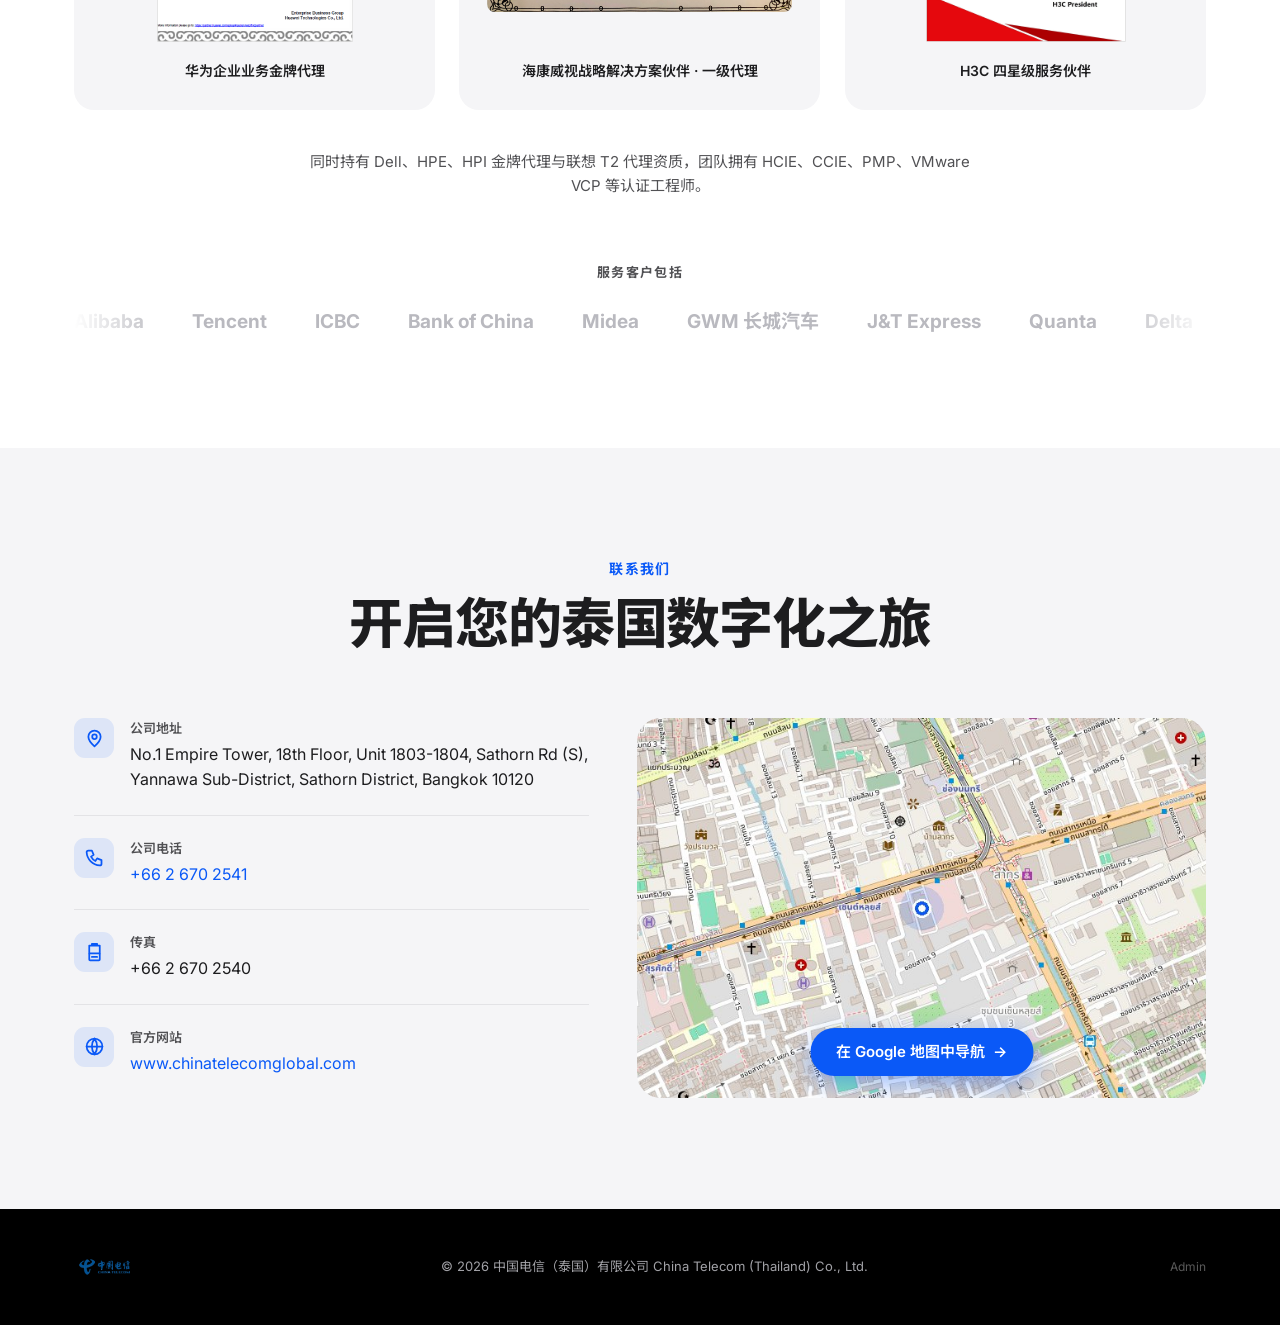
==== commit 26e8136e: "v1.2.2: move About Us to dedicated about.html; fix dropdown hover gap - new about.html second-level " ====
--- a/index.html
+++ b/index.html
@@ -40,12 +40,12 @@
         </div>
       </div>
       <div class="nav-item has-sub">
-        <a href="#about" class="nav-top" data-i18n="nav.about">关于我们</a>
+        <a href="about.html" class="nav-top" data-i18n="nav.about">关于我们</a>
         <button class="sub-toggle" type="button" aria-label="expand"></button>
         <div class="sub-menu">
-          <a href="#about" data-i18n="nav.aboutCompany">公司简介</a>
-          <a href="#about-org" data-i18n="nav.aboutOrg">组织架构</a>
-          <a href="#about-inventory" data-i18n="nav.aboutInventory">备件库存</a>
+          <a href="about.html#about-company" data-i18n="nav.aboutCompany">公司简介</a>
+          <a href="about.html#about-org" data-i18n="nav.aboutOrg">组织架构</a>
+          <a href="about.html#about-inventory" data-i18n="nav.aboutInventory">备件库存</a>
         </div>
       </div>
       <a href="#contact" data-i18n="nav.contact">联系我们</a>
@@ -305,76 +305,6 @@
       <div class="client-marquee"><div class="client-track" id="clientTrack">
         <span>Alibaba</span><span>Tencent</span><span>ICBC</span><span>Bank of China</span><span>Midea</span><span>GWM 长城汽车</span><span>J&amp;T Express</span><span>Quanta</span><span>Delta</span><span>TPV 冠捷</span><span>Trina Solar</span><span>Canadian Solar</span><span>Linglong Tire</span><span>Kerry Express</span><span>Inventec</span><span>Compal</span>
       </div></div>
-    </div>
-  </div>
-</section>
-
-<!-- ================= ABOUT US ================= -->
-<section class="section" id="about">
-  <div class="container">
-    <div class="section-head reveal">
-      <p class="kicker" data-i18n="ab.kicker">关于我们</p>
-      <h2 data-i18n="ab.title">立足泰国的本地化 ICT 企业</h2>
-      <p class="section-sub" data-i18n="ab.sub">中国电信泰国代表处成立于 2008 年，2013 年正式注册成立中国电信（泰国）有限公司，注册资本 1.06 亿泰铢，为 BOI 认证企业，业务覆盖泰国、缅甸、老挝。</p>
-    </div>
-
-    <div class="ab-intro">
-      <figure class="ab-entrance reveal">
-        <img src="assets/img/about-entrance.jpg" alt="China Telecom (Thailand) office entrance" loading="lazy">
-      </figure>
-      <div class="ab-facts stagger">
-        <div class="ab-fact reveal"><strong data-i18n="ab.f1n">2008</strong><span data-i18n="ab.f1l">泰国代表处成立</span></div>
-        <div class="ab-fact reveal"><strong data-i18n="ab.f2n">2013</strong><span data-i18n="ab.f2l">泰国公司注册成立</span></div>
-        <div class="ab-fact reveal"><strong data-i18n="ab.f3n">BOI</strong><span data-i18n="ab.f3l">泰国投资促进委员会认证</span></div>
-        <div class="ab-fact reveal"><strong><span>1.06</span><small data-i18n="ab.f4u">亿泰铢</small></strong><span data-i18n="ab.f4l">注册资本</span></div>
-        <div class="ab-fact reveal"><strong data-i18n="ab.f5n">中泰双语</strong><span data-i18n="ab.f5l">本地化工程师团队</span></div>
-        <div class="ab-fact reveal"><strong><span>3</span><small data-i18n="ab.f6u">国</small></strong><span data-i18n="ab.f6l">泰国 · 缅甸 · 老挝</span></div>
-      </div>
-    </div>
-
-    <div class="ab-gallery stagger">
-      <figure class="reveal"><img src="assets/img/about-office1.jpg" alt="Office workspace" loading="lazy"></figure>
-      <figure class="reveal"><img src="assets/img/about-awards.jpg" alt="Awards wall" loading="lazy"></figure>
-      <figure class="reveal"><img src="assets/img/about-office2.jpg" alt="Office area" loading="lazy"></figure>
-    </div>
-
-    <!-- Org structure framework (content to be filled later) -->
-    <div class="ab-org" id="about-org">
-      <div class="section-head reveal" style="margin-bottom:40px">
-        <p class="kicker" data-i18n="ab.orgKicker">组织架构</p>
-        <h3 data-i18n="ab.orgTitle">清晰分工，专业协同</h3>
-      </div>
-      <div class="org-chart reveal">
-        <div class="org-node org-top"><strong data-i18n="ab.orgGM">总经理</strong></div>
-        <div class="org-row stagger">
-          <div class="org-node reveal"><strong data-i18n="ab.orgD1">市场与销售部</strong></div>
-          <div class="org-node reveal"><strong data-i18n="ab.orgD2">工程交付部</strong></div>
-          <div class="org-node reveal"><strong data-i18n="ab.orgD3">技术与运维部</strong></div>
-          <div class="org-node reveal"><strong data-i18n="ab.orgD4">商务与采购部</strong></div>
-          <div class="org-node reveal"><strong data-i18n="ab.orgD5">财务与行政部</strong></div>
-        </div>
-      </div>
-      <p class="org-note reveal" data-i18n="ab.orgNote">详细组织架构与团队信息即将更新。</p>
-    </div>
-
-    <!-- Spare parts inventory capability -->
-    <div class="ab-inventory" id="about-inventory">
-      <div class="ab-inv-text reveal">
-        <p class="kicker" data-i18n="ab.invKicker">备件库存能力</p>
-        <h3 data-i18n="ab.invTitle">泰国本地备件仓<br>故障快速恢复</h3>
-        <p data-i18n="ab.invDesc">公司在泰国设有自有备件仓库，常备华为、H3C、海康威视及 LINK 综合布线等主流品牌的网络、安防与布线物料。确定项目后国内采购物料 30 天内到货，管线槽 7 天内到场，现场设备故障后可第一时间调用备件恢复系统运行。</p>
-        <ul class="ab-inv-list">
-          <li data-i18n="ab.inv1">主流品牌网络/安防/布线物料常备</li>
-          <li data-i18n="ab.inv2">国内采购物料 30 天内交付</li>
-          <li data-i18n="ab.inv3">管线槽 7 天内到场</li>
-          <li data-i18n="ab.inv4">故障后快速调用备件恢复</li>
-        </ul>
-      </div>
-      <div class="ab-inv-gallery stagger">
-        <figure class="reveal"><img src="assets/img/about-warehouse1.jpg" alt="Spare parts warehouse" loading="lazy"></figure>
-        <figure class="reveal"><img src="assets/img/about-warehouse2.jpg" alt="Huawei / H3C stock" loading="lazy"></figure>
-        <figure class="reveal"><img src="assets/img/about-warehouse4.jpg" alt="Cabling stock" loading="lazy"></figure>
-      </div>
     </div>
   </div>
 </section>
--- a/css/style.css
+++ b/css/style.css
@@ -71,6 +71,11 @@
   border: 1px solid rgba(255,255,255,0.1); border-radius: 14px; padding: 8px;
   display: flex; flex-direction: column; gap: 2px;
   opacity: 0; visibility: hidden; transition: opacity .25s, transform .25s; z-index: 110;
+}
+/* transparent hover bridge so the gap between trigger and menu stays hoverable */
+.nav-item.has-sub::after {
+  content: ""; position: absolute; top: 100%; left: 50%; transform: translateX(-50%);
+  width: 200px; height: 18px;
 }
 .nav-item:hover .sub-menu { opacity: 1; visibility: visible; transform: translate(-50%, 4px); }
 .nav-item:hover .nav-top::after { transform: rotate(90deg) translateX(2px); }
@@ -499,6 +504,7 @@
   .nav-item .nav-top { padding: 14px 0; font-size: 16px; flex: 1; }
   .nav-item { display: flex; flex-direction: row; flex-wrap: wrap; align-items: center; }
   .nav-top::after { display: none; }
+  .nav-item.has-sub::after { display: none; }
   .sub-toggle {
     display: block; margin-left: auto; width: 38px; height: 38px; border: 0; cursor: pointer;
     background: transparent; color: #fff; position: relative;
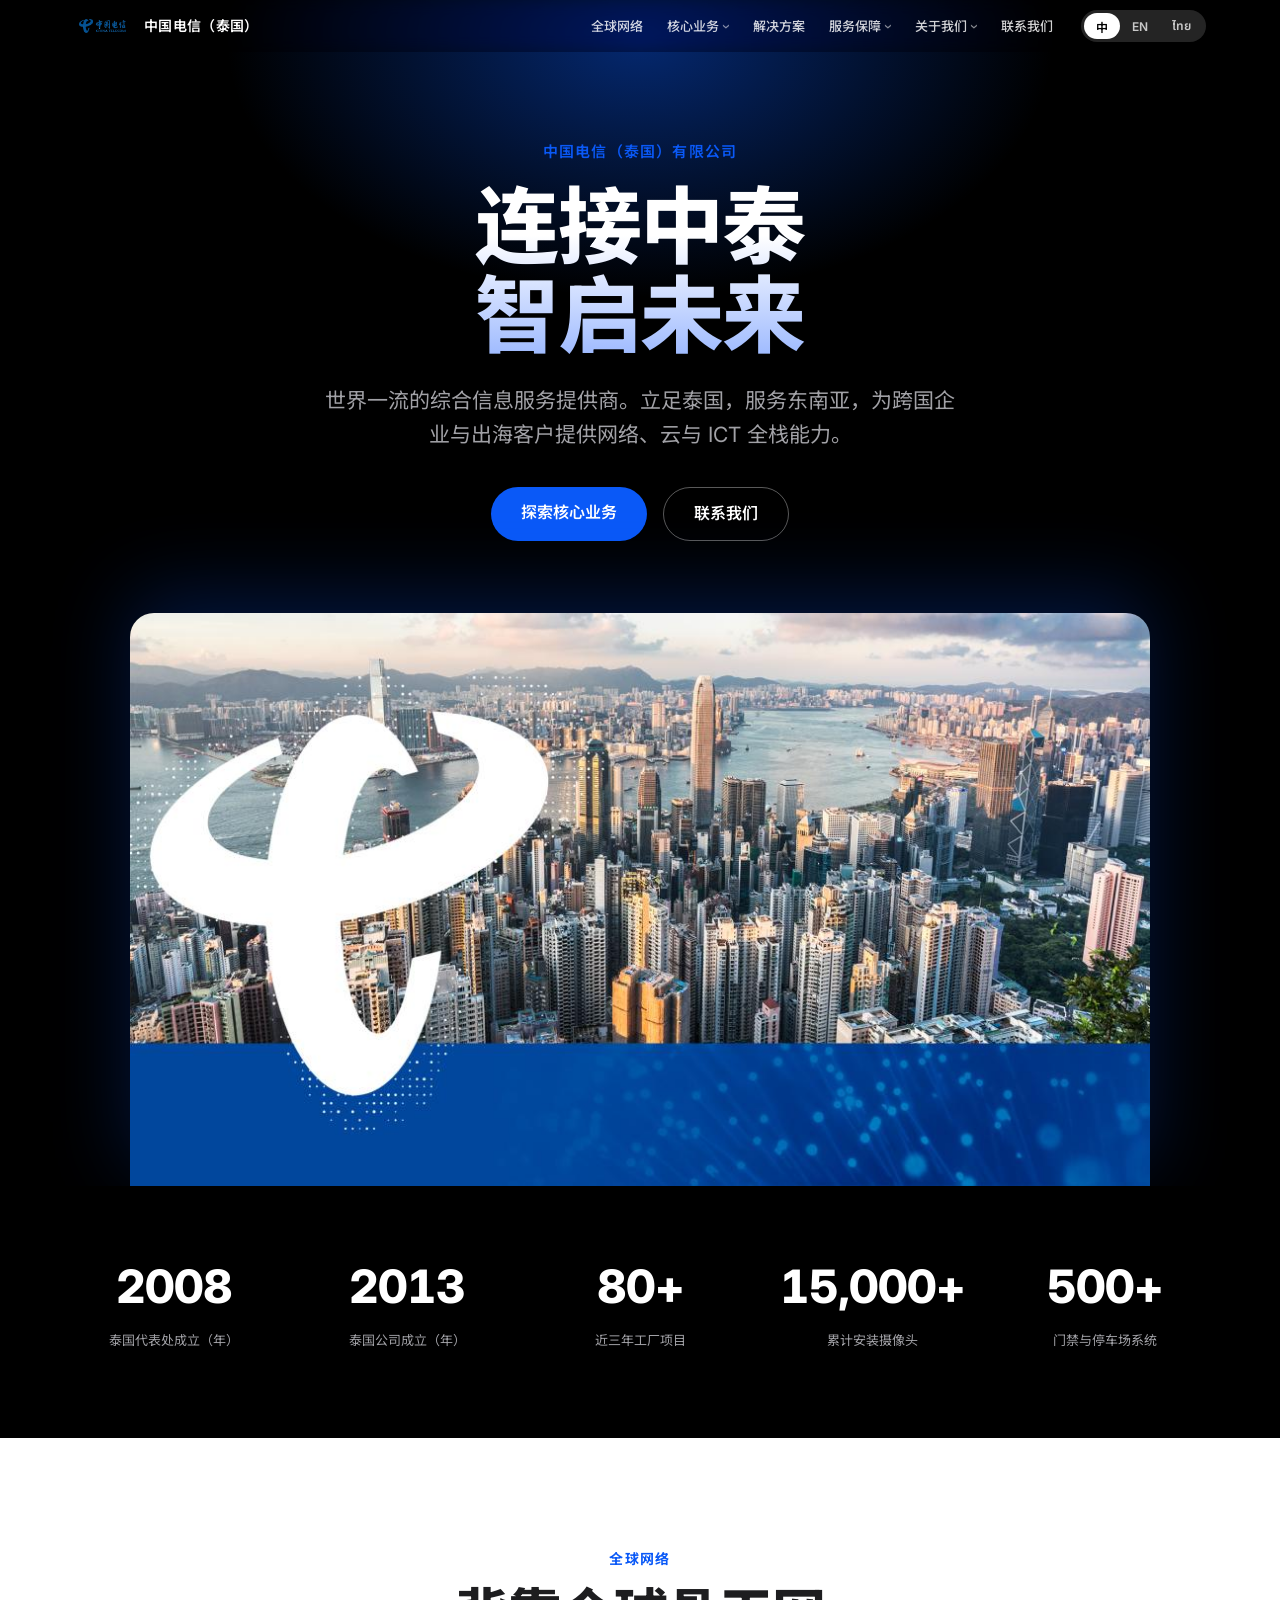
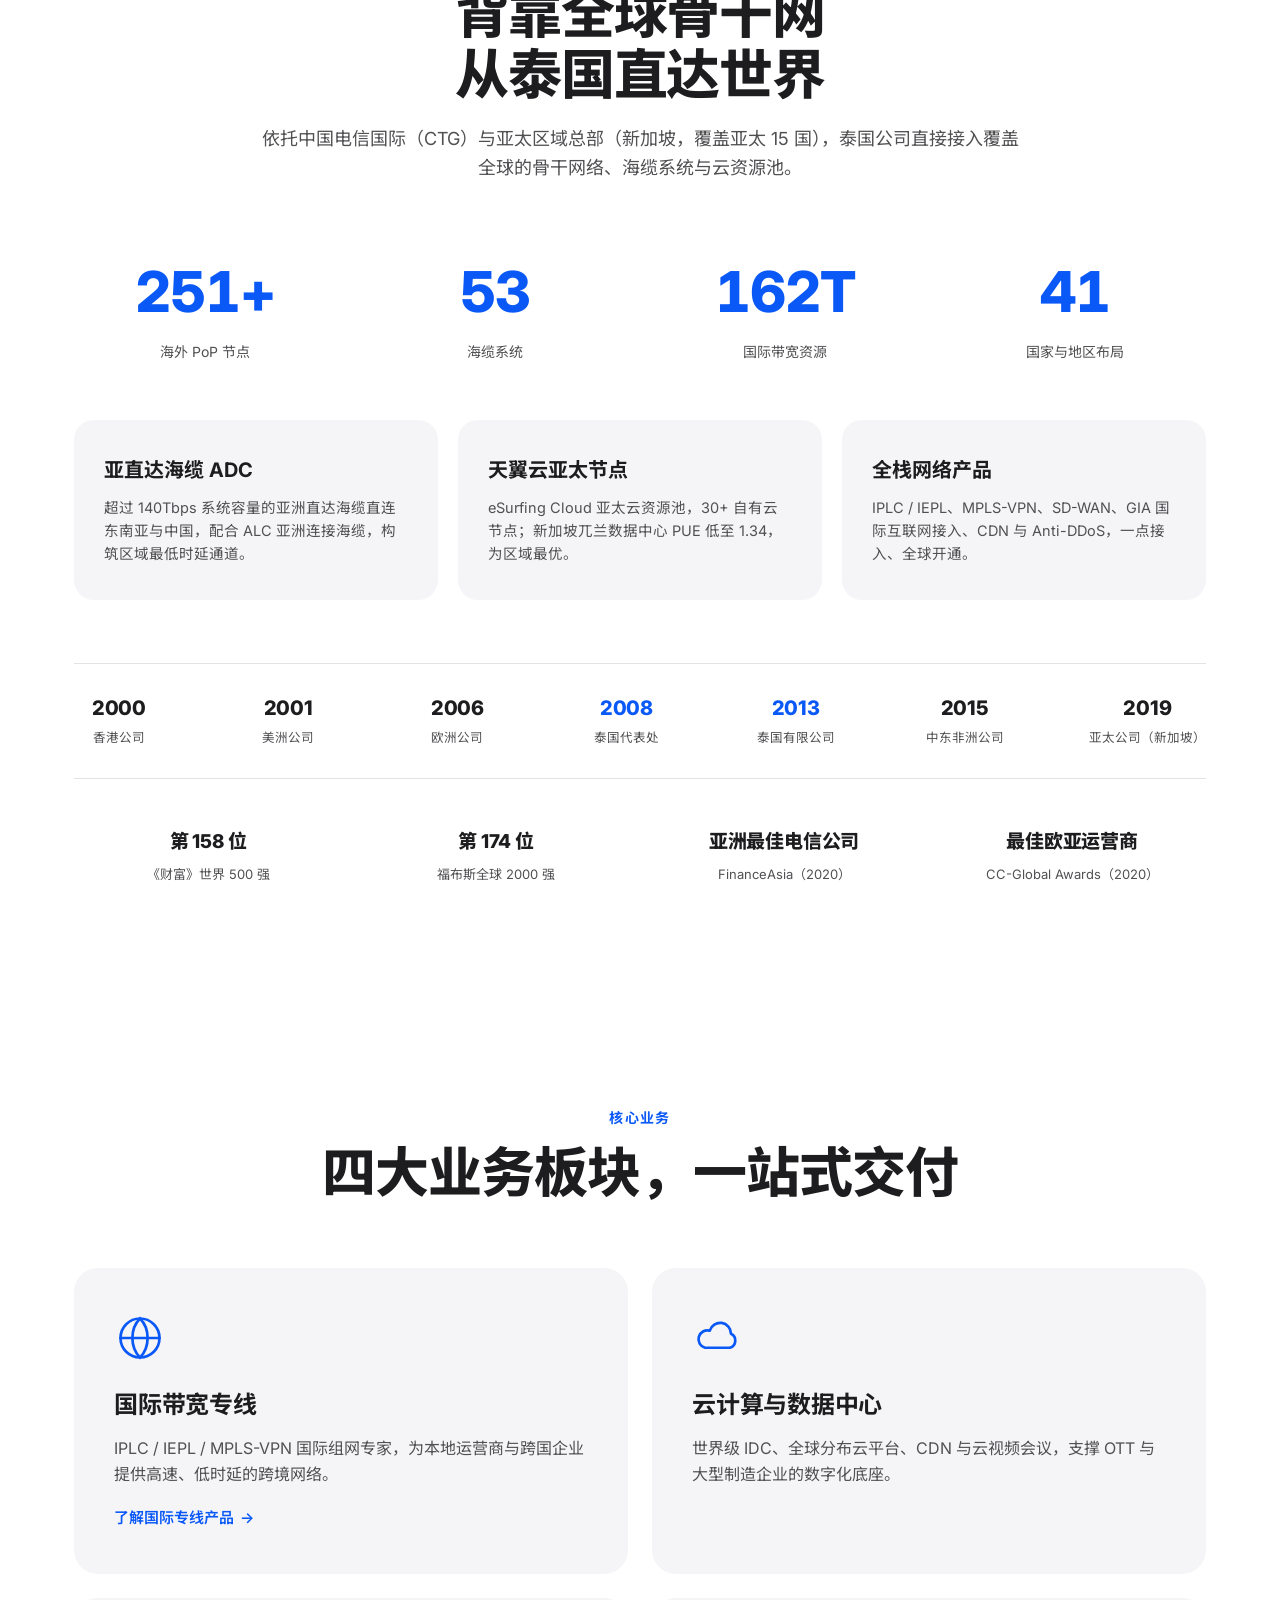
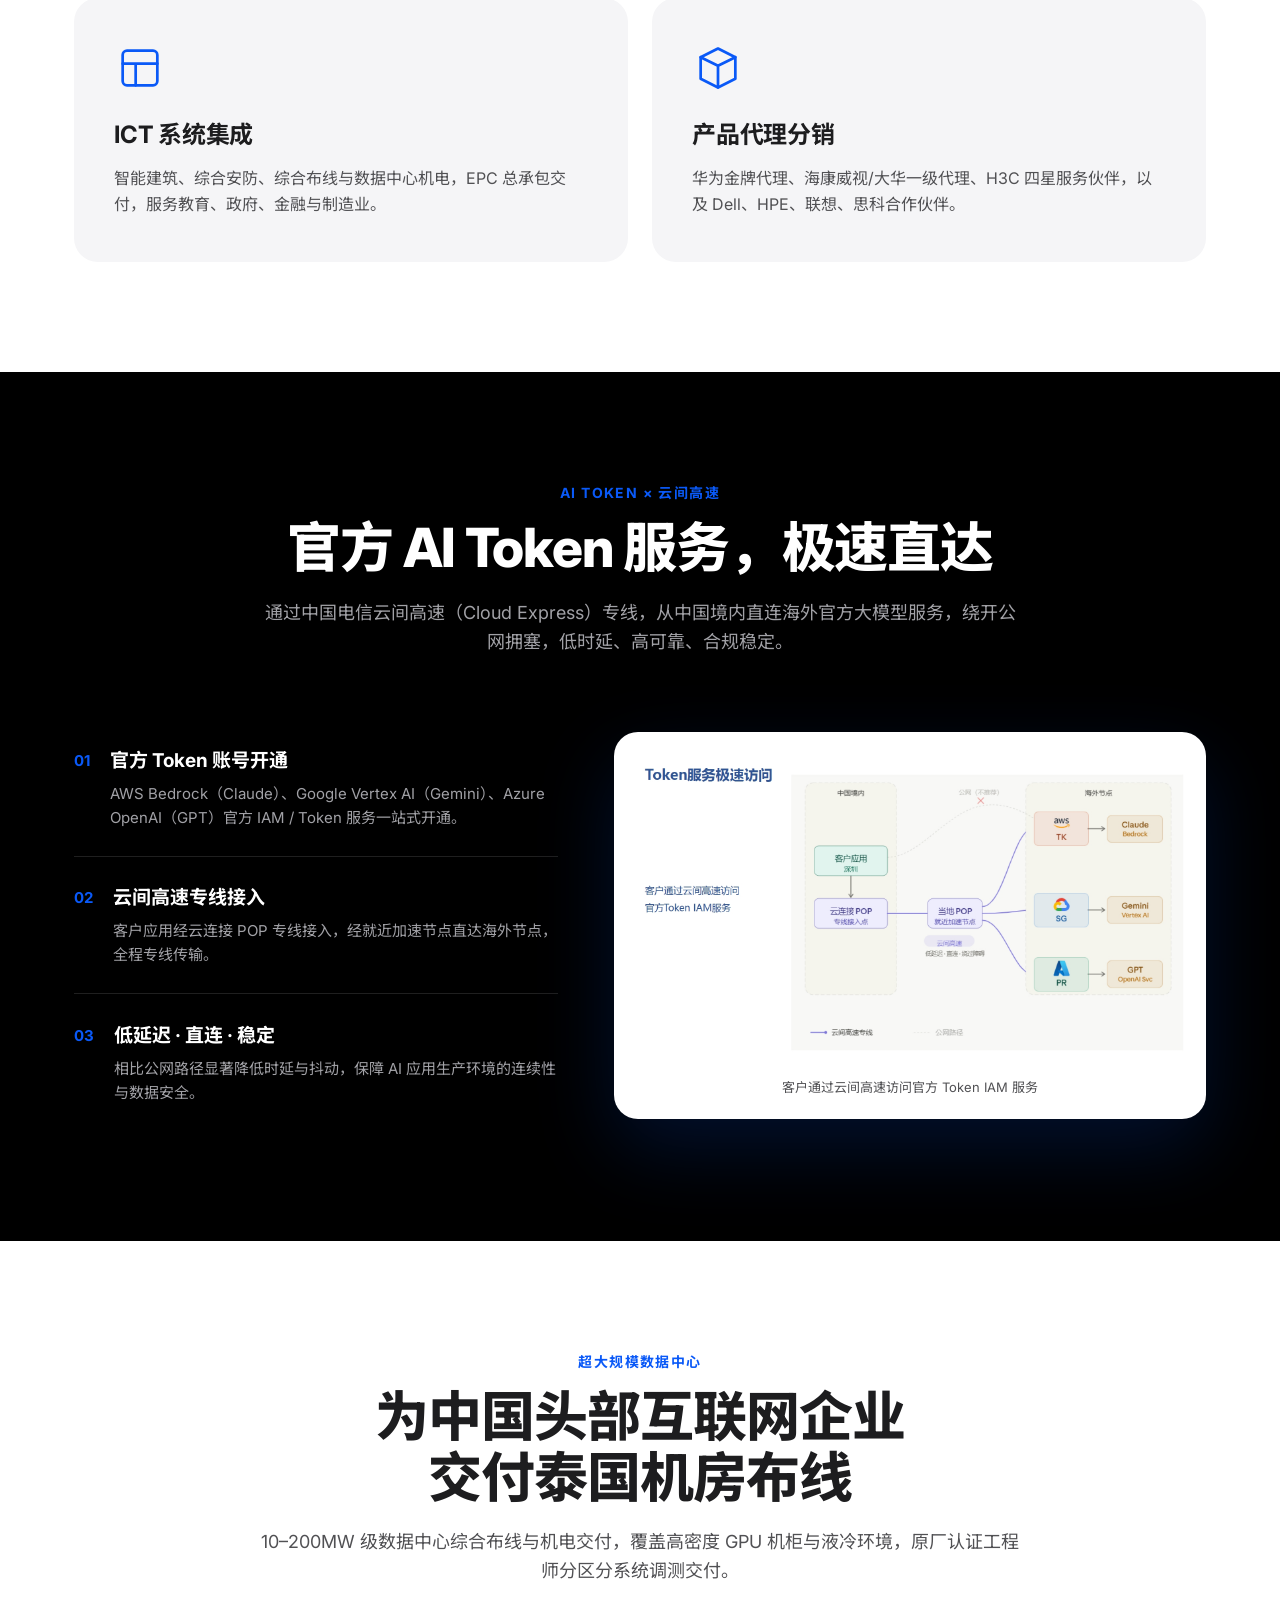
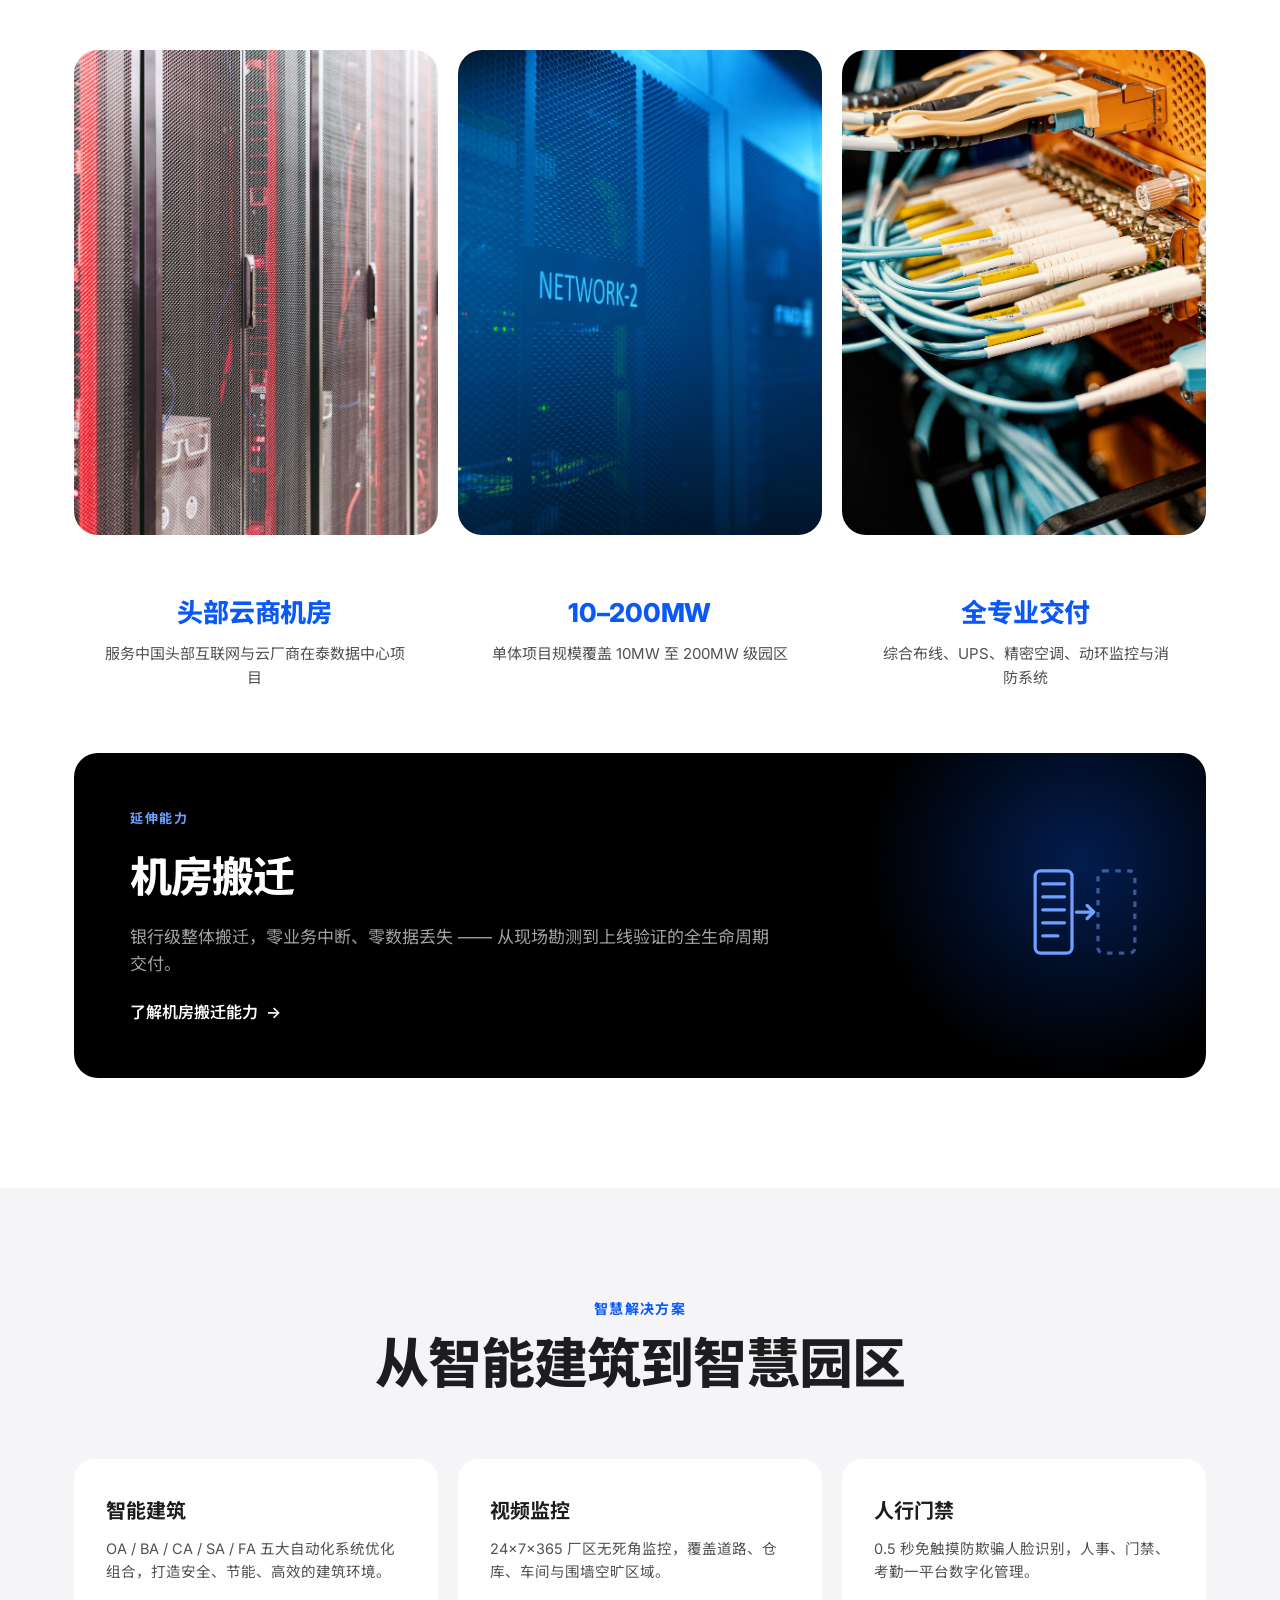
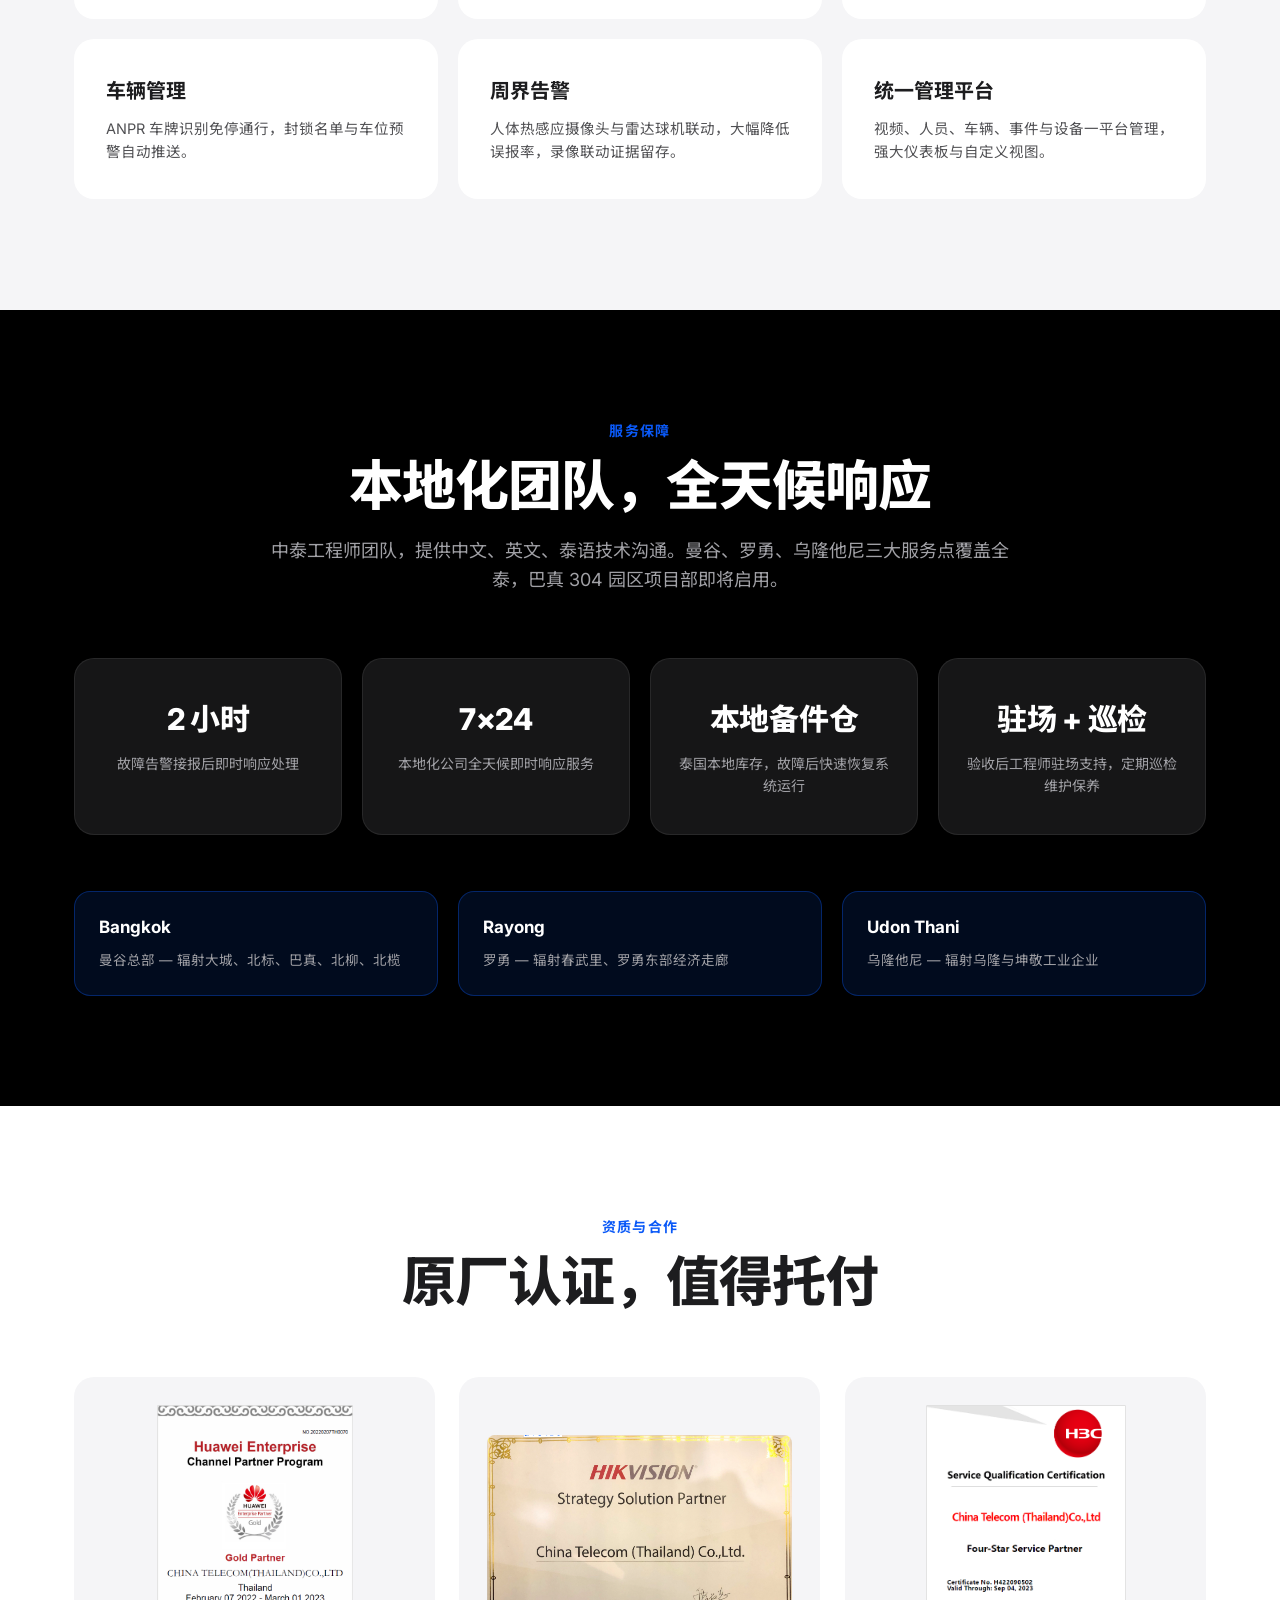
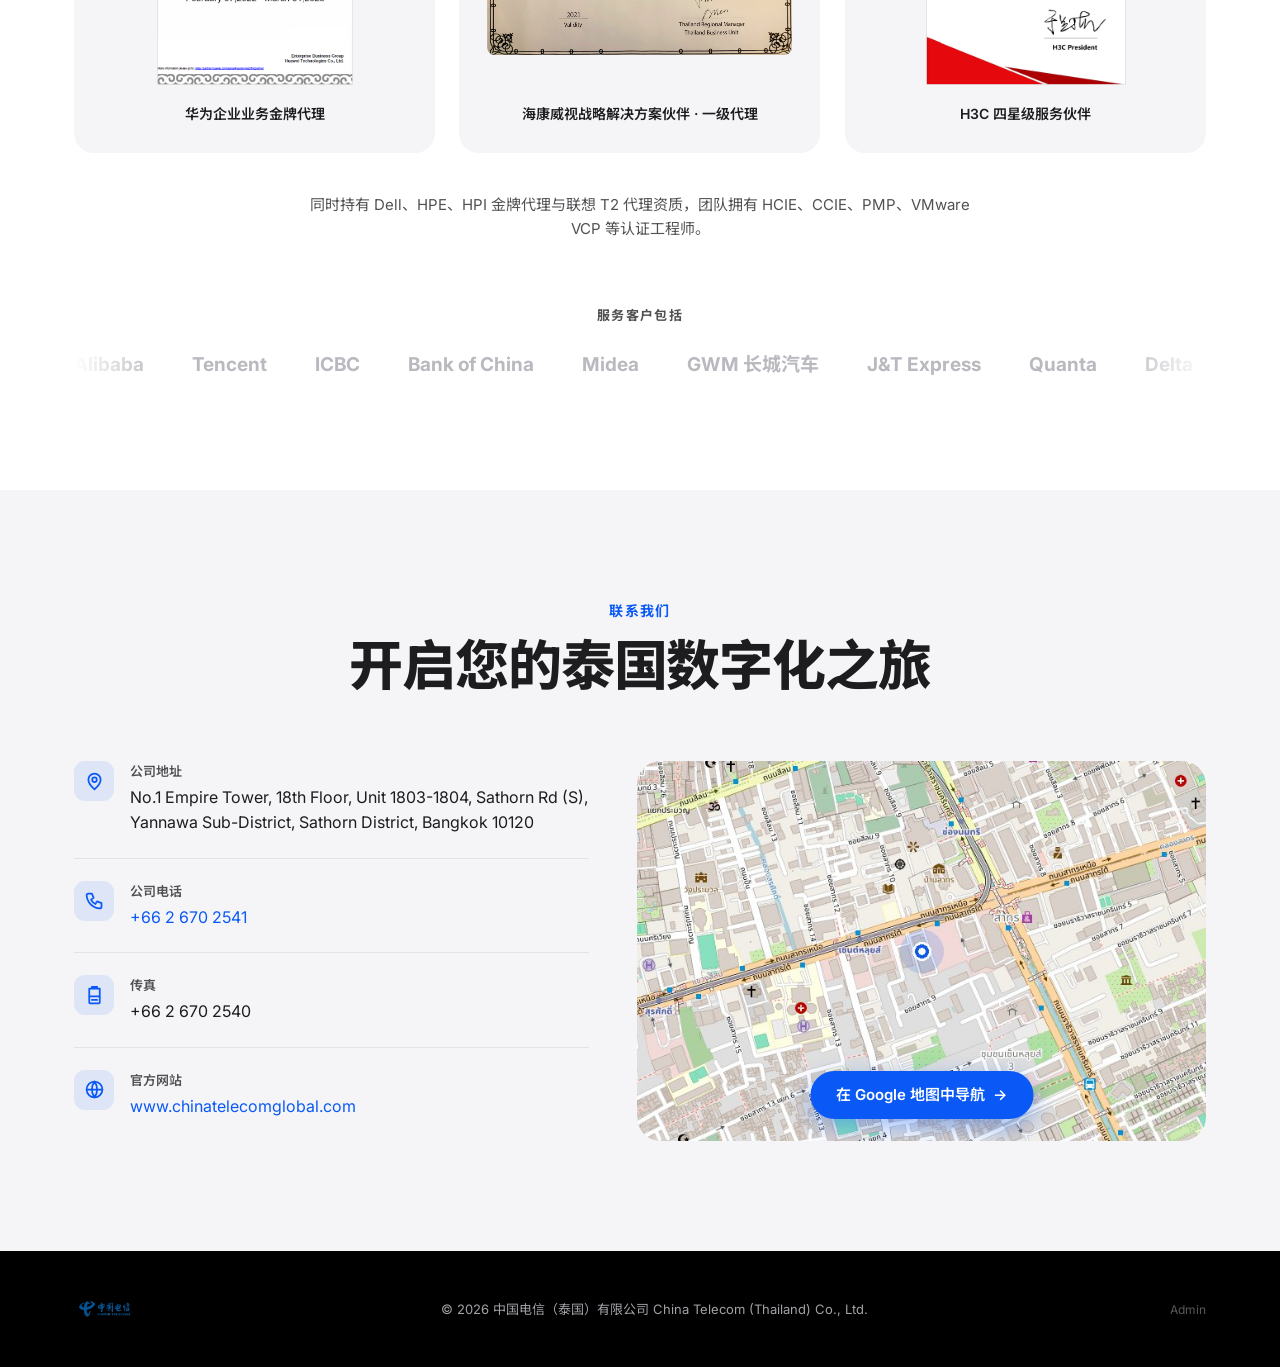
==== commit ff1d62ba: "feat: add International Connectivity second-level page (v1.4) - New connectivity.html: six CTG line " ====
--- a/index.html
+++ b/index.html
@@ -26,6 +26,7 @@
         <button class="sub-toggle" type="button" aria-label="expand"></button>
         <div class="sub-menu">
           <a href="#business" data-i18n="nav.bizOverview">业务概览</a>
+          <a href="connectivity.html" data-i18n="nav.connectivity">国际网络</a>
           <a href="#token" data-i18n="nav.token">AI Token</a>
           <a href="#datacenter" data-i18n="nav.dc">数据中心</a>
         </div>
@@ -145,13 +146,14 @@
       <h2 data-i18n="biz.title">四大业务板块，一站式交付</h2>
     </div>
     <div class="biz-grid stagger">
-      <article class="biz-card reveal">
+      <a class="biz-card biz-card-link reveal" href="connectivity.html">
         <div class="biz-icon">
           <svg viewBox="0 0 48 48" fill="none" stroke="currentColor" stroke-width="2.5" stroke-linecap="round"><circle cx="24" cy="24" r="18"/><path d="M6 24h36M24 6c5 5 7 11 7 18s-2 13-7 18c-5-5-7-11-7-18s2-13 7-18z"/></svg>
         </div>
         <h3 data-i18n="biz.c1t">国际带宽专线</h3>
         <p data-i18n="biz.c1d">IPLC / IEPL / MPLS-VPN 国际组网专家，为本地运营商与跨国企业提供高速、低时延的跨境网络。</p>
-      </article>
+        <span class="biz-more" data-i18n="biz.more">了解国际专线产品</span>
+      </a>
       <article class="biz-card reveal">
         <div class="biz-icon">
           <svg viewBox="0 0 48 48" fill="none" stroke="currentColor" stroke-width="2.5" stroke-linecap="round" stroke-linejoin="round"><path d="M36 20a10 10 0 0 0-19.6-2.8A8 8 0 0 0 12 33h23a7 7 0 0 0 1-13z"/></svg>
@@ -364,6 +366,7 @@
 </footer>
 
 <script async src="https://busuanzi.ibruce.info/busuanzi/2.3/busuanzi.pure.mini.js"></script>
+<script src="js/analytics.js"></script>
 <script src="js/i18n.js"></script>
 <script src="js/main.js"></script>
 </body>
--- a/css/style.css
+++ b/css/style.css
@@ -203,6 +203,13 @@
 .biz-icon svg { width: 100%; height: 100%; }
 .biz-card h3 { font-size: 24px; font-weight: 700; margin-bottom: 12px; letter-spacing: -0.01em; }
 .biz-card p { font-size: 16px; color: var(--ink-soft); }
+.biz-card-link { display: block; text-decoration: none; color: inherit; }
+.biz-more {
+  display: inline-flex; align-items: center; gap: 6px;
+  margin-top: 18px; font-size: 15px; font-weight: 600; color: var(--blue);
+}
+.biz-more::after { content: "→"; transition: transform .3s; }
+.biz-card-link:hover .biz-more::after { transform: translateX(5px); }
 
 /* ---------- Token ---------- */
 .token-layout {
@@ -441,6 +448,12 @@
 .rp-ico svg { width: 30px; height: 30px; }
 .rp-domain h3 { font-size: 20px; font-weight: 700; margin-bottom: 10px; letter-spacing: -0.01em; }
 .rp-domain p { font-size: 14.5px; color: var(--ink-soft); }
+.rp-tag {
+  display: inline-block; margin-bottom: 12px; padding: 3px 11px;
+  font-size: 12px; font-weight: 600; letter-spacing: 0.02em;
+  color: var(--blue); background: rgba(10,89,247,0.08);
+  border-radius: 999px;
+}
 
 .rp-steps { list-style: none; max-width: 760px; margin: 0 auto; counter-reset: rpstep; position: relative; }
 .rp-step { display: flex; gap: 26px; padding: 0 0 38px; position: relative; }
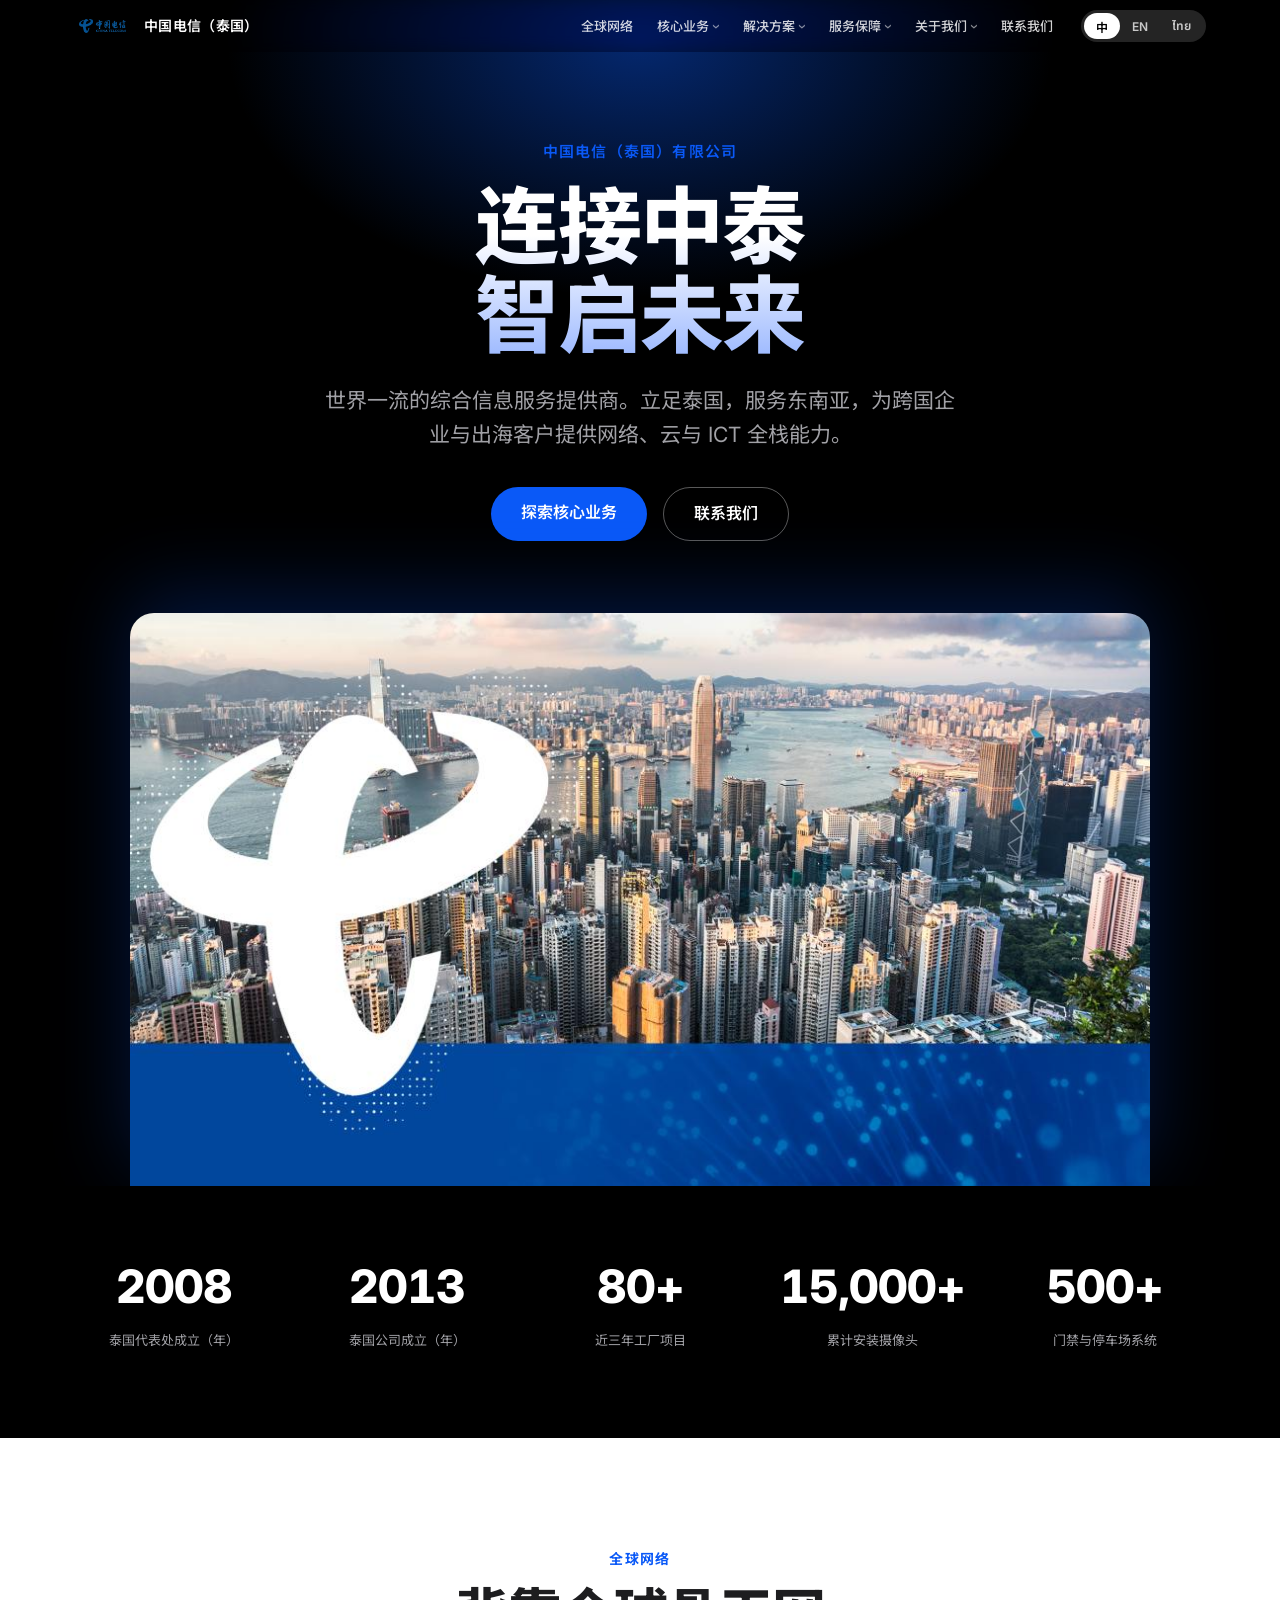
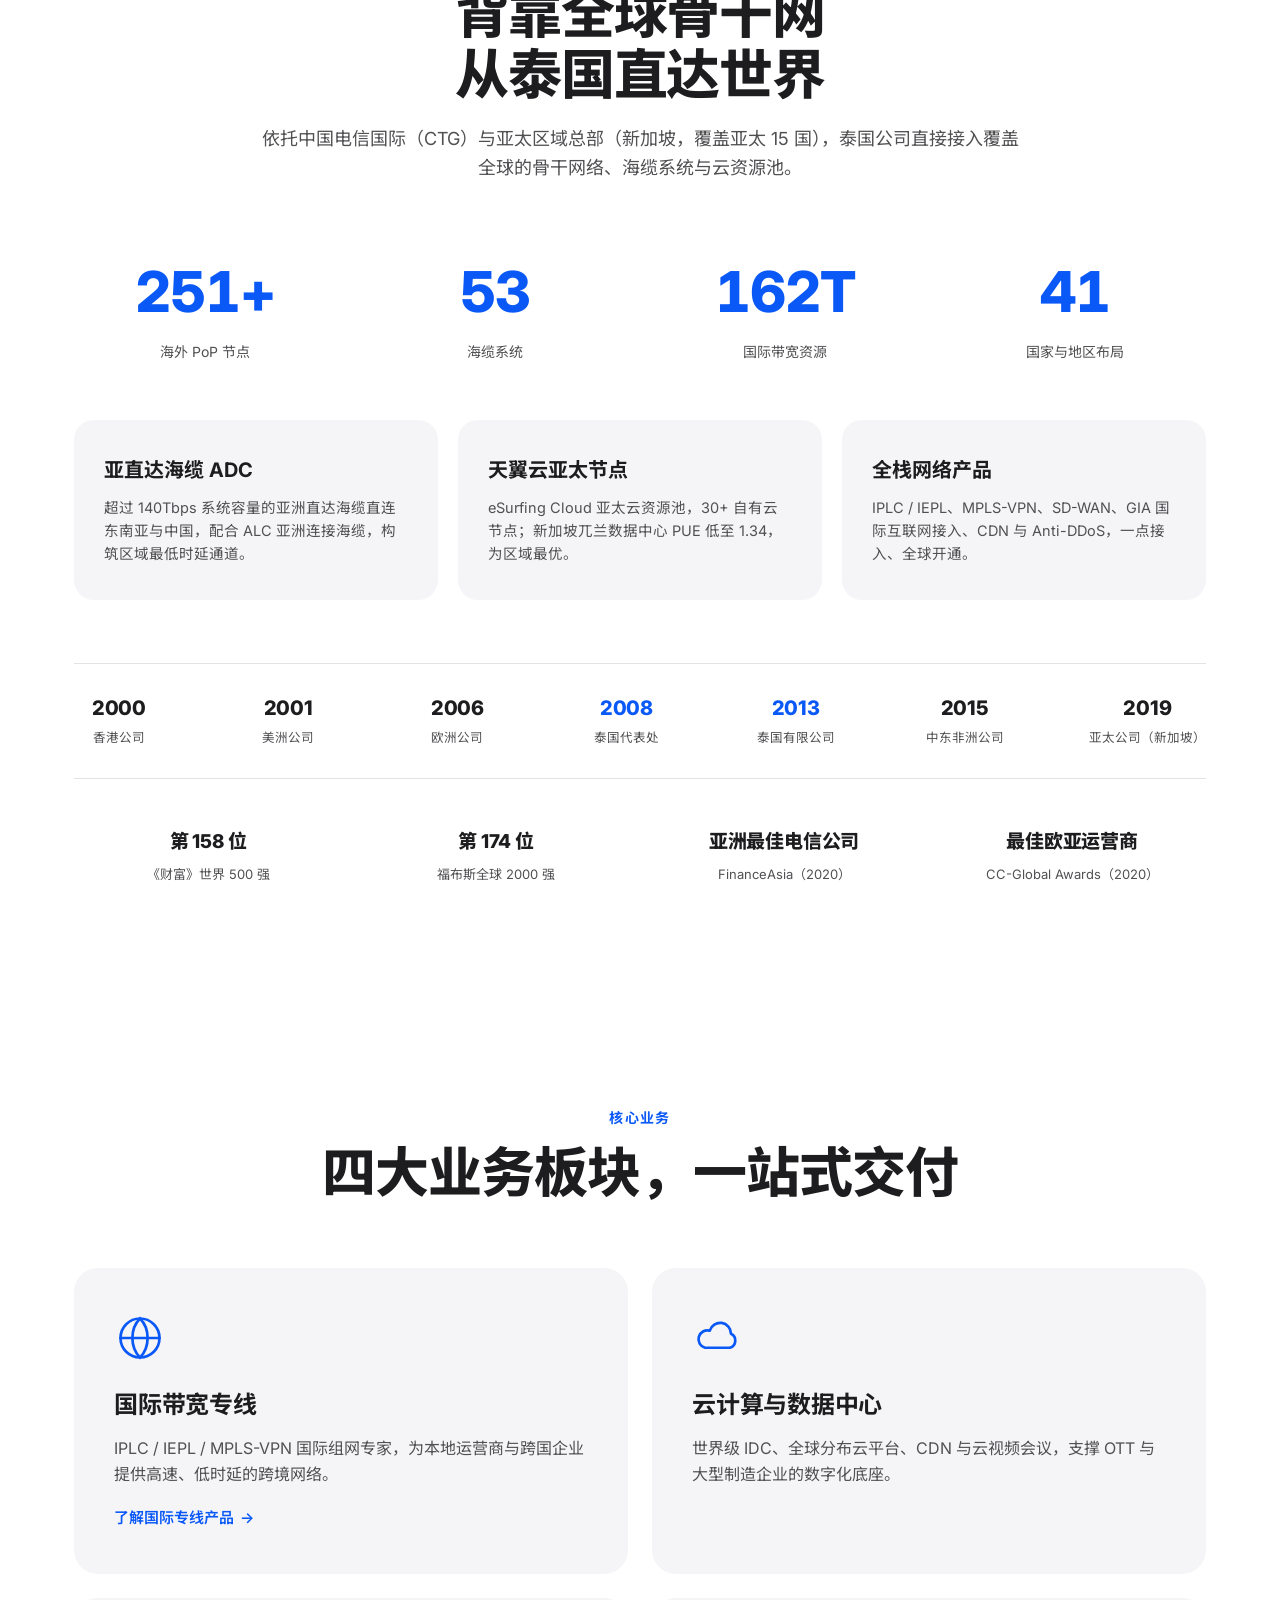
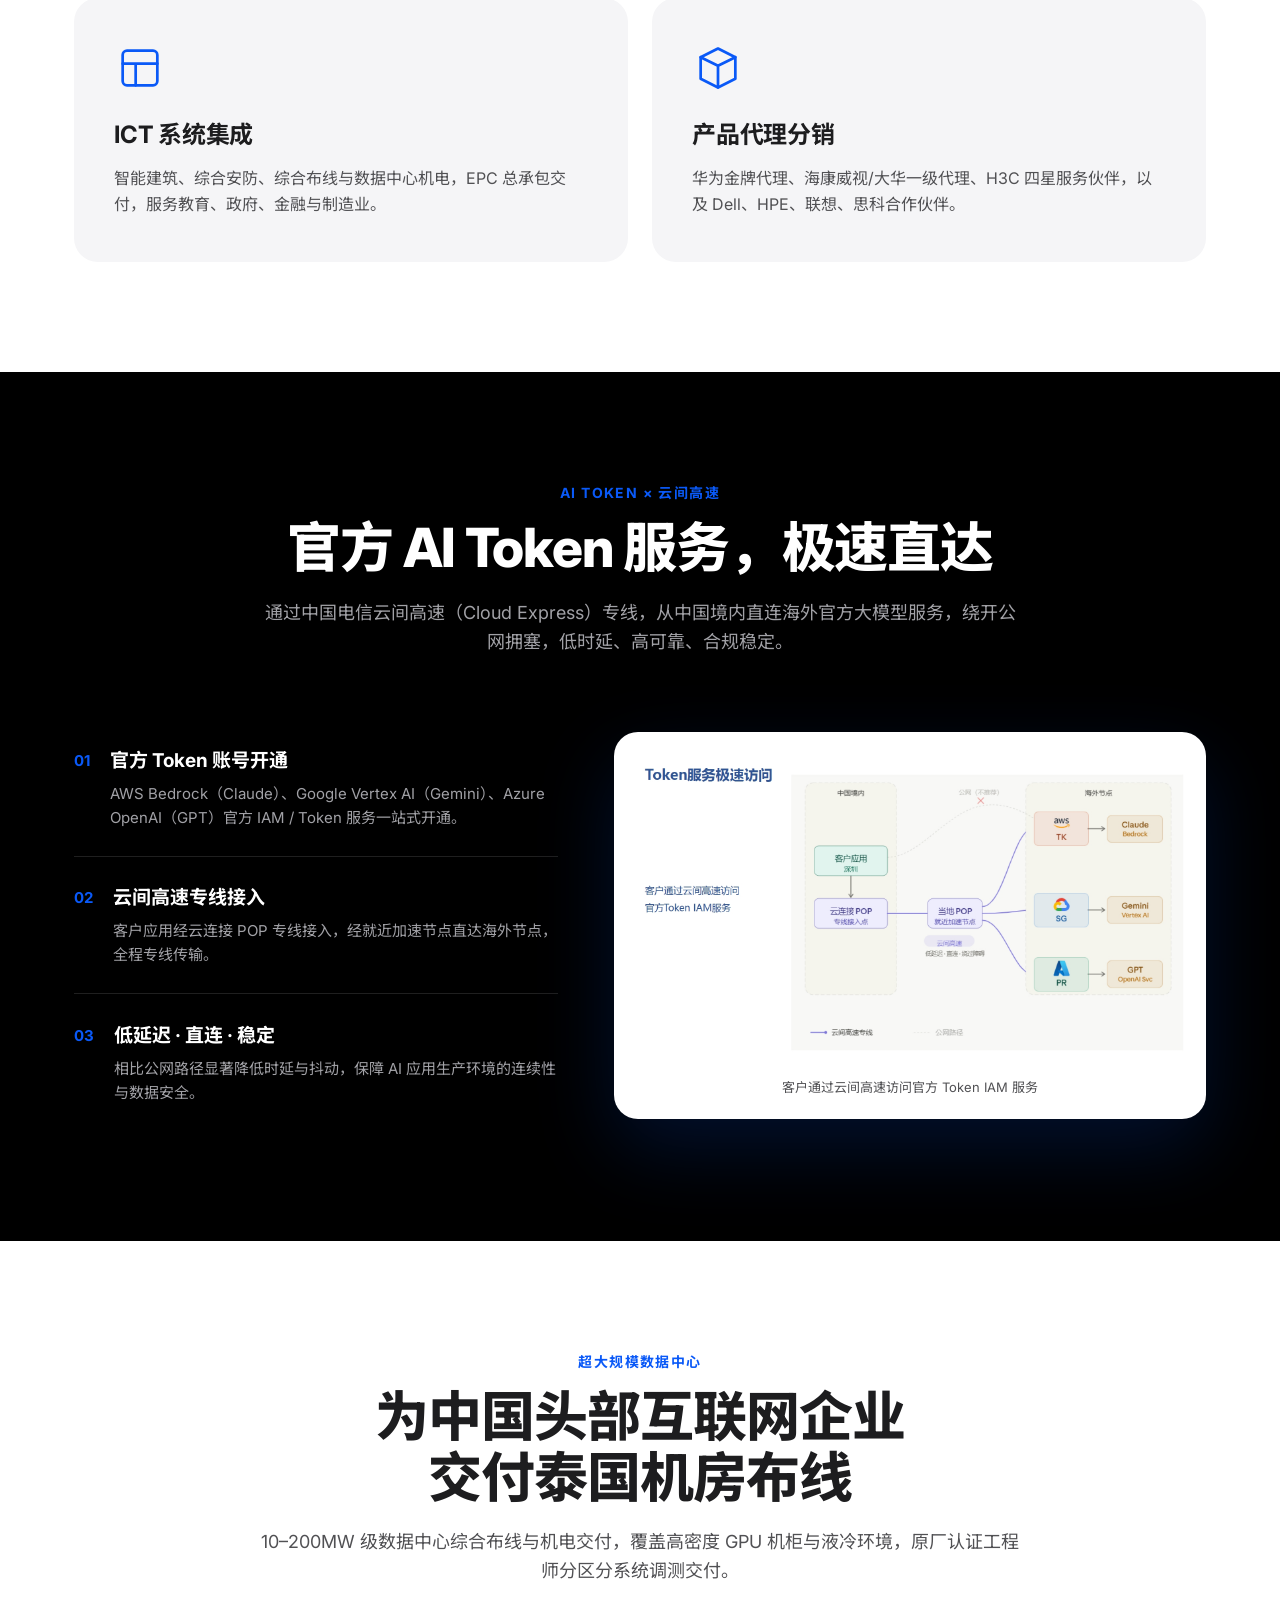
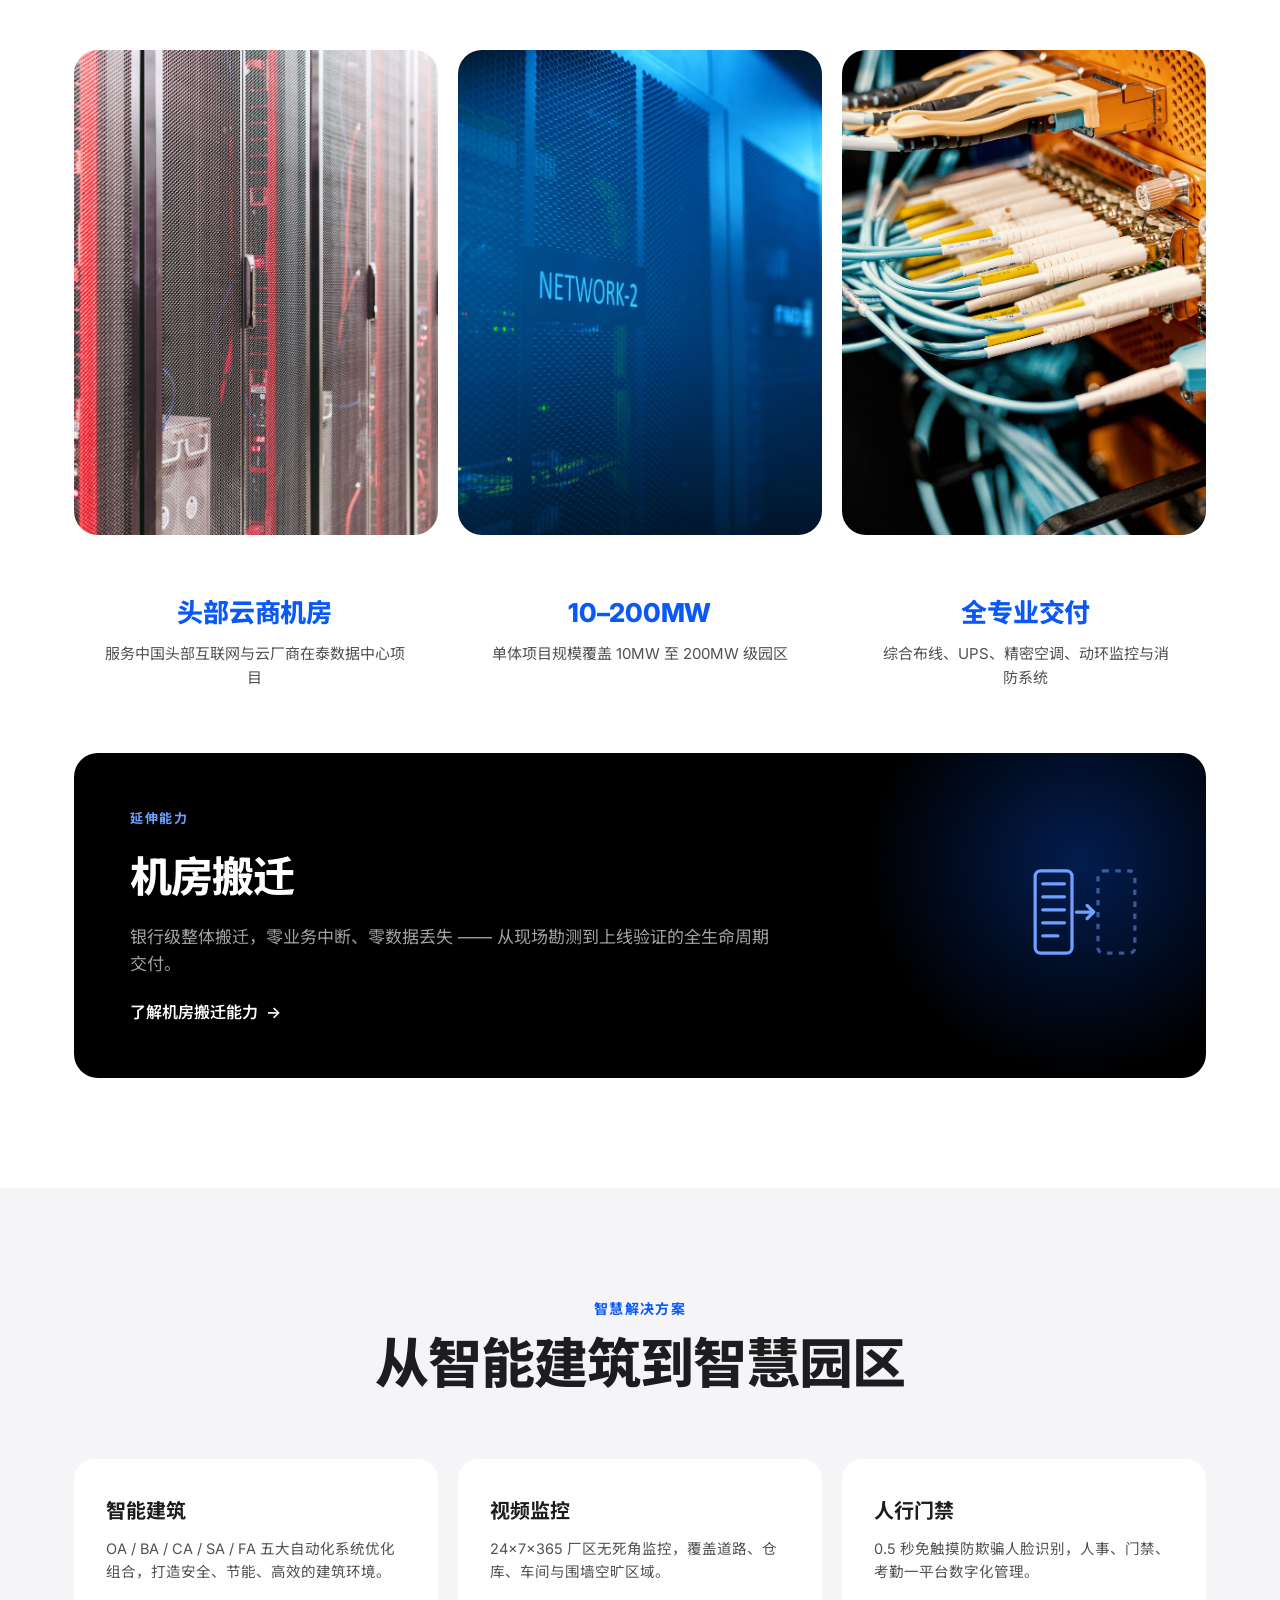
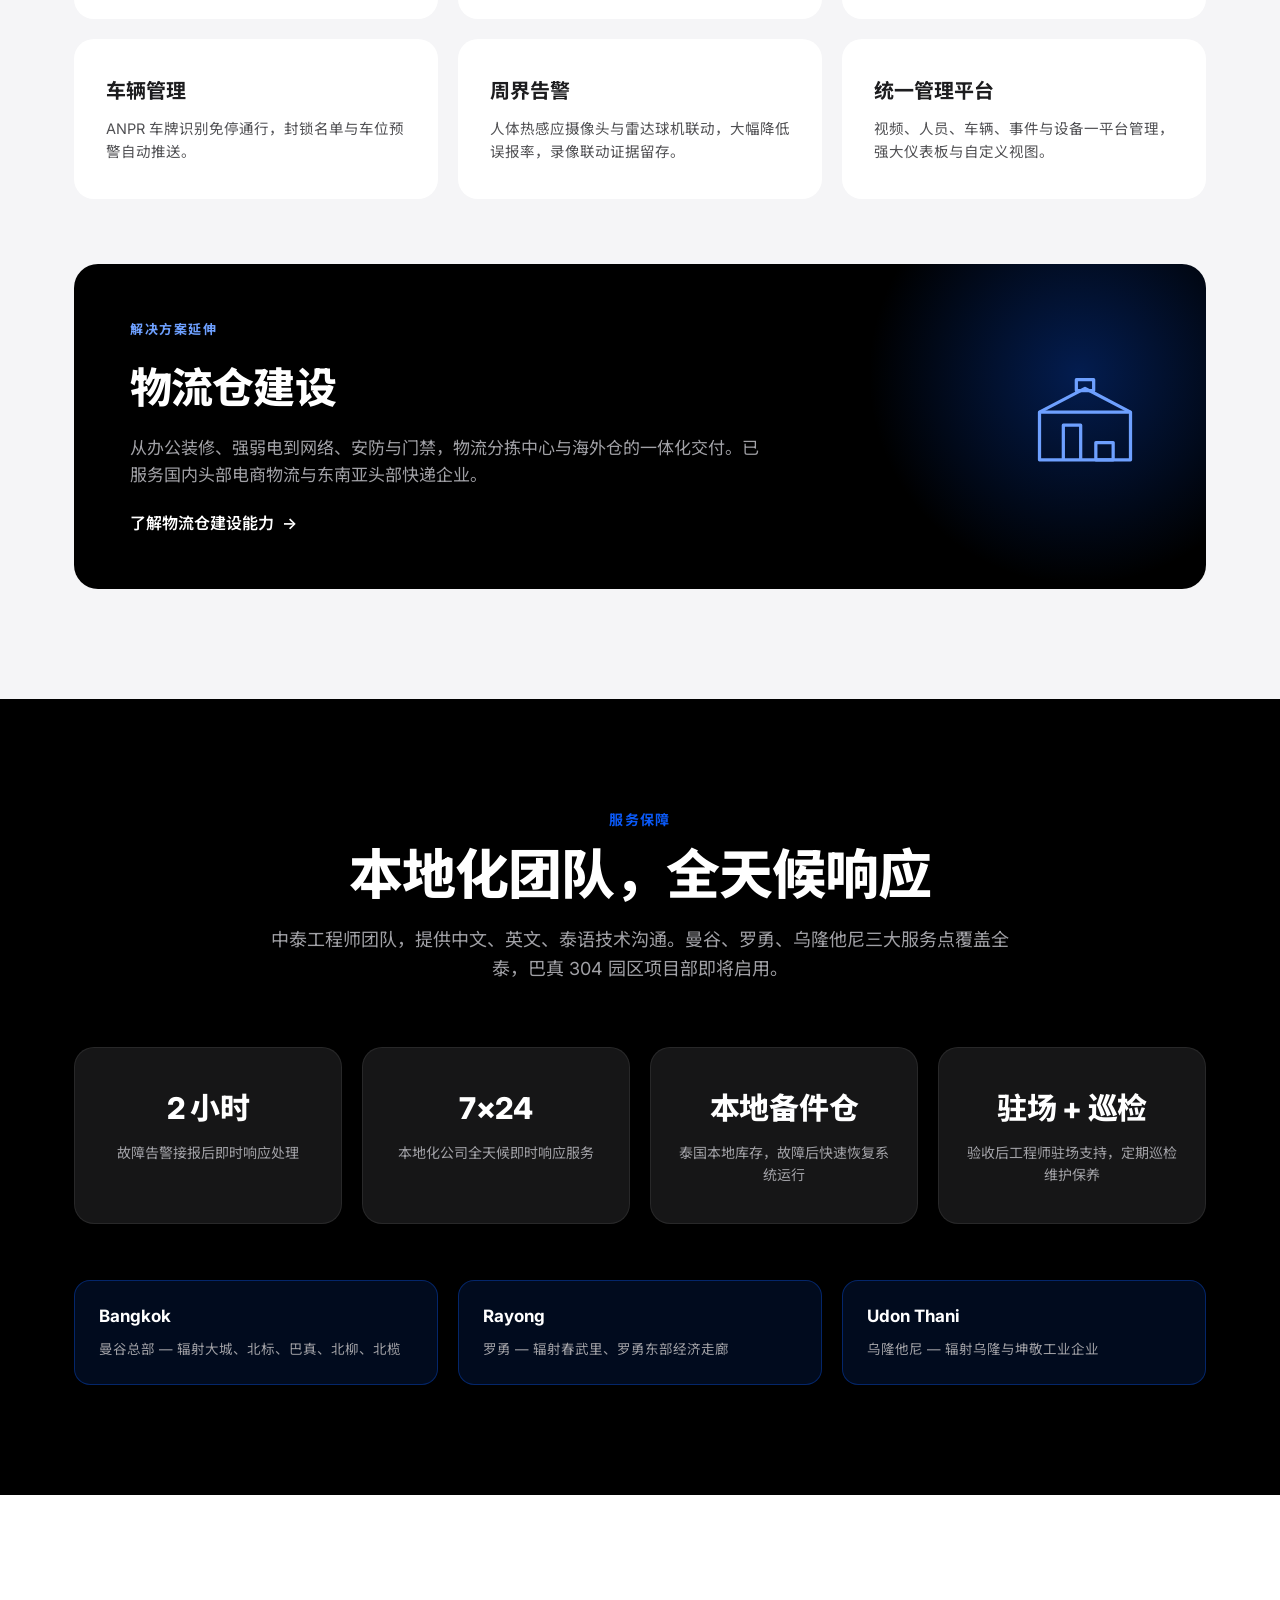
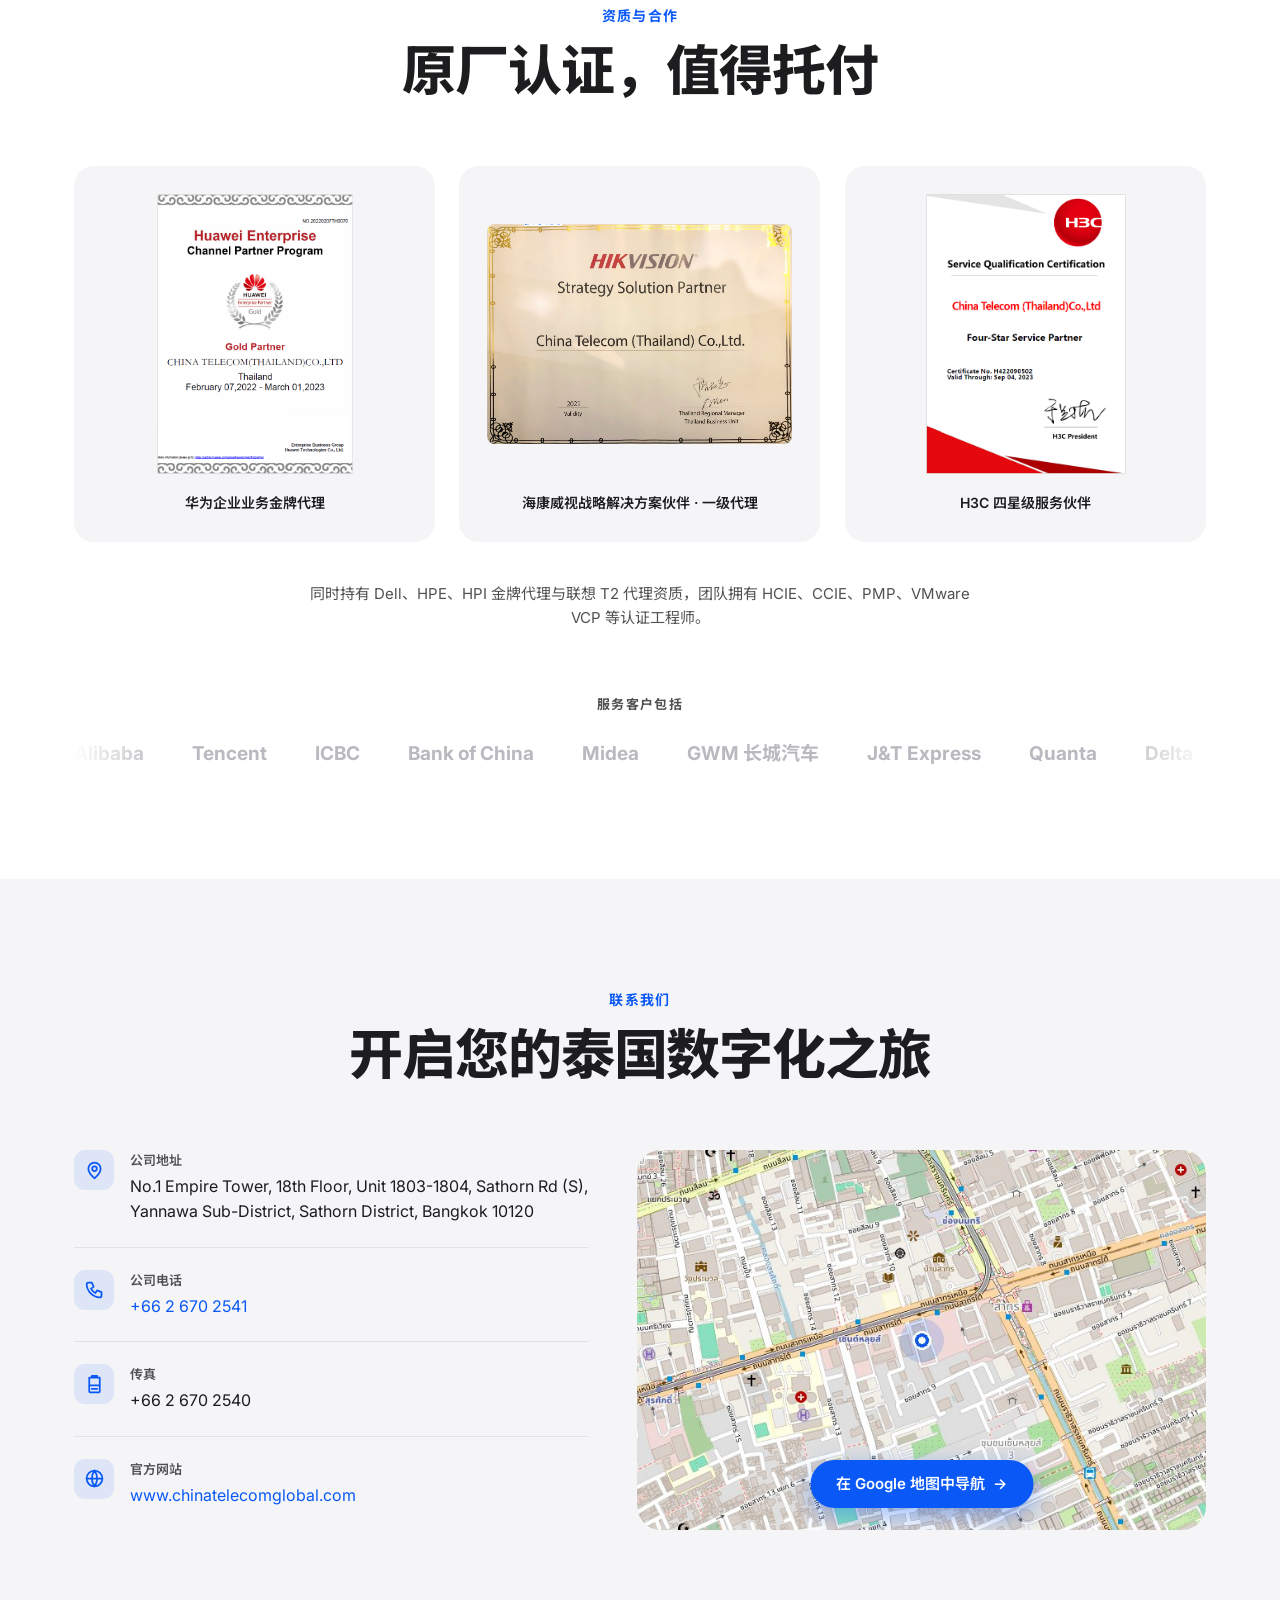
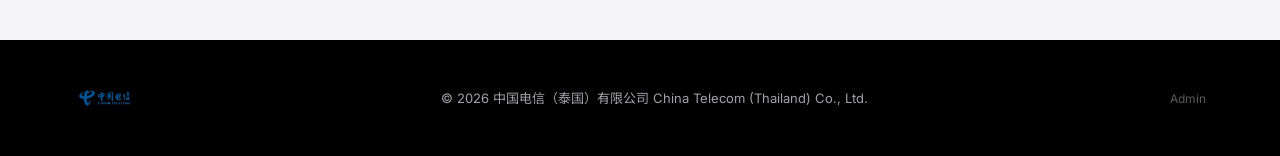
==== commit 5b7a3369: "feat: add Logistics Warehouse construction page (v1.5) - New warehouse.html under Solutions: turnkey" ====
--- a/index.html
+++ b/index.html
@@ -31,7 +31,14 @@
           <a href="#datacenter" data-i18n="nav.dc">数据中心</a>
         </div>
       </div>
-      <a href="#solutions" data-i18n="nav.solutions">解决方案</a>
+      <div class="nav-item has-sub">
+        <a href="#solutions" class="nav-top" data-i18n="nav.solutions">解决方案</a>
+        <button class="sub-toggle" type="button" aria-label="expand"></button>
+        <div class="sub-menu">
+          <a href="#solutions" data-i18n="nav.solOverview">智慧解决方案</a>
+          <a href="warehouse.html" data-i18n="nav.warehouse">物流仓建设</a>
+        </div>
+      </div>
       <div class="nav-item has-sub">
         <a href="#service" class="nav-top" data-i18n="nav.service">服务保障</a>
         <button class="sub-toggle" type="button" aria-label="expand"></button>
@@ -264,6 +271,23 @@
       <article class="sol-card reveal"><h3 data-i18n="sol.c5t">周界告警</h3><p data-i18n="sol.c5d">人体热感应摄像头与雷达球机联动，大幅降低误报率，录像联动证据留存。</p></article>
       <article class="sol-card reveal"><h3 data-i18n="sol.c6t">统一管理平台</h3><p data-i18n="sol.c6d">视频、人员、车辆、事件与设备一平台管理，强大仪表板与自定义视图。</p></article>
     </div>
+
+    <!-- Logistics warehouse entry → second-level page -->
+    <a class="dc-reloc-entry reveal" href="warehouse.html">
+      <div class="dre-text">
+        <span class="dre-kicker" data-i18n="sol.entKicker">解决方案延伸</span>
+        <h3 data-i18n="nav.warehouse">物流仓建设</h3>
+        <p data-i18n="sol.entDesc">从办公装修、强弱电到网络、安防与门禁，物流分拣中心与海外仓的一体化交付。已服务国内头部电商物流与东南亚头部快递企业。</p>
+        <span class="dre-link" data-i18n="sol.more">了解物流仓建设能力</span>
+      </div>
+      <div class="dre-visual" aria-hidden="true">
+        <svg viewBox="0 0 120 120" fill="none" xmlns="http://www.w3.org/2000/svg">
+          <path d="M18 50 60 28l42 22v44H18z" stroke="currentColor" stroke-width="3" stroke-linejoin="round"/>
+          <path d="M18 50h84M40 94V62h16v32M70 78h16v16H70z" stroke="currentColor" stroke-width="3" stroke-linejoin="round"/>
+          <path d="M52 20h16v10H52z" stroke="currentColor" stroke-width="3" stroke-linejoin="round"/>
+        </svg>
+      </div>
+    </a>
   </div>
 </section>
 
--- a/css/style.css
+++ b/css/style.css
@@ -486,6 +486,21 @@
 .rp-case-gallery { display: grid; grid-template-columns: 1fr 1fr; grid-template-rows: 1fr 1fr; gap: 12px; }
 .rp-case-gallery img { width: 100%; height: 100%; object-fit: cover; border-radius: 14px; aspect-ratio: 1; }
 .rp-case-gallery img:first-child { grid-row: span 2; aspect-ratio: auto; }
+
+/* ---------- Warehouse page ---------- */
+.wh-banner { position: relative; max-width: 1180px; margin: -60px auto 0; padding: 0 24px; }
+.wh-banner img { width: 100%; height: clamp(260px, 42vw, 520px); object-fit: cover; border-radius: 22px; display: block; box-shadow: 0 30px 70px rgba(0,0,0,0.25); }
+.wh-banner-cap {
+  position: absolute; left: 48px; bottom: 28px; color: #fff; font-size: clamp(15px, 1.6vw, 19px);
+  font-weight: 600; text-shadow: 0 2px 12px rgba(0,0,0,0.5); padding-right: 48px;
+}
+.wh-case-fig { border-radius: 18px; overflow: hidden; aspect-ratio: 4 / 3; }
+.wh-case-fig img { width: 100%; height: 100%; object-fit: cover; transition: transform .5s; }
+.wh-case-fig:hover img { transform: scale(1.04); }
+.wh-case-stack { display: grid; gap: 14px; }
+.wh-case-stack figure { border-radius: 16px; overflow: hidden; aspect-ratio: 16 / 7; }
+.wh-case-stack img { width: 100%; height: 100%; object-fit: cover; transition: transform .5s; }
+.wh-case-stack figure:hover img { transform: scale(1.04); }
 
 .rp-cta-band { background: var(--gray-bg); padding: 100px 0; }
 .rp-cta { text-align: center; max-width: 680px; }
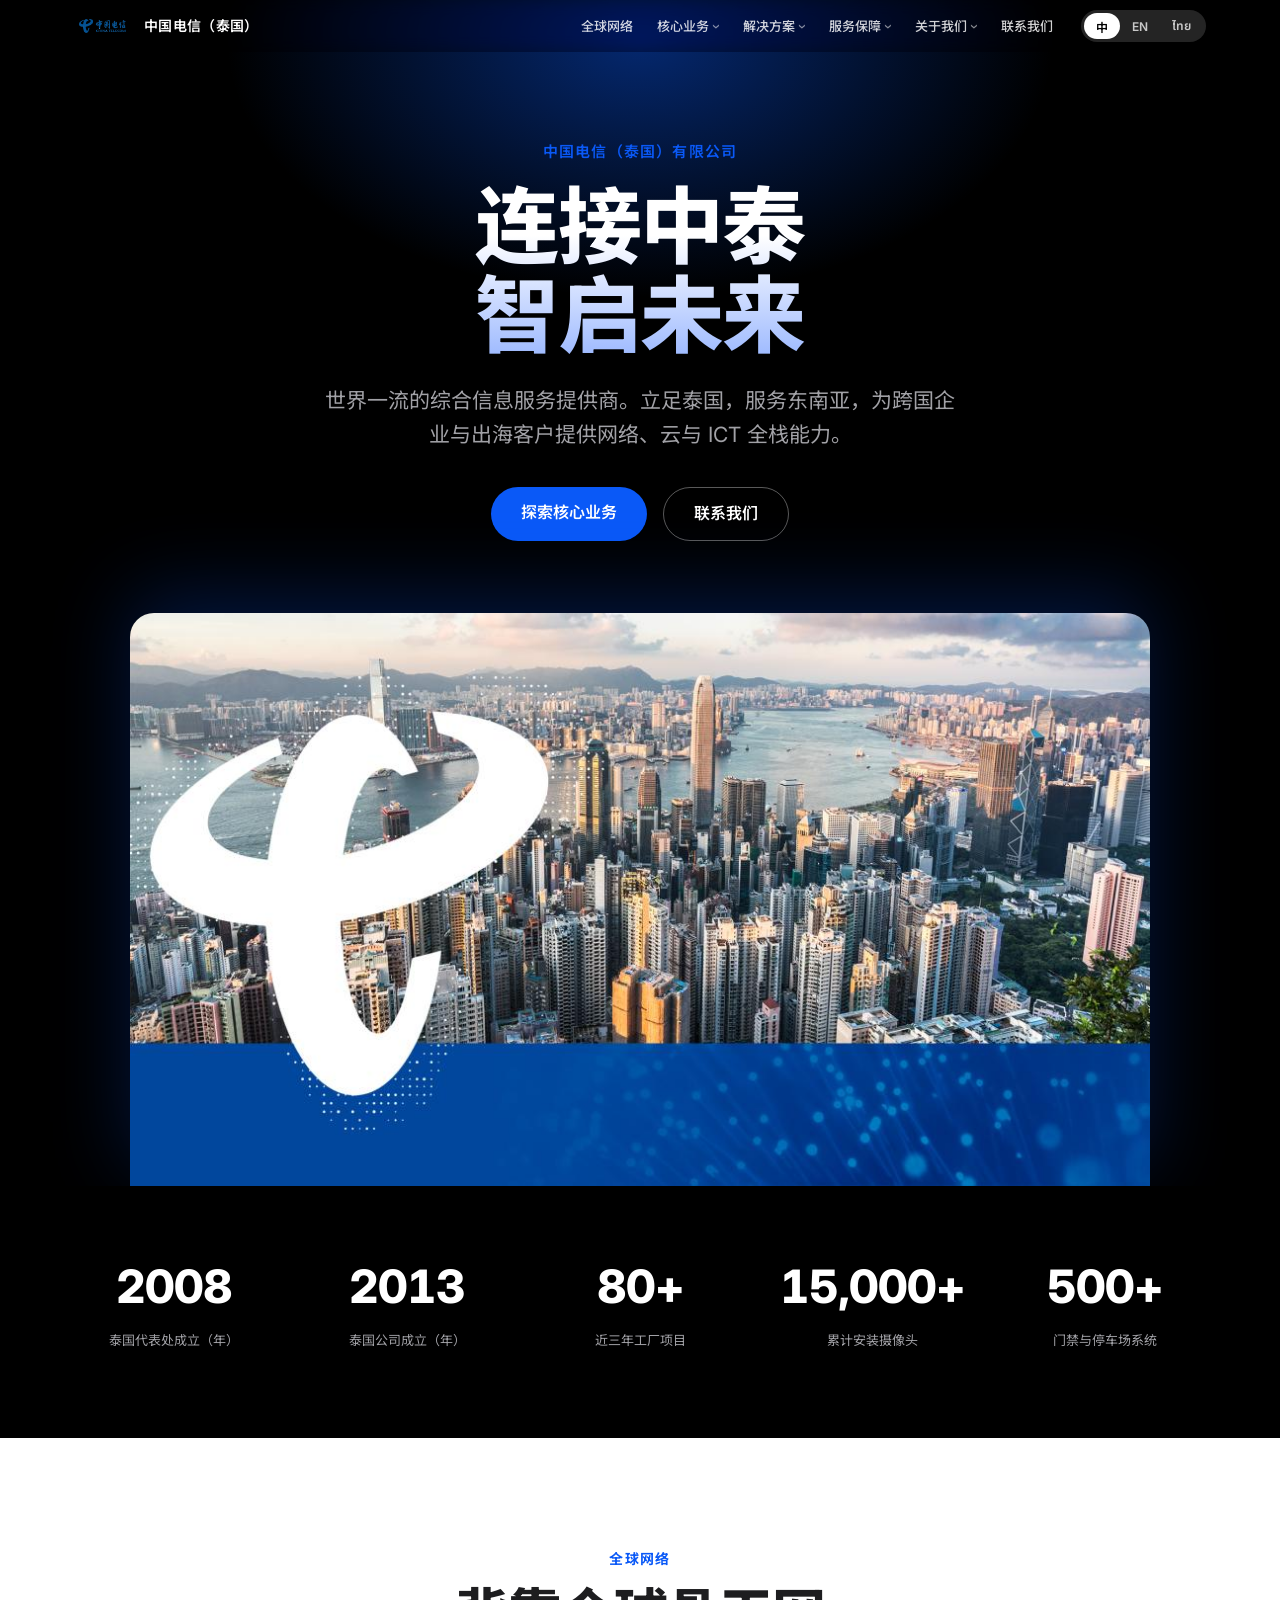
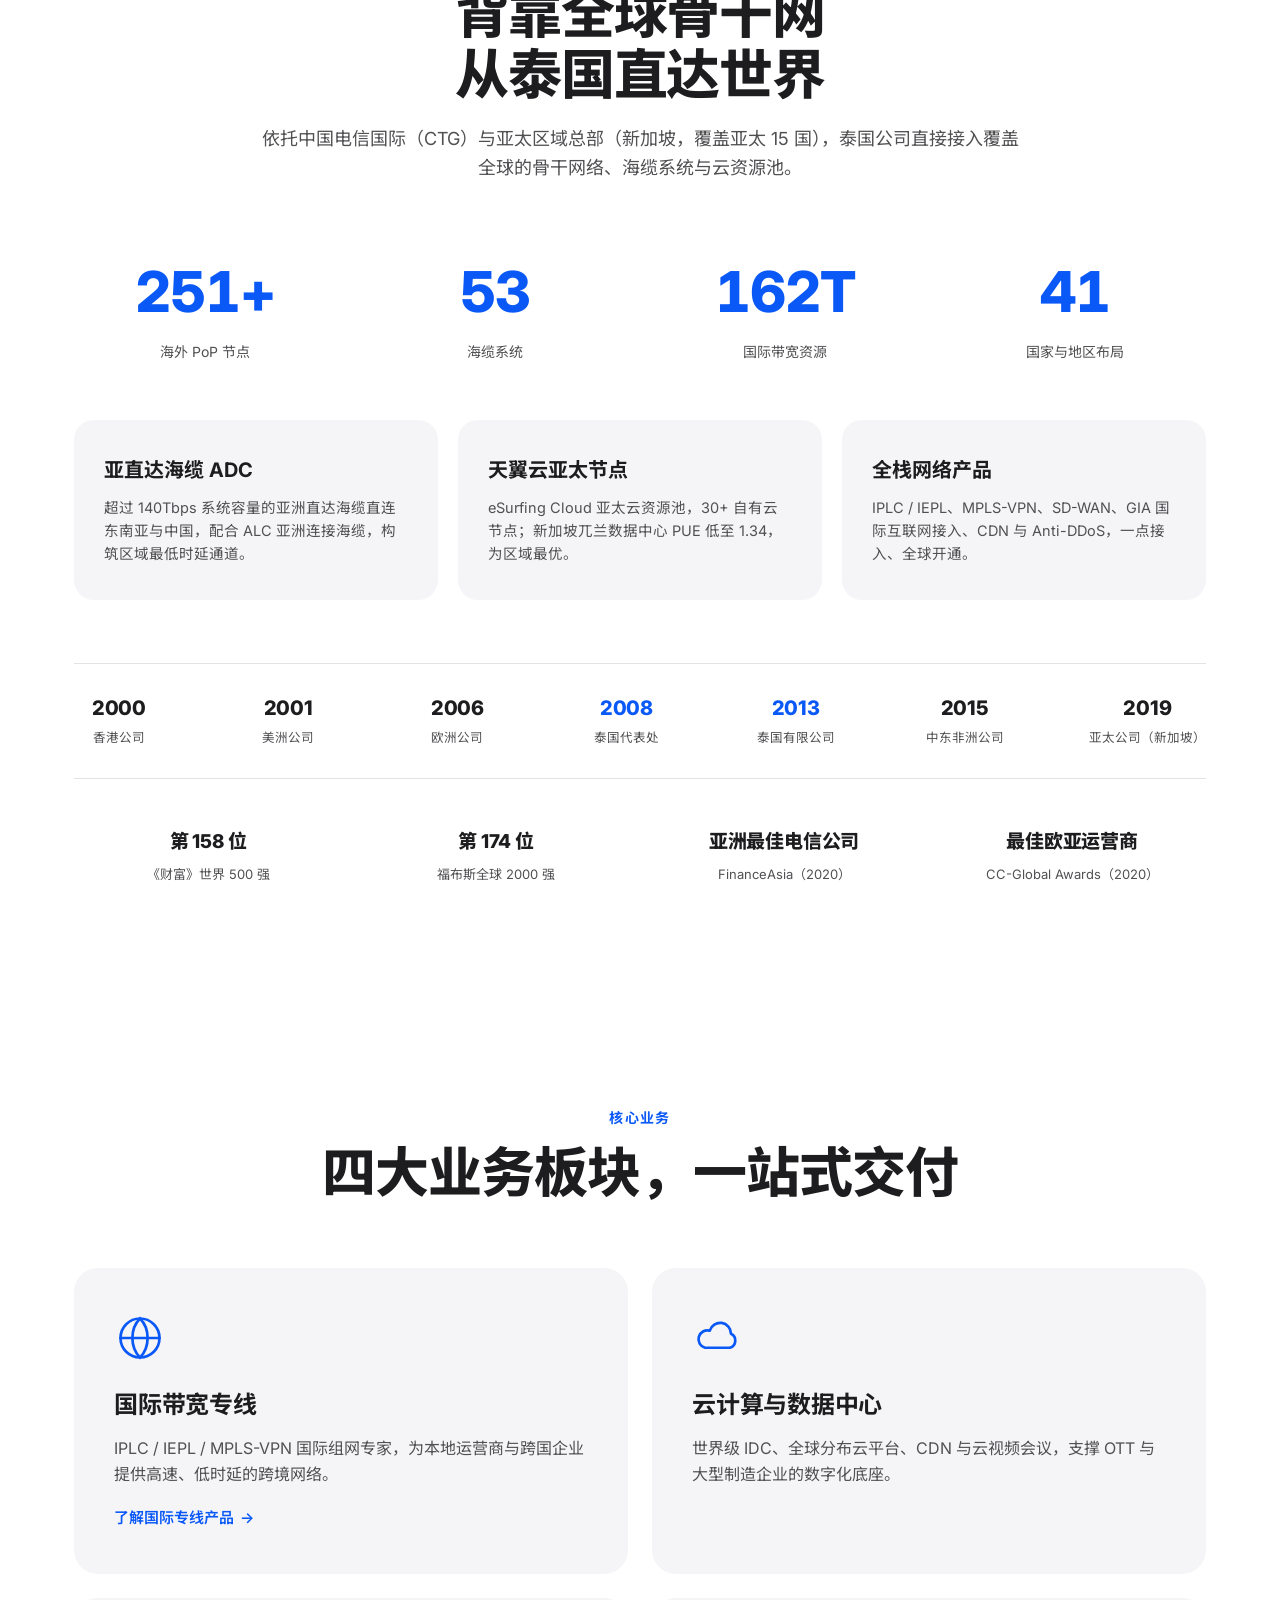
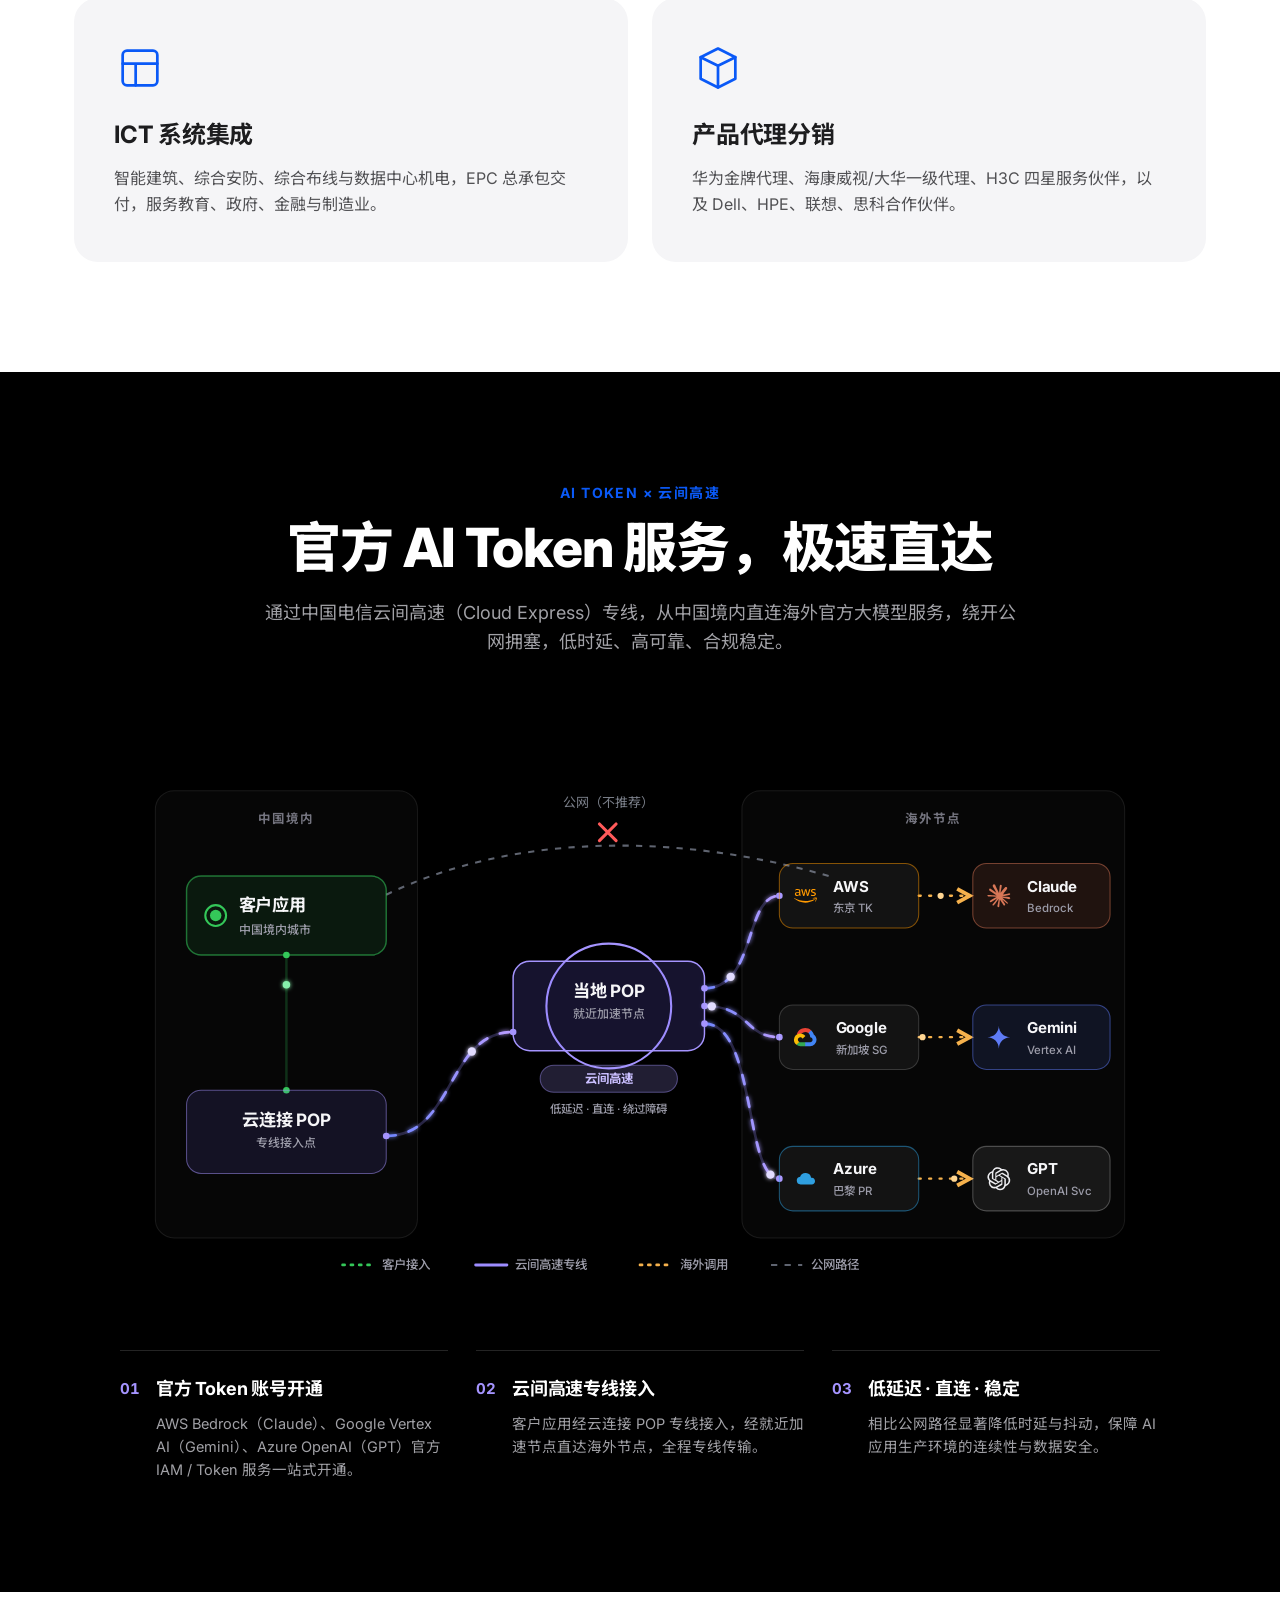
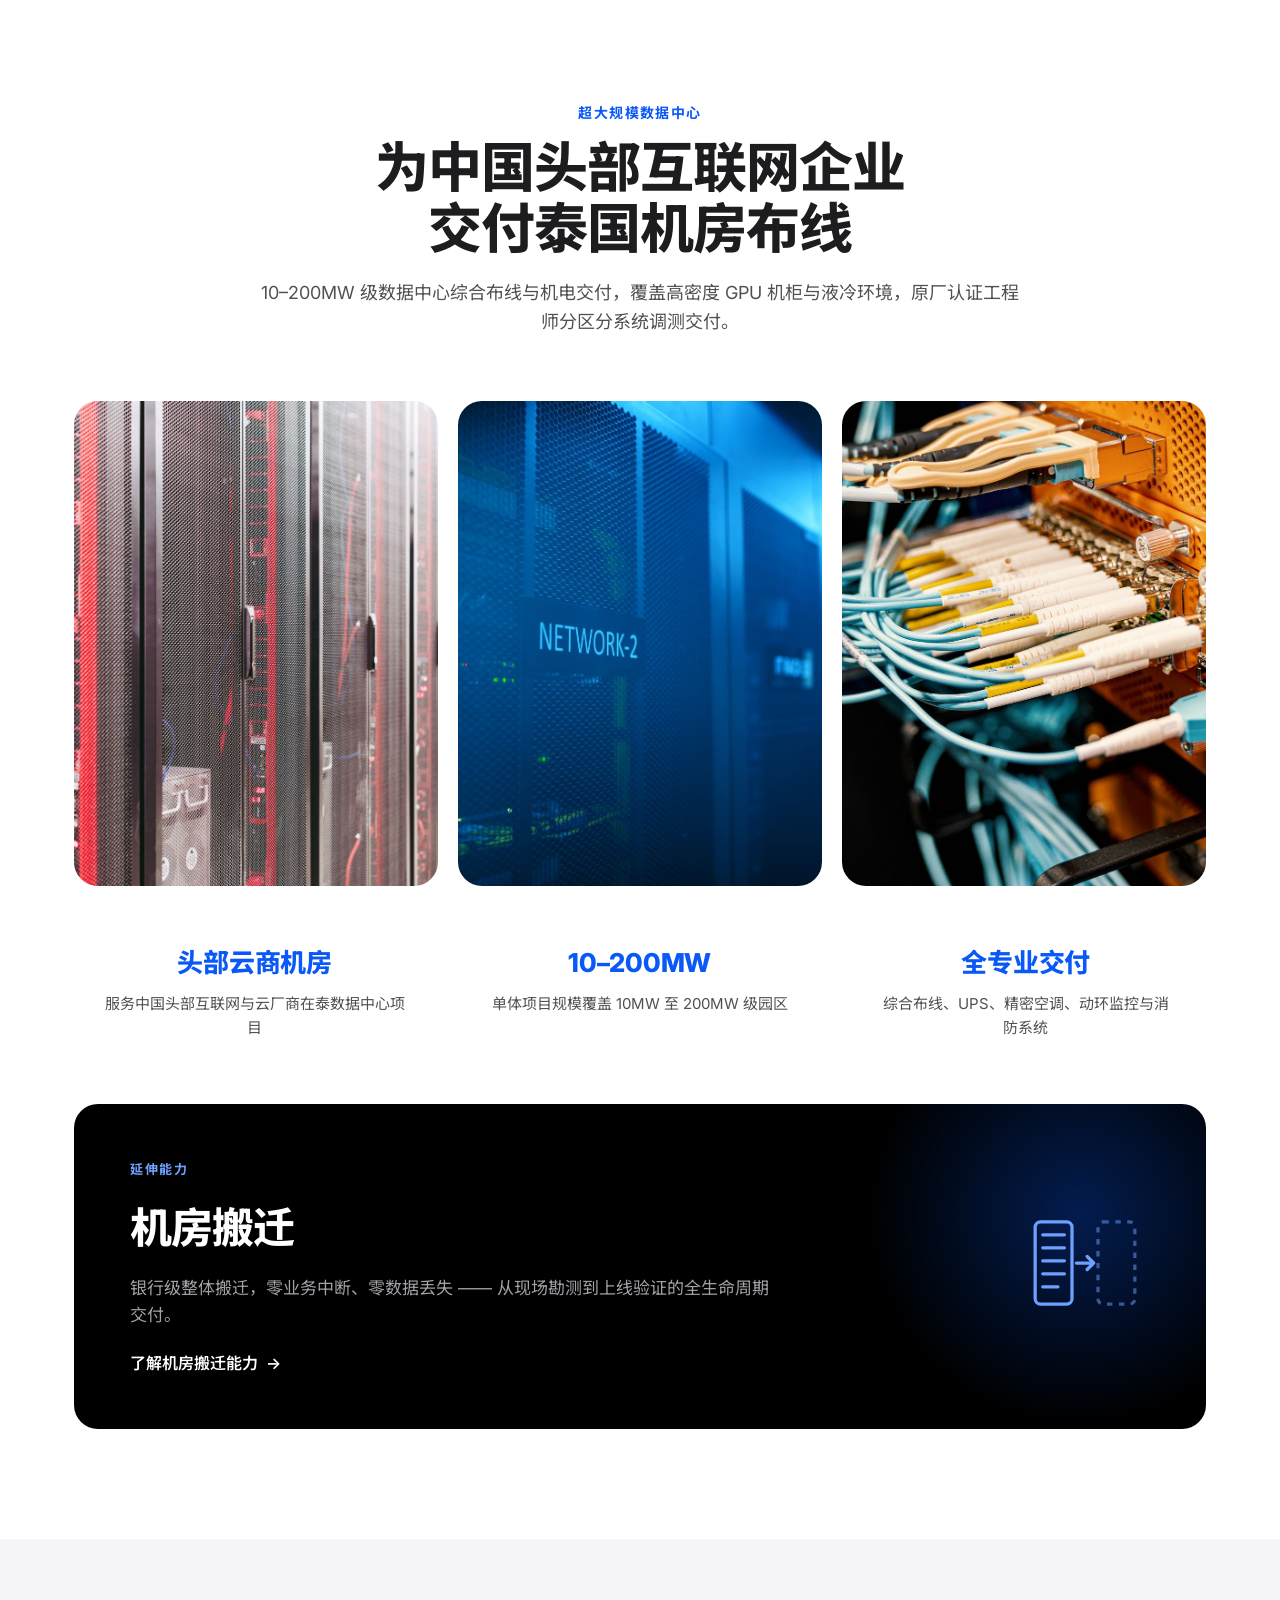
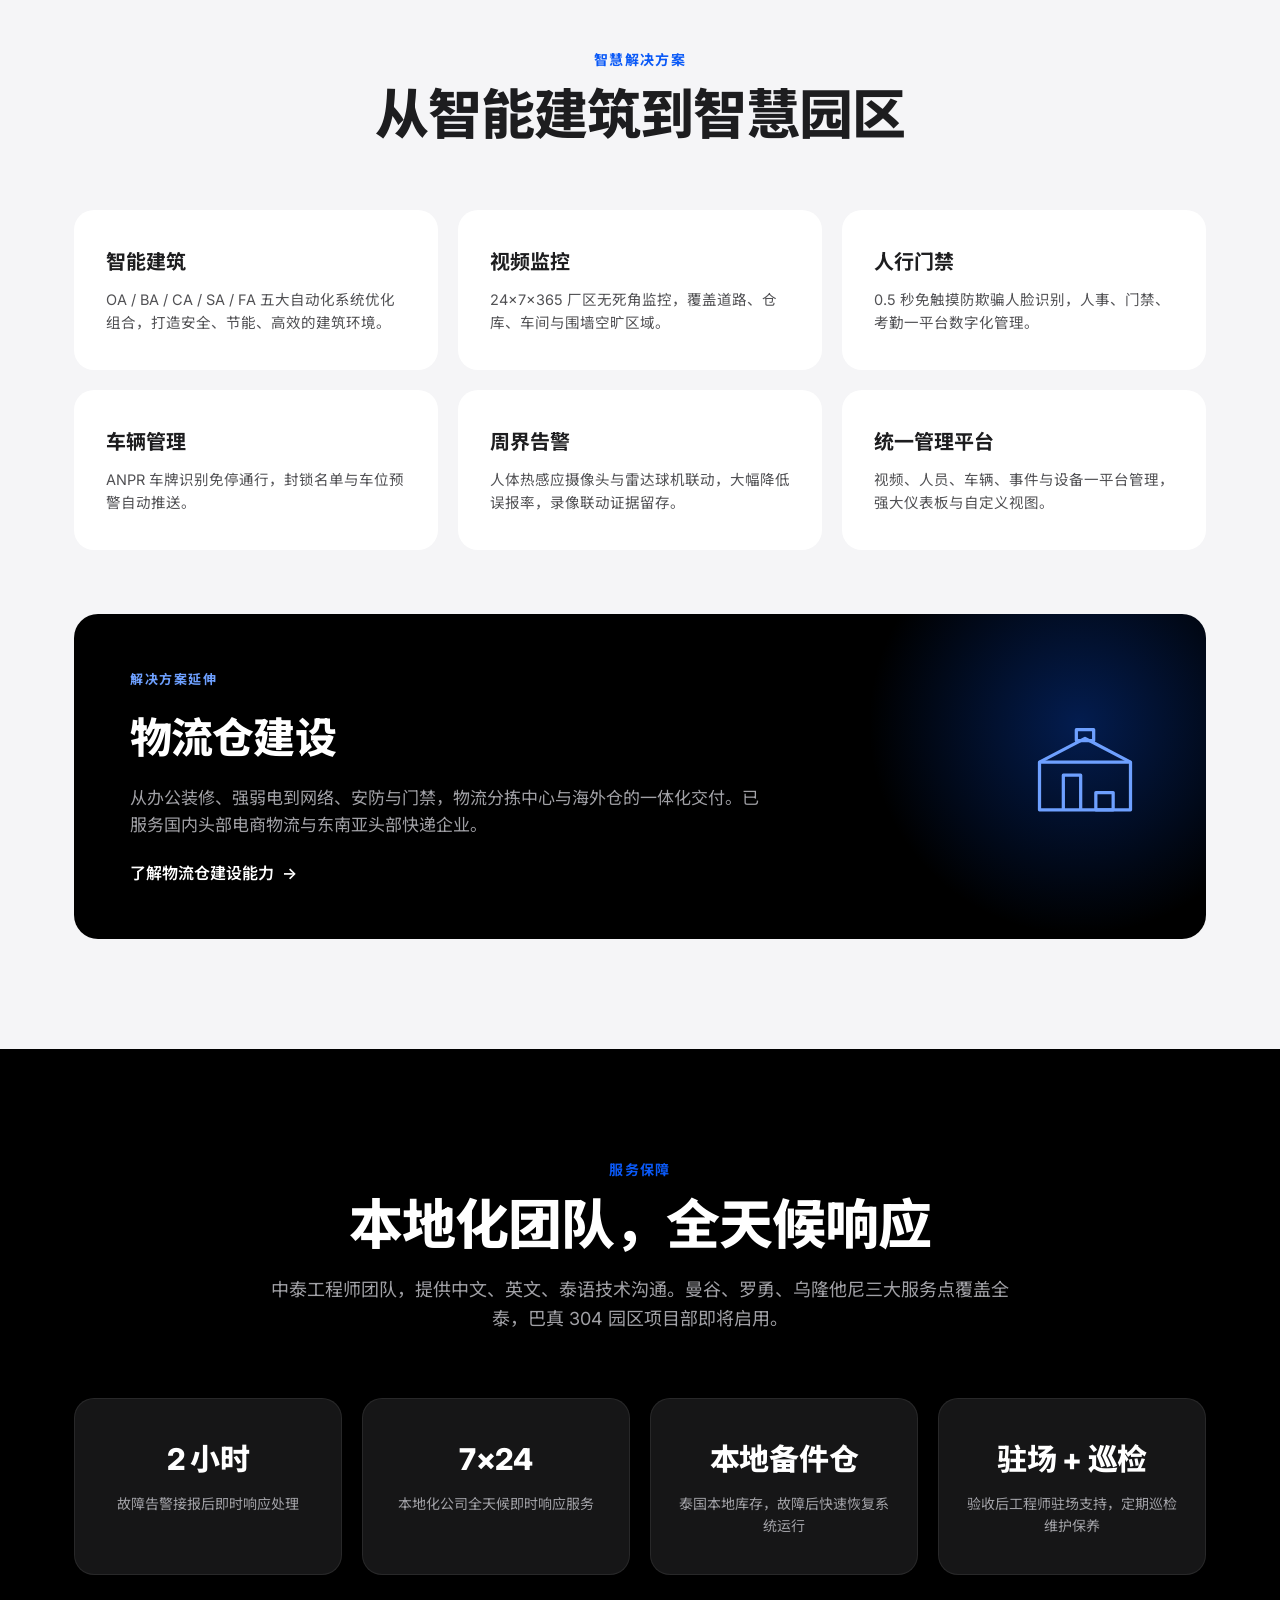
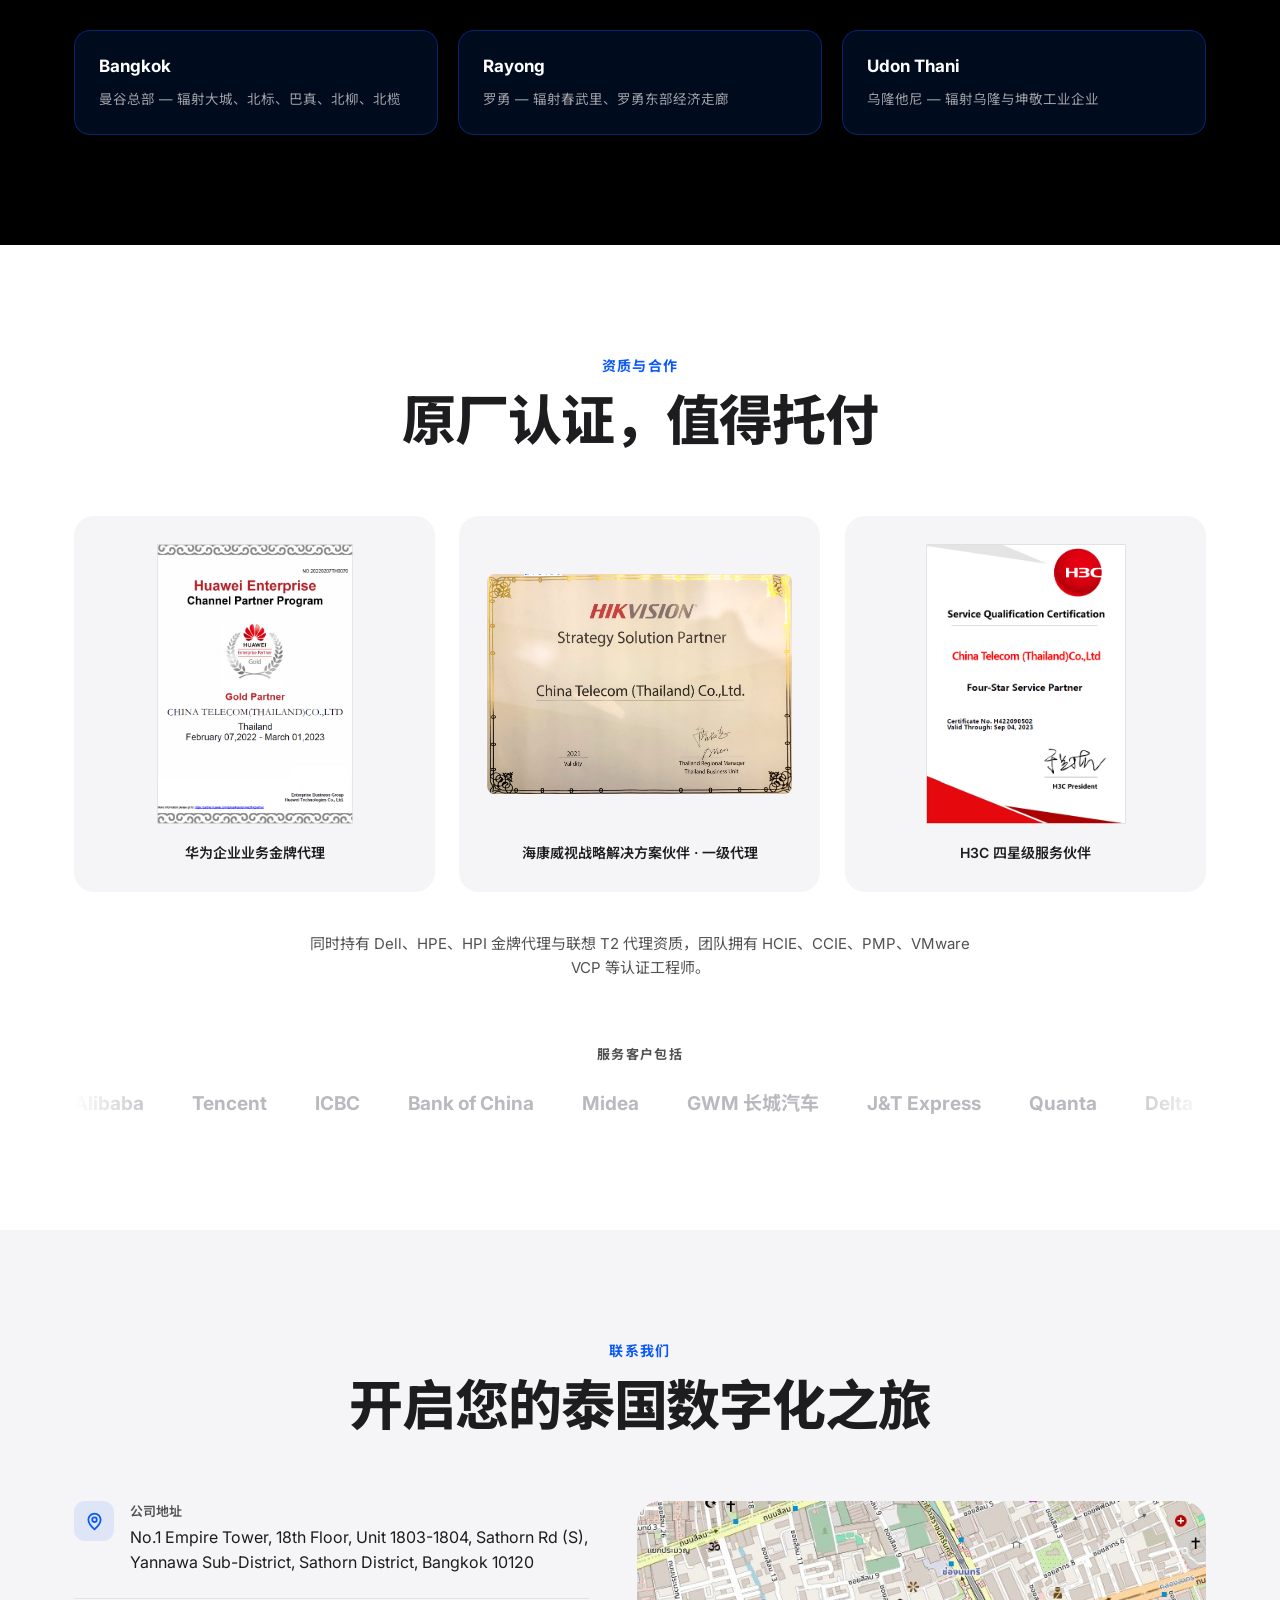
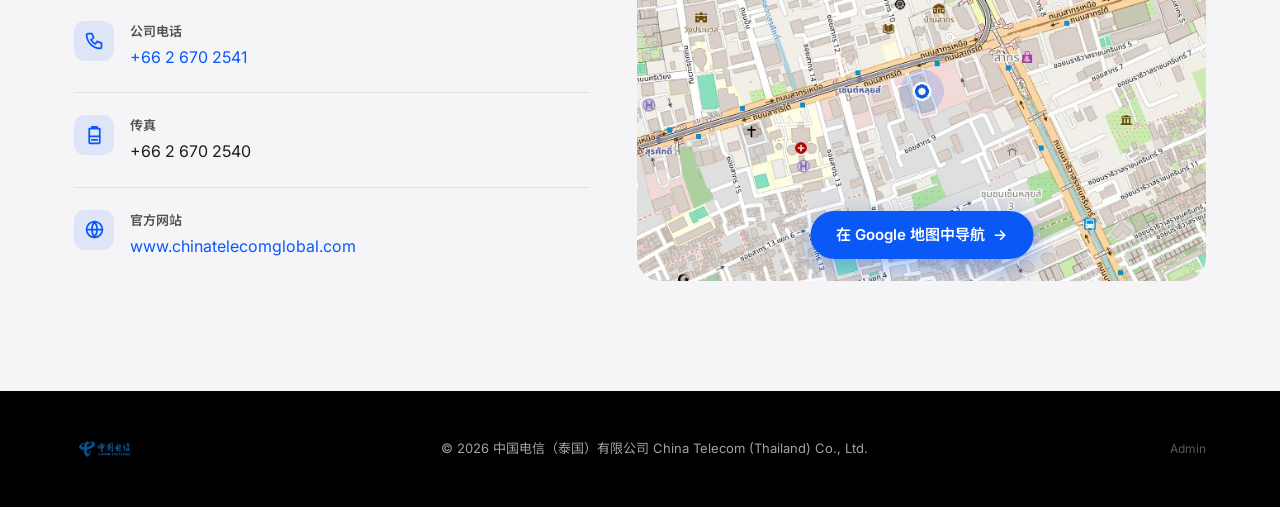
==== commit a598f047: "feat: animated Cloud Express Token flow diagram (v1.6) - Replace static Token image with full-width " ====
--- a/index.html
+++ b/index.html
@@ -194,25 +194,108 @@
       <h2 data-i18n="token.title">官方 AI Token 服务，极速直达</h2>
       <p class="section-sub" data-i18n="token.sub">通过中国电信云间高速（Cloud Express）专线，从中国境内直连海外官方大模型服务，绕开公网拥塞，低时延、高可靠、合规稳定。</p>
     </div>
-    <div class="token-layout">
-      <div class="token-points">
-        <div class="token-point reveal">
-          <span class="tp-num">01</span>
-          <div><h4 data-i18n="token.p1t">官方 Token 账号开通</h4><p data-i18n="token.p1d">AWS Bedrock（Claude）、Google Vertex AI（Gemini）、Azure OpenAI（GPT）官方 IAM / Token 服务一站式开通。</p></div>
-        </div>
-        <div class="token-point reveal">
-          <span class="tp-num">02</span>
-          <div><h4 data-i18n="token.p2t">云间高速专线接入</h4><p data-i18n="token.p2d">客户应用经云连接 POP 专线接入，经就近加速节点直达海外节点，全程专线传输。</p></div>
-        </div>
-        <div class="token-point reveal">
-          <span class="tp-num">03</span>
-          <div><h4 data-i18n="token.p3t">低延迟 · 直连 · 稳定</h4><p data-i18n="token.p3d">相比公网路径显著降低时延与抖动，保障 AI 应用生产环境的连续性与数据安全。</p></div>
-        </div>
-      </div>
-      <figure class="token-figure reveal">
-        <img src="assets/img/token-cloudexpress.jpg" alt="Token via Cloud Express">
-        <figcaption data-i18n="token.cap">客户通过云间高速访问官方 Token IAM 服务</figcaption>
-      </figure>
+    <div class="token-flow reveal">
+      <svg viewBox="0 0 1000 560" class="tk-svg" role="img" aria-labelledby="tkTitle">
+        <title id="tkTitle" data-i18n="token.cap">客户通过云间高速访问官方 Token IAM 服务</title>
+        <defs>
+          <linearGradient id="tkpg" x1="0" y1="0" x2="1" y2="0"><stop offset="0" stop-color="#6f86ff"/><stop offset="1" stop-color="#bb9eff"/></linearGradient>
+          <filter id="tkglow" x="-60%" y="-60%" width="220%" height="220%"><feGaussianBlur stdDeviation="2" result="b"/><feMerge><feMergeNode in="b"/><feMergeNode in="SourceGraphic"/></feMerge></filter>
+          <marker id="tkar" markerWidth="9" markerHeight="9" refX="6" refY="4.5" orient="auto"><path d="M1 1.5 L6.5 4.5 L1 7.5" fill="none" stroke="#f5b14c" stroke-width="1.7"/></marker>
+        </defs>
+
+        <rect x="34" y="68" width="252" height="430" rx="18" fill="rgba(255,255,255,.022)" stroke="rgba(255,255,255,.09)"/>
+        <text x="160" y="99" text-anchor="middle" font-size="12" class="tk-zl" data-i18n="tk.zoneCN">中国境内</text>
+        <rect x="598" y="68" width="368" height="430" rx="18" fill="rgba(255,255,255,.022)" stroke="rgba(255,255,255,.09)"/>
+        <text x="782" y="99" text-anchor="middle" font-size="12" class="tk-zl" data-i18n="tk.zoneOS">海外节点</text>
+
+        <path class="tk-pub" d="M256 168 C 380 108, 540 108, 688 152"/>
+        <text x="470" y="84" text-anchor="middle" font-size="12.5" fill="#797e88" data-i18n="tk.public">公网（不推荐）</text>
+        <g stroke="#ff5a5a" stroke-width="3" stroke-linecap="round"><line x1="461" y1="100" x2="477" y2="116"/><line x1="477" y1="100" x2="461" y2="116"/></g>
+
+        <rect x="64" y="150" width="192" height="76" rx="14" fill="rgba(52,199,89,.10)" stroke="rgba(52,199,89,.55)" stroke-width="1.4"/>
+        <circle class="tk-cr" cx="92" cy="188" r="10" stroke-width="2"/><circle cx="92" cy="188" r="5.5" fill="#34c759"/>
+        <text x="114" y="184" font-size="16.5" class="tk-lbl" data-i18n="tk.cust">客户应用</text>
+        <text x="114" y="206" font-size="11.5" class="tk-sub" data-i18n="tk.custSub">中国境内城市</text>
+
+        <path class="tk-basec" d="M160 226 V 356"/><path class="tk-flowc" d="M160 226 V 356"/>
+        <circle class="tk-portc" cx="160" cy="226" r="3.2"/><circle class="tk-portc" cx="160" cy="356" r="3.2"/>
+        <path id="tkpc" d="M160 226 V 356" fill="none"/>
+        <circle class="tk-dotc" r="3.6"><animateMotion dur="2.2s" repeatCount="indefinite"><mpath href="#tkpc"/></animateMotion></circle>
+
+        <rect x="64" y="356" width="192" height="80" rx="14" fill="rgba(124,108,255,.12)" stroke="rgba(165,148,255,.5)"/>
+        <text x="160" y="390" text-anchor="middle" font-size="16.5" class="tk-lbl" data-i18n="tk.pop">云连接 POP</text>
+        <text x="160" y="411" text-anchor="middle" font-size="11.5" class="tk-sub" data-i18n="tk.popSub">专线接入点</text>
+
+        <circle class="tk-pr" cx="470" cy="275" r="60" stroke-width="2"/>
+        <rect x="378" y="232" width="184" height="86" rx="16" fill="rgba(124,108,255,.18)" stroke="#a594ff" stroke-width="1.4"/>
+        <text x="470" y="266" text-anchor="middle" font-size="16.5" class="tk-lbl" data-i18n="tk.local">当地 POP</text>
+        <text x="470" y="287" text-anchor="middle" font-size="11.5" class="tk-sub" data-i18n="tk.localSub">就近加速节点</text>
+        <rect x="404" y="332" width="132" height="26" rx="13" fill="rgba(165,148,255,.2)" stroke="rgba(165,148,255,.45)"/>
+        <text x="470" y="349" text-anchor="middle" font-size="12" fill="#cabfff" font-weight="700" data-i18n="tk.express">云间高速</text>
+        <text x="470" y="378" text-anchor="middle" font-size="11" class="tk-sub" data-i18n="tk.expressSub">低延迟 · 直连 · 绕过障碍</text>
+
+        <path id="tq0" class="tk-base" d="M256 400 C 322 400, 314 300, 378 300"/><path class="tk-flow" d="M256 400 C 322 400, 314 300, 378 300"/>
+        <path id="tq1" class="tk-base" d="M562 258 C 612 258, 600 169, 634 169"/><path class="tk-flow" d="M562 258 C 612 258, 600 169, 634 169"/>
+        <path id="tq2" class="tk-base" d="M562 275 C 606 275, 600 305, 634 305"/><path class="tk-flow" d="M562 275 C 606 275, 600 305, 634 305"/>
+        <path id="tq3" class="tk-base" d="M562 292 C 612 292, 600 441, 634 441"/><path class="tk-flow" d="M562 292 C 612 292, 600 441, 634 441"/>
+        <circle class="tk-port" cx="256" cy="400" r="3.2"/><circle class="tk-port" cx="378" cy="300" r="3.2"/>
+        <circle class="tk-port" cx="562" cy="258" r="3.2"/><circle class="tk-port" cx="562" cy="275" r="3.2"/><circle class="tk-port" cx="562" cy="292" r="3.2"/>
+        <circle class="tk-port" cx="634" cy="169" r="3.2"/><circle class="tk-port" cx="634" cy="305" r="3.2"/><circle class="tk-port" cx="634" cy="441" r="3.2"/>
+        <circle class="tk-dot" r="4"><animateMotion dur="1.9s" repeatCount="indefinite"><mpath href="#tq0"/></animateMotion></circle>
+        <circle class="tk-dot" r="4"><animateMotion dur="2.1s" begin=".3s" repeatCount="indefinite"><mpath href="#tq1"/></animateMotion></circle>
+        <circle class="tk-dot" r="4"><animateMotion dur="2.1s" begin=".6s" repeatCount="indefinite"><mpath href="#tq2"/></animateMotion></circle>
+        <circle class="tk-dot" r="4"><animateMotion dur="2.1s" begin=".9s" repeatCount="indefinite"><mpath href="#tq3"/></animateMotion></circle>
+
+        <path id="tb1" class="tk-flowo" d="M768 169 H 816" marker-end="url(#tkar)"/>
+        <path id="tb2" class="tk-flowo" d="M768 305 H 816" marker-end="url(#tkar)"/>
+        <path id="tb3" class="tk-flowo" d="M768 441 H 816" marker-end="url(#tkar)"/>
+        <circle class="tk-doto" r="3"><animateMotion dur="1.1s" repeatCount="indefinite"><mpath href="#tb1"/></animateMotion></circle>
+        <circle class="tk-doto" r="3"><animateMotion dur="1.1s" begin=".4s" repeatCount="indefinite"><mpath href="#tb2"/></animateMotion></circle>
+        <circle class="tk-doto" r="3"><animateMotion dur="1.1s" begin=".8s" repeatCount="indefinite"><mpath href="#tb3"/></animateMotion></circle>
+
+        <rect x="634" y="138" width="134" height="62" rx="13" fill="rgba(255,255,255,.05)" stroke="rgba(255,153,0,.5)"/>
+        <g transform="translate(648,158) scale(0.92)"><path fill="#ff9900" d="M6.763 10.036c0 .296.032.535.088.71.064.176.144.368.256.576.04.063.056.127.056.183 0 .08-.048.16-.152.24l-.503.335a.383.383 0 0 1-.208.072c-.08 0-.16-.04-.239-.112a2.47 2.47 0 0 1-.287-.375 6.18 6.18 0 0 1-.248-.471c-.622.734-1.405 1.101-2.347 1.101-.67 0-1.205-.191-1.596-.574-.391-.384-.59-.894-.59-1.533 0-.678.239-1.23.726-1.644.487-.415 1.133-.623 1.955-.623.272 0 .551.024.846.064.296.04.6.104.918.176v-.583c0-.607-.127-1.03-.375-1.277-.255-.248-.686-.367-1.3-.367-.28 0-.568.031-.863.103-.295.072-.583.16-.862.272a2.287 2.287 0 0 1-.28.104.488.488 0 0 1-.127.023c-.112 0-.168-.08-.168-.247v-.391c0-.128.016-.224.056-.28a.597.597 0 0 1 .224-.167c.279-.144.614-.264 1.005-.36a4.84 4.84 0 0 1 1.246-.151c.95 0 1.644.216 2.091.647.439.43.662 1.085.662 1.963v2.586zm-3.24 1.214c.263 0 .534-.048.822-.144.287-.096.543-.271.758-.51.128-.152.224-.32.272-.512.047-.191.08-.423.08-.694v-.335a6.66 6.66 0 0 0-.735-.136 6.02 6.02 0 0 0-.75-.048c-.535 0-.926.104-1.19.32-.263.215-.39.518-.39.917 0 .375.095.655.295.846.191.2.47.296.838.296zm6.41.862c-.144 0-.24-.024-.304-.08-.064-.048-.12-.16-.168-.311L7.586 5.55a1.398 1.398 0 0 1-.072-.32c0-.128.064-.2.191-.2h.783c.151 0 .255.025.31.08.065.048.113.16.16.312l1.342 5.284 1.245-5.284c.04-.16.088-.264.151-.312a.549.549 0 0 1 .32-.08h.638c.152 0 .256.025.32.08.063.048.12.16.151.312l1.261 5.348 1.381-5.348c.048-.16.104-.264.16-.312a.52.52 0 0 1 .311-.08h.743c.127 0 .2.065.2.2 0 .04-.009.08-.017.128a1.137 1.137 0 0 1-.056.2l-1.923 6.17c-.048.16-.104.263-.168.311a.51.51 0 0 1-.303.08h-.687c-.151 0-.255-.024-.32-.08-.063-.056-.119-.16-.15-.32l-1.238-5.148-1.23 5.14c-.04.16-.087.264-.15.32-.065.056-.177.08-.32.08zm10.256.215c-.415 0-.83-.048-1.229-.143-.399-.096-.71-.2-.918-.32-.128-.071-.215-.151-.247-.223a.563.563 0 0 1-.048-.224v-.407c0-.167.064-.247.183-.247.048 0 .096.008.144.024.048.016.12.048.2.08.271.12.566.215.878.279.319.064.63.096.95.096.502 0 .894-.088 1.165-.264a.86.86 0 0 0 .415-.758.777.777 0 0 0-.215-.559c-.144-.151-.416-.287-.807-.415l-1.157-.36c-.583-.183-1.014-.454-1.277-.813a1.902 1.902 0 0 1-.4-1.158c0-.335.073-.63.216-.886.144-.255.335-.479.575-.654.24-.184.51-.32.83-.415.32-.096.655-.136 1.006-.136.175 0 .359.008.535.032.183.024.35.056.518.088.16.04.312.08.455.127.144.048.256.096.336.144a.69.69 0 0 1 .24.2.43.43 0 0 1 .071.263v.375c0 .168-.064.256-.184.256a.83.83 0 0 1-.303-.096 3.652 3.652 0 0 0-1.532-.311c-.455 0-.815.071-1.062.223-.248.152-.375.383-.375.71 0 .224.08.416.24.567.159.152.454.304.877.44l1.134.358c.574.184.99.44 1.237.767.247.327.367.702.367 1.117 0 .343-.072.655-.207.926-.144.272-.336.511-.583.703-.248.2-.543.343-.886.447-.36.111-.734.167-1.142.167zM21.698 16.207c-2.626 1.94-6.442 2.969-9.722 2.969-4.598 0-8.74-1.7-11.87-4.526-.247-.223-.024-.527.272-.351 3.384 1.963 7.559 3.153 11.877 3.153 2.914 0 6.114-.607 9.06-1.852.439-.2.814.287.383.607zM22.792 14.961c-.336-.43-2.22-.207-3.074-.103-.255.032-.295-.192-.063-.36 1.5-1.053 3.967-.75 4.254-.399.287.36-.08 2.826-1.485 4.007-.215.184-.423.088-.327-.151.32-.79 1.03-2.57.695-2.994z"/></g>
+        <text x="686" y="165" font-size="14.5" class="tk-lbl">AWS</text><text x="686" y="185" font-size="11" class="tk-sub" data-i18n="tk.tokyo">东京 TK</text>
+        <rect x="820" y="138" width="132" height="62" rx="13" fill="rgba(217,119,87,.12)" stroke="rgba(217,119,87,.5)"/>
+        <g transform="translate(834,158) scale(0.92)"><path fill="#d97757" d="m4.7144 15.9555 4.7174-2.6471.079-.2307-.079-.1275h-.2307l-.7893-.0486-2.6956-.0729-2.3375-.0971-2.2646-.1214-.5707-.1215-.5343-.7042.0546-.3522.4797-.3218.686.0608 1.5179.1032 2.2767.1578 1.6514.0972 2.4468.255h.3886l.0546-.1579-.1336-.0971-.1032-.0972L6.973 9.8356l-2.55-1.6879-1.3356-.9714-.7225-.4918-.3643-.4614-.1578-1.0078.6557-.7225.8803.0607.2246.0607.8925.686 1.9064 1.4754 2.4893 1.8336.3643.3035.1457-.1032.0182-.0728-.164-.2733-1.3539-2.4467-1.445-2.4893-.6435-1.032-.17-.6194c-.0607-.255-.1032-.4674-.1032-.7285L6.287.1335 6.6997 0l.9957.1336.419.3642.6192 1.4147 1.0018 2.2282 1.5543 3.0296.4553.8985.2429.8318.091.255h.1579v-.1457l.1275-1.706.2368-2.0947.2307-2.6957.0789-.7589.3764-.9107.7468-.4918.5828.2793.4797.686-.0668.4433-.2853 1.8517-.5586 2.9021-.3643 1.9429h.2125l.2429-.2429.9835-1.3053 1.6514-2.0643.7286-.8196.85-.9046.5464-.4311h1.0321l.759 1.1293-.34 1.1657-1.0625 1.3478-.8804 1.1414-1.2628 1.7-.7893 1.36.0729.1093.1882-.0183 2.8535-.607 1.5421-.2794 1.8396-.3157.8318.3886.091.3946-.3278.8075-1.967.4857-2.3072.4614-3.4364.8136-.0425.0304.0486.0607 1.5482.1457.6618.0364h1.621l3.0175.2247.7892.522.4736.6376-.079.4857-1.2142.6193-1.6393-.3886-3.825-.9107-1.3113-.3279h-.1822v.1093l1.0929 1.0686 2.0035 1.8092 2.5075 2.3314.1275.5768-.3218.4554-.34-.0486-2.2039-1.6575-.85-.7468-1.9246-1.621h-.1275v.17l.4432.6496 2.3436 3.5214.1214 1.0807-.17.3521-.6071.2125-.6679-.1214-1.3721-1.9246L14.38 17.959l-1.1414-1.9428-.1397.079-.674 7.2552-.3156.3703-.7286.2793-.6071-.4614-.3218-.7468.3218-1.4753.3886-1.9246.3157-1.53.2853-1.9004.17-.6314-.0121-.0425-.1397.0182-1.4328 1.9672-2.1796 2.9446-1.7243 1.8456-.4128.164-.7164-.3704.0667-.6618.4008-.5889 2.386-3.0357 1.4389-1.882.929-1.0868-.0062-.1579h-.0546l-6.3385 4.1164-1.1293.1457-.4857-.4554.0608-.7467.2307-.2429 1.9064-1.3114Z"/></g>
+        <text x="872" y="165" font-size="14.5" class="tk-lbl">Claude</text><text x="872" y="185" font-size="11" class="tk-sub">Bedrock</text>
+
+        <rect x="634" y="274" width="134" height="62" rx="13" fill="rgba(255,255,255,.05)" stroke="rgba(255,255,255,.18)"/>
+        <g transform="translate(648,294) scale(0.34)"><path d="M40.728 20.488l2.05.035 5.57-5.57.27-2.36C44.2 8.657 38.367 6.26 31.993 6.26c-11.54 0-21.28 7.852-24.163 18.488.608-.424 1.908-.106 1.908-.106l11.13-1.83s.572-.947.862-.9A13.88 13.88 0 0 1 32 17.375c3.3.007 6.34 1.173 8.728 3.102z" fill="#ea4335"/><path d="M56.17 24.77c-1.293-4.77-3.958-8.982-7.555-12.177l-7.887 7.887c3.16 2.55 5.187 6.452 5.187 10.82v1.392c3.837 0 6.954 3.124 6.954 6.954 0 3.837-3.124 6.954-6.954 6.954H32.007L30.615 48v8.346l1.392 1.385h13.908A18.11 18.11 0 0 0 64 39.647c-.007-6.155-3.1-11.6-7.83-14.876z" fill="#4285f4"/><path d="M18.085 57.74h13.9V46.6h-13.9a6.89 6.89 0 0 1-2.862-.622l-2.007.615-5.57 5.57-.488 1.88a18 18 0 0 0 10.926 3.689z" fill="#34a853"/><path d="M18.085 21.57A18.11 18.11 0 0 0 0 39.654c0 5.873 2.813 11.095 7.166 14.403l8.064-8.064a6.96 6.96 0 0 1-4.099-6.339c0-3.837 3.124-6.954 6.954-6.954 2.82 0 5.244 1.7 6.34 4.1l8.064-8.064c-3.307-4.353-8.53-7.166-14.403-7.166z" fill="#fbbc05"/></g>
+        <text x="688" y="301" font-size="14.5" class="tk-lbl">Google</text><text x="688" y="321" font-size="11" class="tk-sub" data-i18n="tk.singapore">新加坡 SG</text>
+        <rect x="820" y="274" width="132" height="62" rx="13" fill="rgba(94,123,245,.12)" stroke="rgba(94,123,245,.5)"/>
+        <g transform="translate(834,294) scale(0.92)"><path fill="#5e7bf5" d="M11.04 19.32Q12 21.51 12 24q0-2.49.93-4.68.96-2.19 2.58-3.81t3.81-2.55Q21.51 12 24 12q-2.49 0-4.68-.93a12.3 12.3 0 0 1-3.81-2.58 12.3 12.3 0 0 1-2.58-3.81Q12 2.49 12 0q0 2.49-.96 4.68-.93 2.19-2.55 3.81a12.3 12.3 0 0 1-3.81 2.58Q2.49 12 0 12q2.49 0 4.68.96 2.19.93 3.81 2.55t2.55 3.81"/></g>
+        <text x="872" y="301" font-size="14.5" class="tk-lbl">Gemini</text><text x="872" y="321" font-size="11" class="tk-sub">Vertex AI</text>
+
+        <rect x="634" y="410" width="134" height="62" rx="13" fill="rgba(255,255,255,.05)" stroke="rgba(47,159,224,.5)"/>
+        <g transform="translate(648,430) scale(0.92)"><path fill="#2f9fe0" d="M19 18H7a4 4 0 0 1-.5-7.97 6 6 0 0 1 11.5 1.02A3.5 3.5 0 0 1 19 18z"/></g>
+        <text x="686" y="437" font-size="14.5" class="tk-lbl">Azure</text><text x="686" y="457" font-size="11" class="tk-sub" data-i18n="tk.paris">巴黎 PR</text>
+        <rect x="820" y="410" width="132" height="62" rx="13" fill="rgba(255,255,255,.07)" stroke="rgba(255,255,255,.26)"/>
+        <g transform="translate(834,430) scale(0.92)"><path fill="#ededf0" d="M22.2819 9.8211a5.9847 5.9847 0 0 0-.5157-4.9108 6.0462 6.0462 0 0 0-6.5098-2.9A6.0651 6.0651 0 0 0 4.9807 4.1818a5.9847 5.9847 0 0 0-3.9977 2.9 6.0462 6.0462 0 0 0 .7427 7.0966 5.98 5.98 0 0 0 .511 4.9107 6.051 6.051 0 0 0 6.5146 2.9001A5.9847 5.9847 0 0 0 13.2599 24a6.0557 6.0557 0 0 0 5.7718-4.2058 5.9894 5.9894 0 0 0 3.9977-2.9001 6.0557 6.0557 0 0 0-.7475-7.0729zm-9.022 12.6081a4.4755 4.4755 0 0 1-2.8764-1.0408l.1419-.0804 4.7783-2.7582a.7948.7948 0 0 0 .3927-.6813v-6.7369l2.02 1.1686a.071.071 0 0 1 .038.052v5.5826a4.504 4.504 0 0 1-4.4945 4.4944zm-9.6607-4.1254a4.4708 4.4708 0 0 1-.5346-3.0137l.142.0852 4.783 2.7582a.7712.7712 0 0 0 .7806 0l5.8428-3.3685v2.3324a.0804.0804 0 0 1-.0332.0615L9.74 19.9502a4.4992 4.4992 0 0 1-6.1408-1.6464zM2.3408 7.8956a4.485 4.485 0 0 1 2.3655-1.9728V11.6a.7664.7664 0 0 0 .3879.6765l5.8144 3.3543-2.0201 1.1685a.0757.0757 0 0 1-.071 0l-4.8303-2.7865A4.504 4.504 0 0 1 2.3408 7.872zm16.5963 3.8558L13.1038 8.364 15.1192 7.2a.0757.0757 0 0 1 .071 0l4.8303 2.7913a4.4944 4.4944 0 0 1-.6765 8.1042v-5.6772a.79.79 0 0 0-.407-.667zm2.0107-3.0231l-.142-.0852-4.7735-2.7818a.7759.7759 0 0 0-.7854 0L9.409 9.2297V6.8974a.0662.0662 0 0 1 .0284-.0615l4.8303-2.7866a4.4992 4.4992 0 0 1 6.6802 4.66zM8.3065 12.863l-2.02-1.1638a.0804.0804 0 0 1-.038-.0567V6.0742a4.4992 4.4992 0 0 1 7.3757-3.4537l-.142.0805L8.704 5.459a.7948.7948 0 0 0-.3927.6813zm1.0976-2.3654l2.602-1.4998 2.6069 1.4998v2.9994l-2.5974 1.4997-2.6067-1.4997Z"/></g>
+        <text x="872" y="437" font-size="14.5" class="tk-lbl">GPT</text><text x="872" y="457" font-size="11" class="tk-sub">OpenAI Svc</text>
+
+        <g transform="translate(214,524)" font-size="12">
+          <line x1="0" y1="0" x2="30" y2="0" stroke="#34c759" stroke-width="2.6" stroke-linecap="round" stroke-dasharray="2 6"/><text x="38" y="4" class="tk-sub" data-i18n="tk.lgCust">客户接入</text>
+          <line x1="128" y1="0" x2="158" y2="0" stroke="#9d8cff" stroke-width="2.8" stroke-linecap="round"/><text x="166" y="4" class="tk-sub" data-i18n="tk.lgExpress">云间高速专线</text>
+          <line x1="286" y1="0" x2="316" y2="0" stroke="#f5b14c" stroke-width="2.6" stroke-linecap="round" stroke-dasharray="2 6"/><text x="324" y="4" class="tk-sub" data-i18n="tk.lgOvs">海外调用</text>
+          <line x1="412" y1="0" x2="442" y2="0" class="tk-pub"/><text x="450" y="4" class="tk-sub" data-i18n="tk.lgPub">公网路径</text>
+        </g>
+      </svg>
+    </div>
+
+    <div class="token-points stagger">
+      <div class="token-point reveal">
+        <span class="tp-num">01</span>
+        <div><h4 data-i18n="token.p1t">官方 Token 账号开通</h4><p data-i18n="token.p1d">AWS Bedrock（Claude）、Google Vertex AI（Gemini）、Azure OpenAI（GPT）官方 IAM / Token 服务一站式开通。</p></div>
+      </div>
+      <div class="token-point reveal">
+        <span class="tp-num">02</span>
+        <div><h4 data-i18n="token.p2t">云间高速专线接入</h4><p data-i18n="token.p2d">客户应用经云连接 POP 专线接入，经就近加速节点直达海外节点，全程专线传输。</p></div>
+      </div>
+      <div class="token-point reveal">
+        <span class="tp-num">03</span>
+        <div><h4 data-i18n="token.p3t">低延迟 · 直连 · 稳定</h4><p data-i18n="token.p3d">相比公网路径显著降低时延与抖动，保障 AI 应用生产环境的连续性与数据安全。</p></div>
+      </div>
     </div>
   </div>
 </section>
--- a/css/style.css
+++ b/css/style.css
@@ -211,22 +211,37 @@
 .biz-more::after { content: "→"; transition: transform .3s; }
 .biz-card-link:hover .biz-more::after { transform: translateX(5px); }
 
-/* ---------- Token ---------- */
-.token-layout {
-  display: grid; grid-template-columns: 0.9fr 1.1fr; gap: 56px; align-items: center;
-}
-.token-point { display: flex; gap: 20px; padding: 26px 0; border-bottom: 1px solid rgba(255,255,255,0.12); }
-.token-point:last-child { border-bottom: 0; }
-.tp-num { font-size: 15px; font-weight: 700; color: var(--blue); padding-top: 3px; }
-.token-point h4 { font-size: 19px; font-weight: 700; color: #fff; margin-bottom: 6px; }
-.token-point p { font-size: 15px; color: var(--dark-soft); }
-.token-figure {
-  background: #fff; border-radius: var(--radius); padding: 18px;
-  box-shadow: 0 30px 80px rgba(10,89,247,0.18);
-}
-.token-figure img { border-radius: 12px; }
-.token-figure figcaption {
-  text-align: center; font-size: 13px; color: var(--ink-soft); padding: 12px 8px 4px;
+/* ---------- Token (Cloud Express flow, layout B) ---------- */
+.token-flow { max-width: 1040px; margin: 8px auto 0; }
+.tk-svg { width: 100%; height: auto; display: block; }
+.token-points {
+  display: grid; grid-template-columns: repeat(3, 1fr); gap: 28px;
+  max-width: 1040px; margin: 48px auto 0;
+}
+.token-point { display: flex; gap: 16px; padding: 24px 0 0; border-top: 1px solid rgba(255,255,255,0.14); }
+.tp-num { font-size: 15px; font-weight: 700; color: #a594ff; padding-top: 2px; font-variant-numeric: tabular-nums; }
+.token-point h4 { font-size: 18px; font-weight: 700; color: #fff; margin-bottom: 8px; letter-spacing: -0.01em; }
+.token-point p { font-size: 14.5px; color: var(--dark-soft); line-height: 1.6; }
+
+/* Token diagram styling */
+.tk-lbl { fill: #f6f6f8; font-weight: 700; letter-spacing: -.01em; }
+.tk-sub { fill: #9b9ba8; font-weight: 500; }
+.tk-zl { fill: #74747f; font-weight: 700; letter-spacing: .16em; }
+.tk-flow { fill: none; stroke: url(#tkpg); stroke-width: 2.6; stroke-linecap: round; stroke-dasharray: 9 13; filter: url(#tkglow); animation: tkMarch 1.1s linear infinite; }
+.tk-flowc { fill: none; stroke: #34c759; stroke-width: 2.4; stroke-linecap: round; stroke-dasharray: 2 9; filter: url(#tkglow); animation: tkMarch 1.5s linear infinite; }
+.tk-flowo { fill: none; stroke: #f5b14c; stroke-width: 2.2; stroke-linecap: round; stroke-dasharray: 2 8; animation: tkMarch .9s linear infinite; }
+.tk-base { fill: none; stroke: rgba(150,140,255,.26); stroke-width: 2.6; stroke-linecap: round; }
+.tk-basec { fill: none; stroke: rgba(52,199,89,.22); stroke-width: 2.4; stroke-linecap: round; }
+.tk-pub { fill: none; stroke: #5f6470; stroke-width: 2; stroke-dasharray: 6 7; }
+.tk-port { fill: #a594ff; } .tk-portc { fill: #34c759; }
+.tk-dot { fill: #e2dcff; filter: url(#tkglow); } .tk-dotc { fill: #86efac; filter: url(#tkglow); } .tk-doto { fill: #ffd591; }
+.tk-pr { fill: none; stroke: #a594ff; transform-origin: 470px 275px; animation: tkPulse 2.6s ease-out infinite; }
+.tk-cr { fill: none; stroke: #34c759; transform-origin: 92px 188px; animation: tkPulse 2.4s ease-out infinite; }
+@keyframes tkMarch { to { stroke-dashoffset: -22; } }
+@keyframes tkPulse { 0% { opacity:.5; transform: scale(.5);} 70% { opacity:0; transform: scale(1.3);} 100% { opacity:0; } }
+@media (prefers-reduced-motion: reduce) {
+  .tk-flow, .tk-flowc, .tk-flowo { animation: none; stroke-dasharray: none; }
+  .tk-pr, .tk-cr { animation: none; opacity: 0; }
 }
 
 /* ---------- Data Center ---------- */
@@ -553,7 +568,7 @@
   .nav-toggle { display: block; }
   .brand-name { display: none; }
   .stats-grid { grid-template-columns: repeat(2, 1fr); row-gap: 40px; }
-  .biz-grid, .token-layout, .contact-grid, .ab-intro, .ab-inventory { grid-template-columns: 1fr; }
+  .biz-grid, .token-points, .contact-grid, .ab-intro, .ab-inventory { grid-template-columns: 1fr; }
   .sol-grid, .dc-gallery, .dc-facts, .svc-map, .cert-grid, .ab-gallery { grid-template-columns: 1fr 1fr; }
   .svc-grid { grid-template-columns: 1fr 1fr; }
   .gn-stats, .gn-awards { grid-template-columns: 1fr 1fr; row-gap: 32px; }
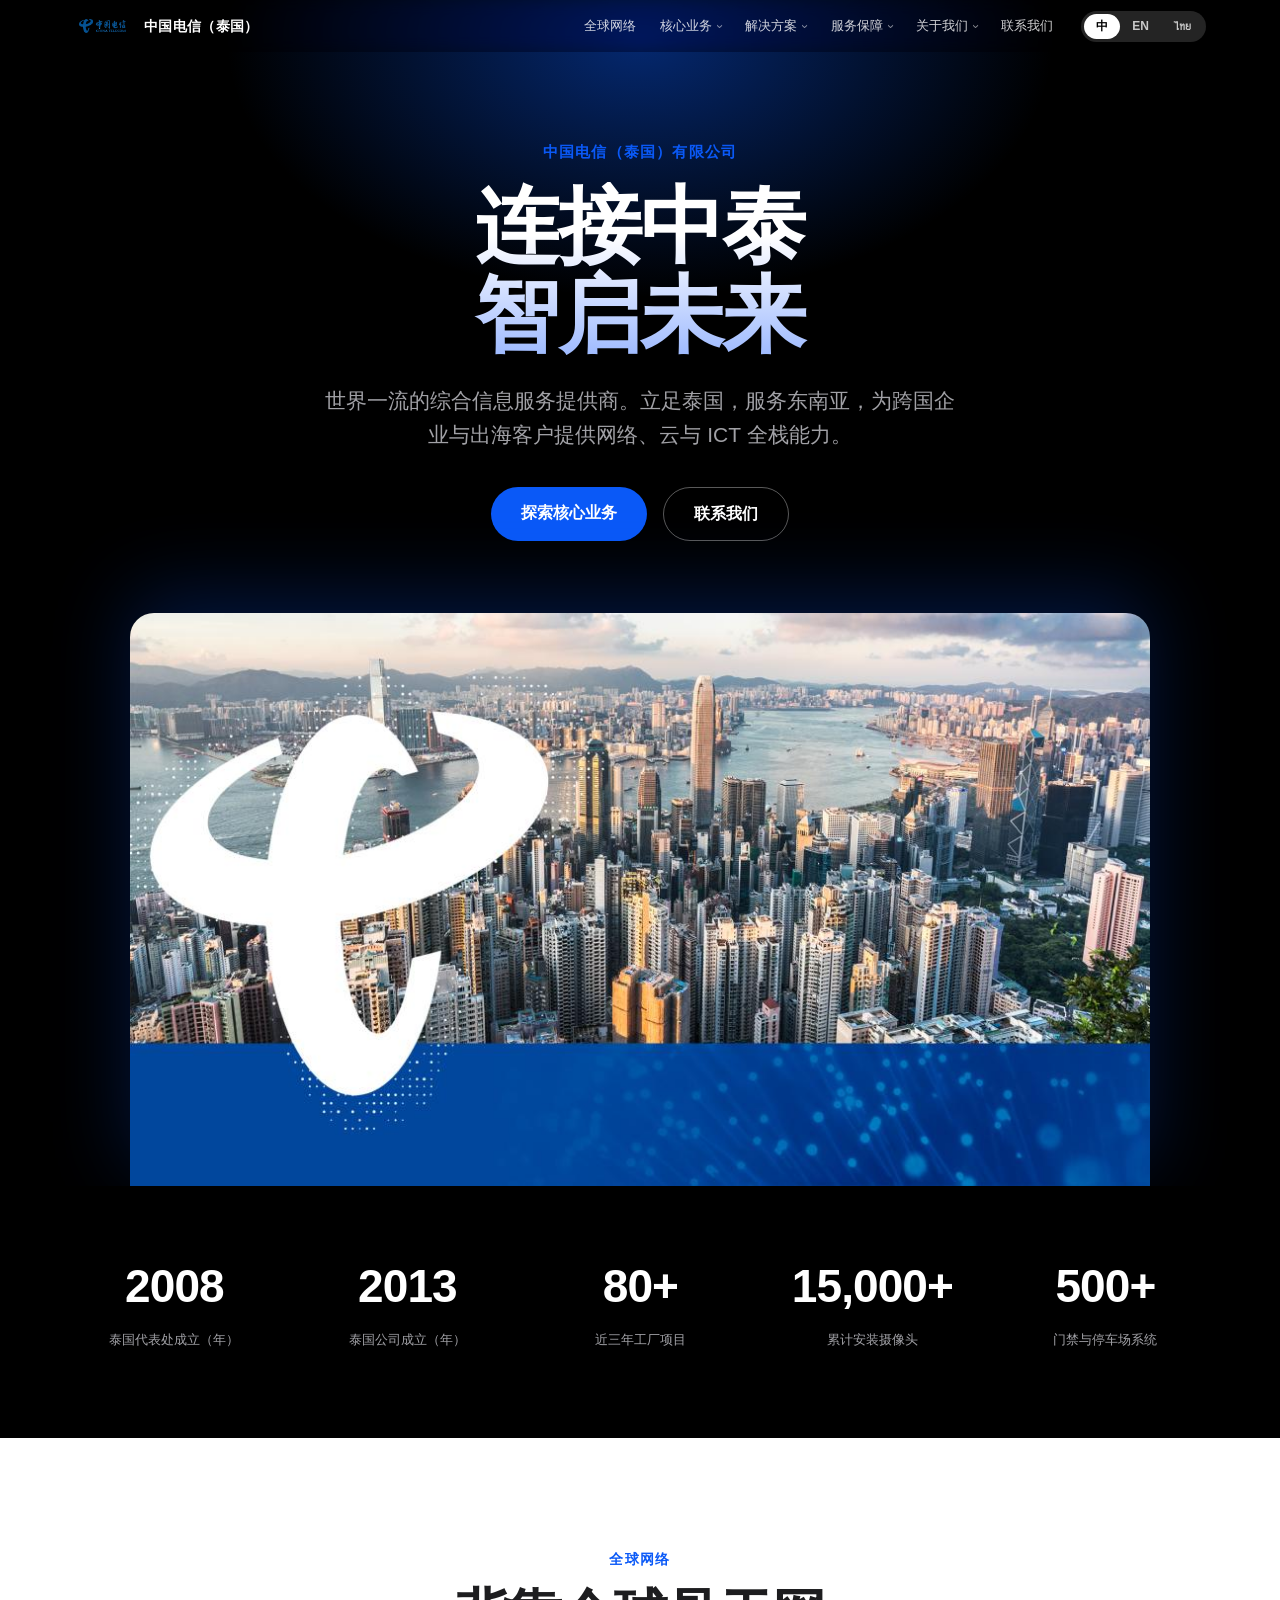
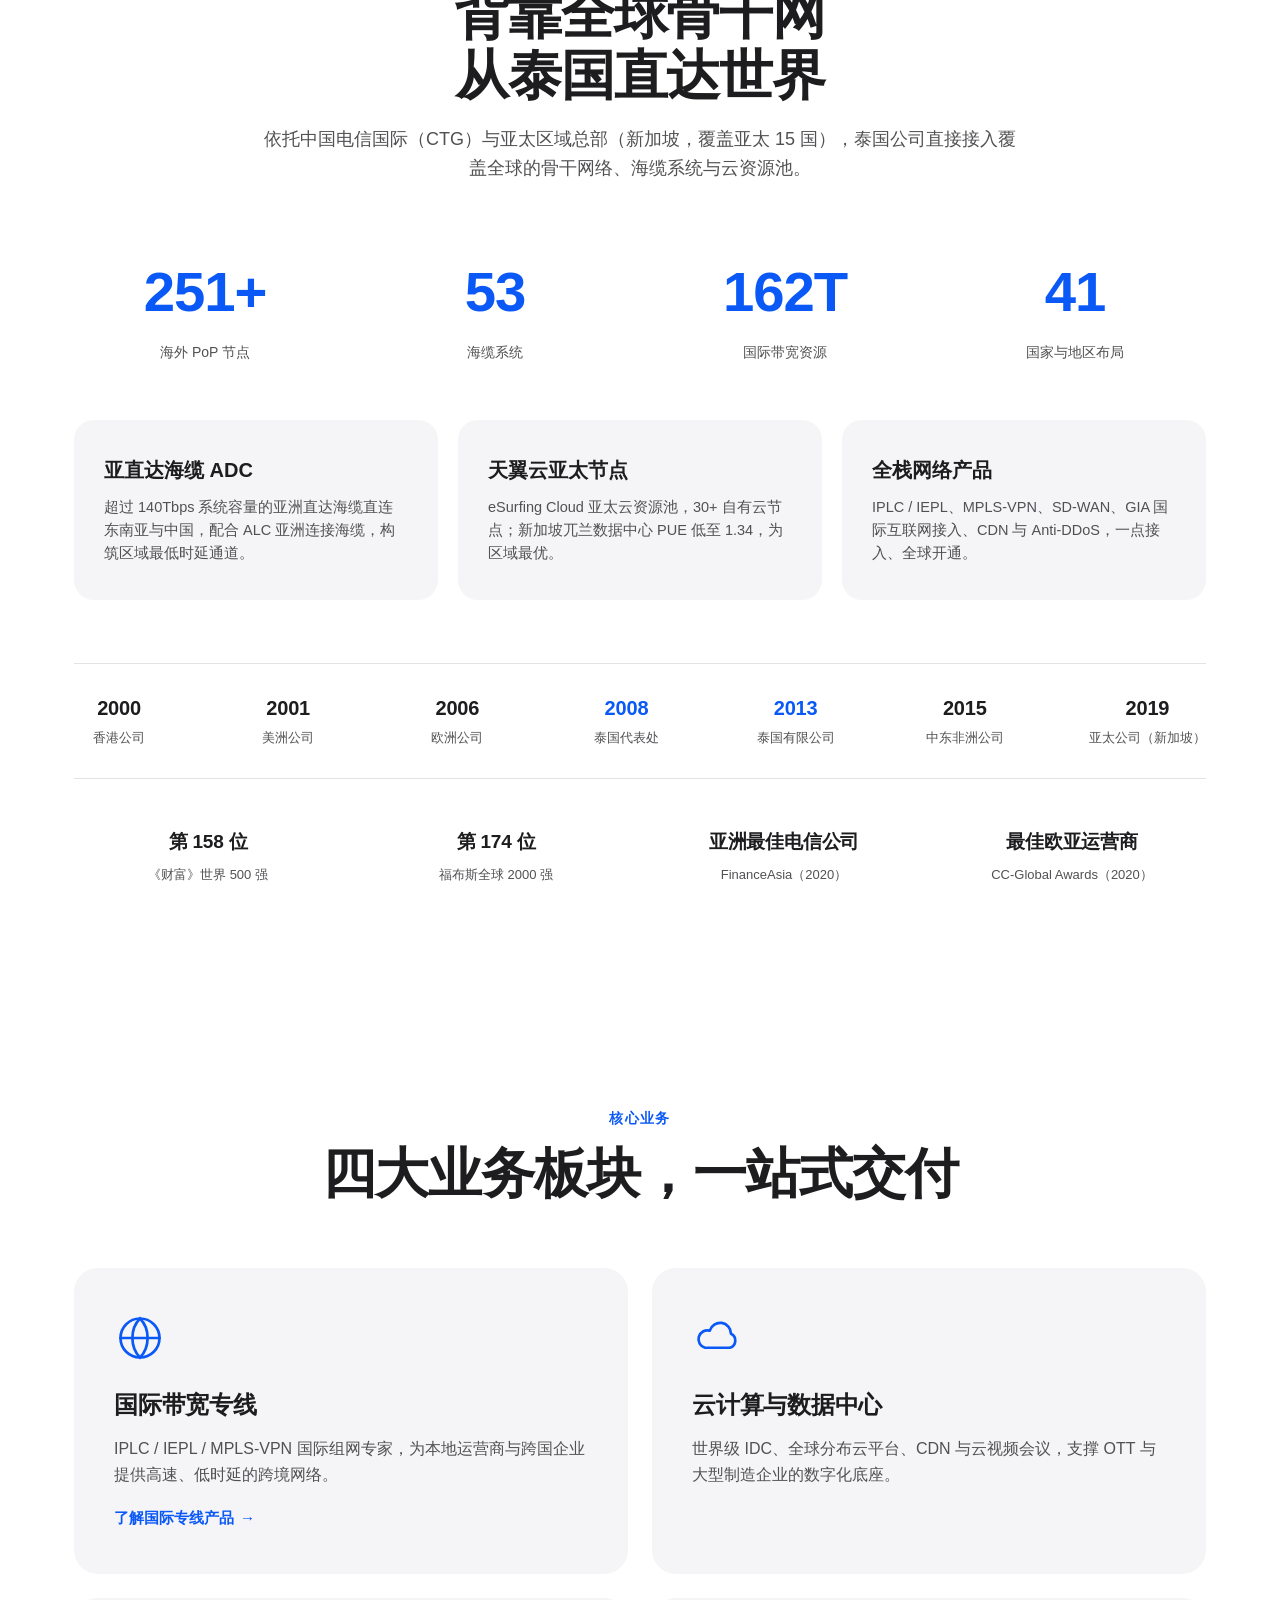
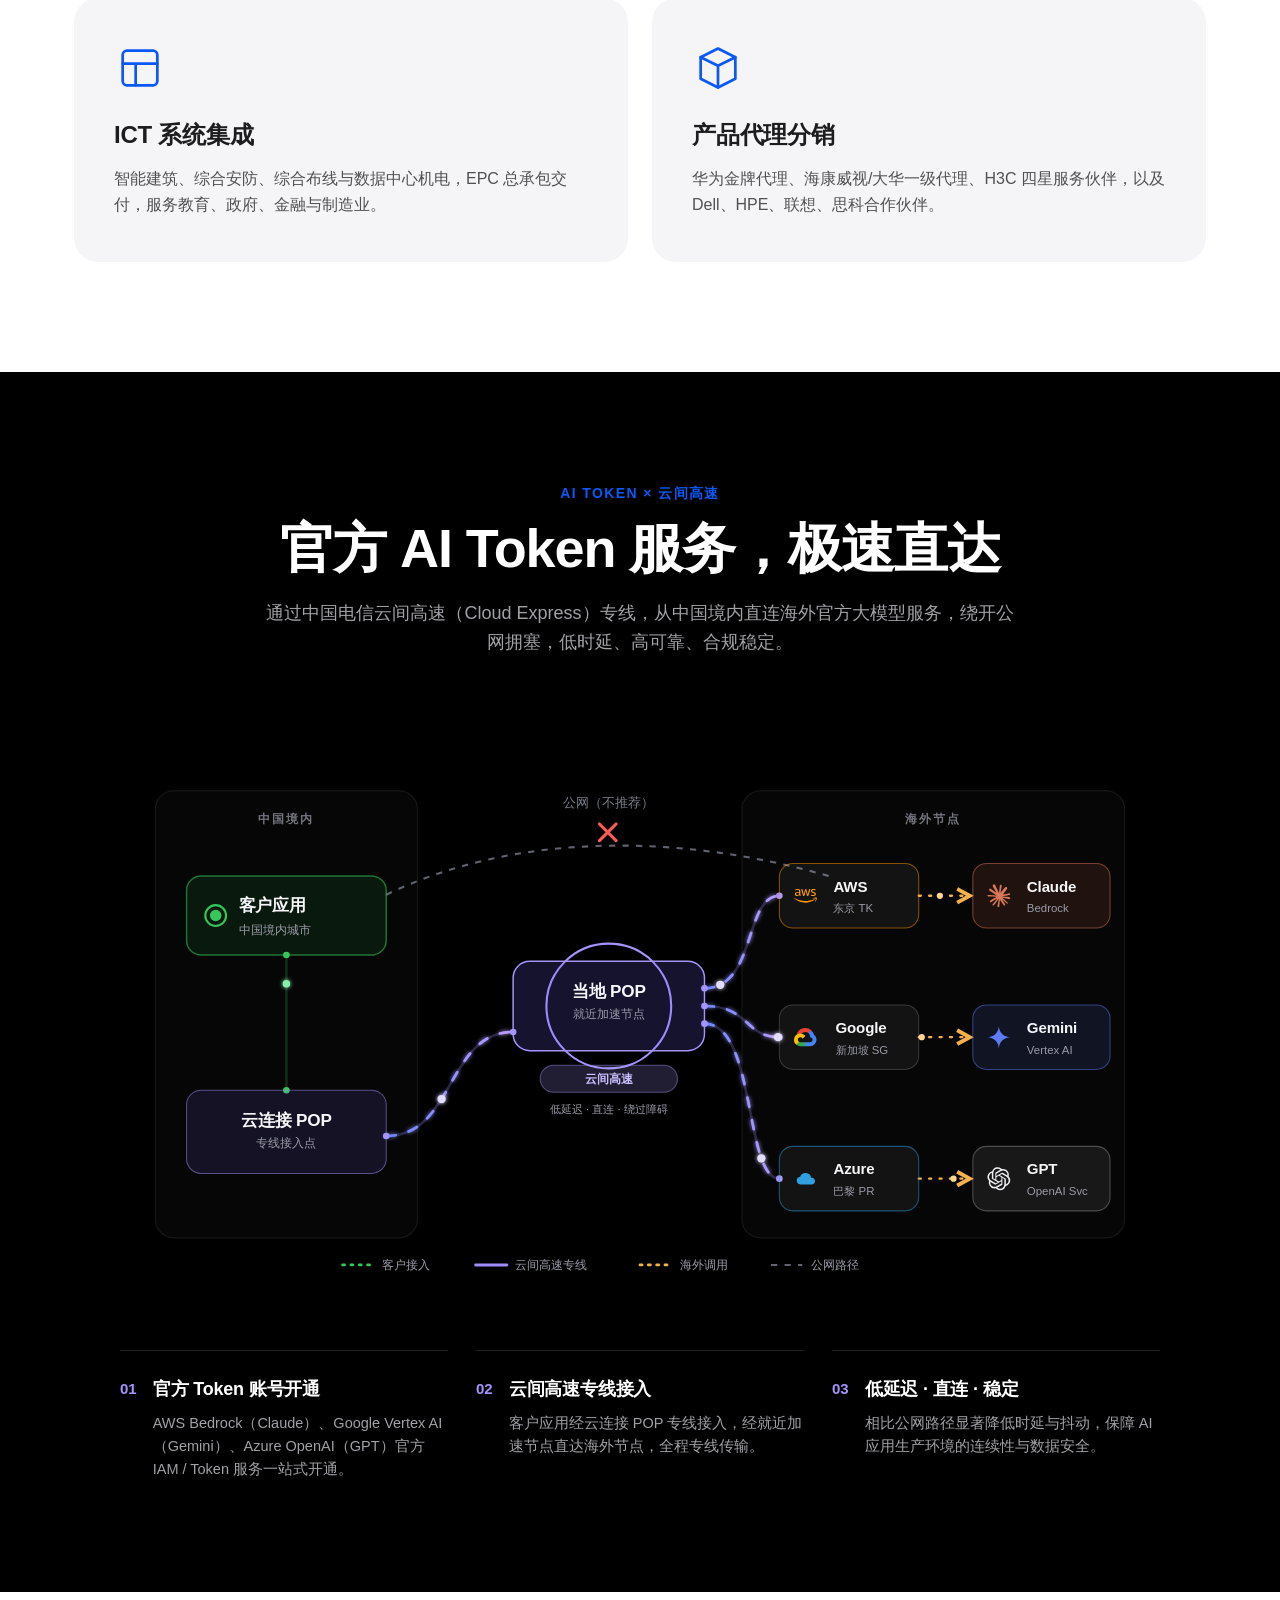
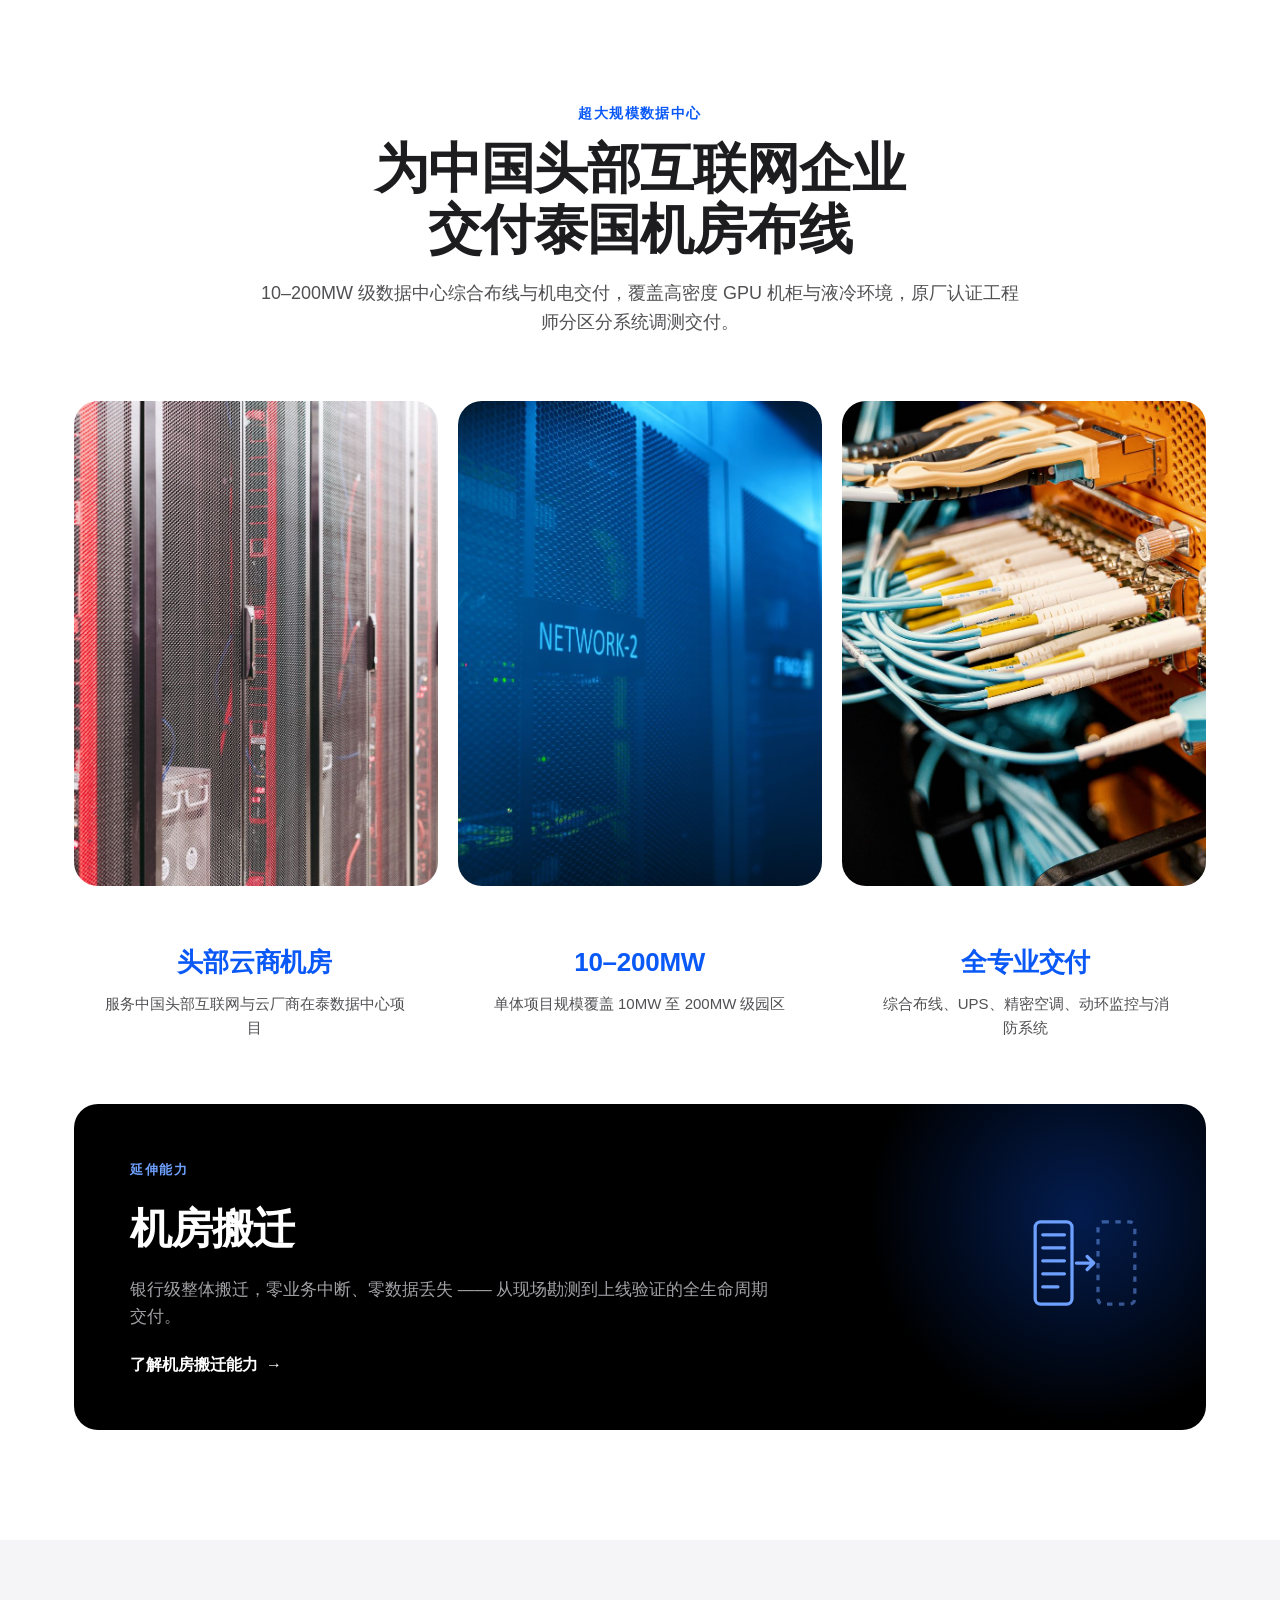
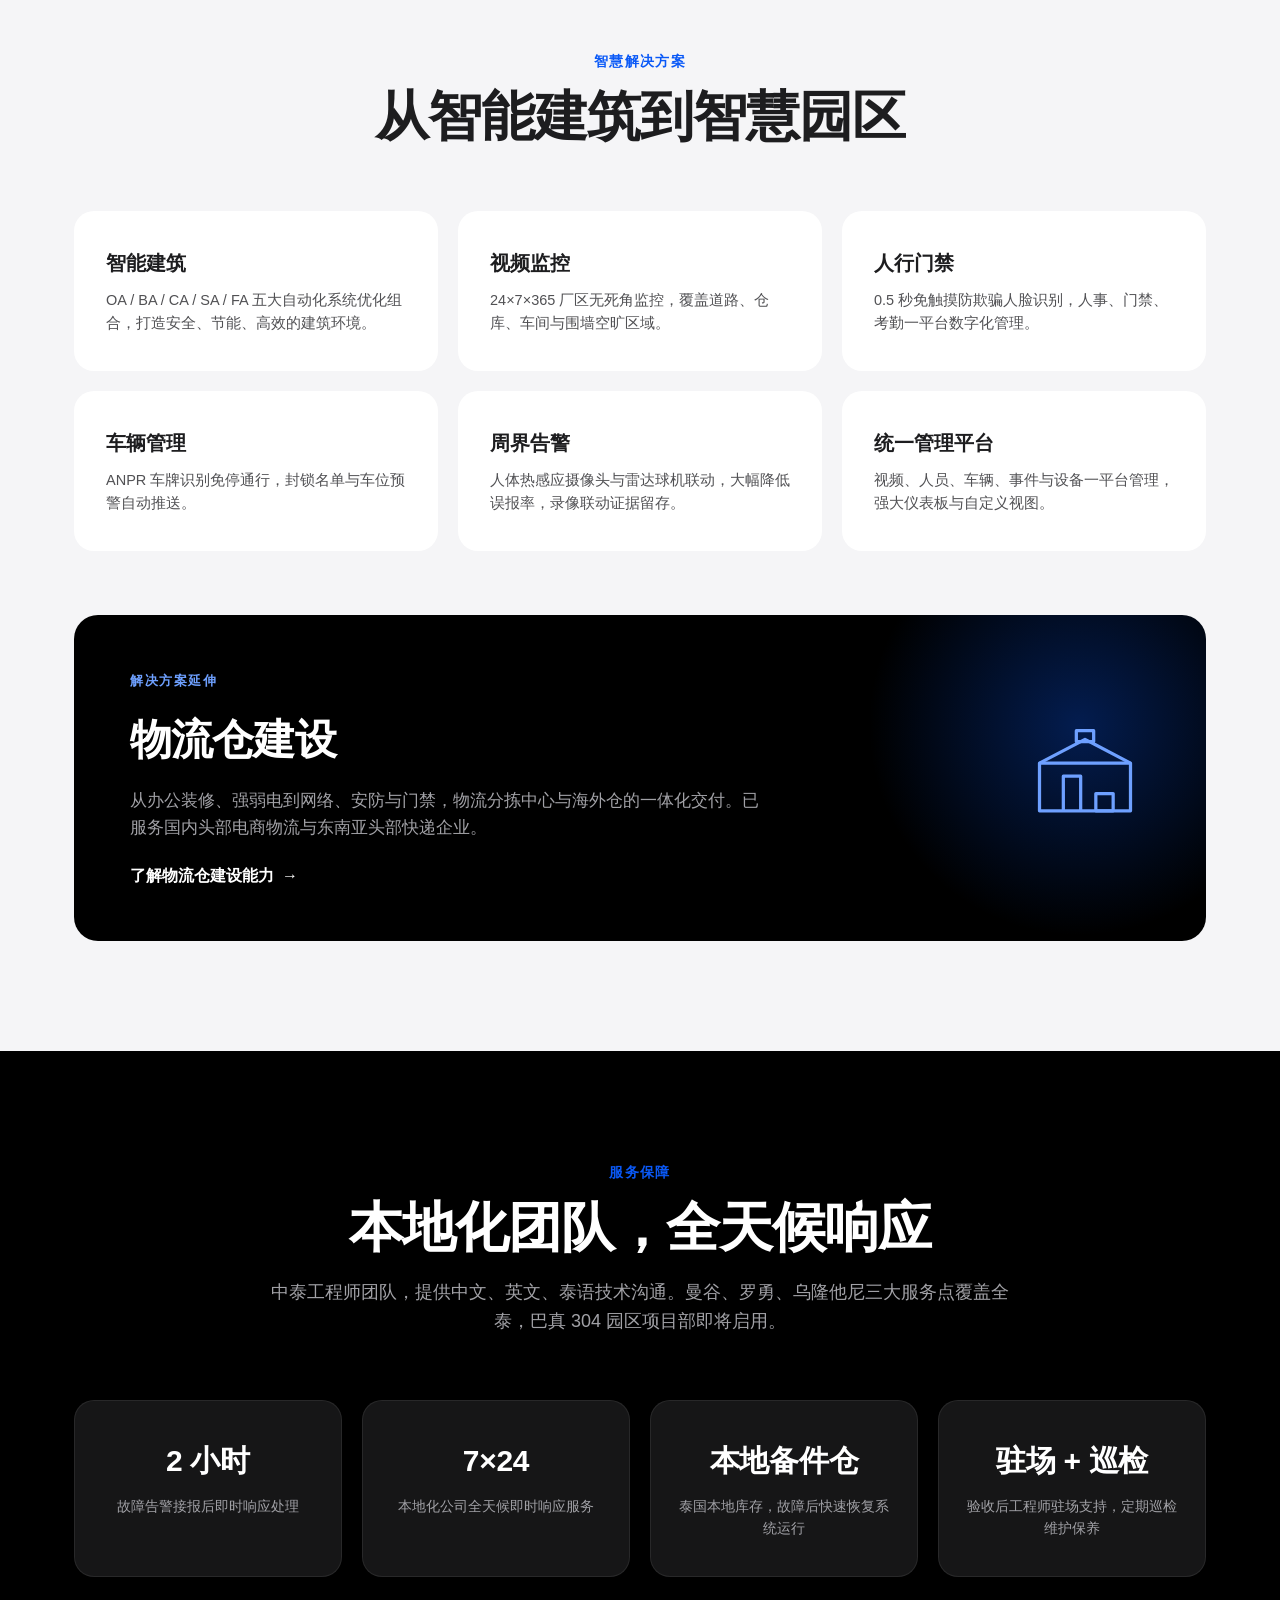
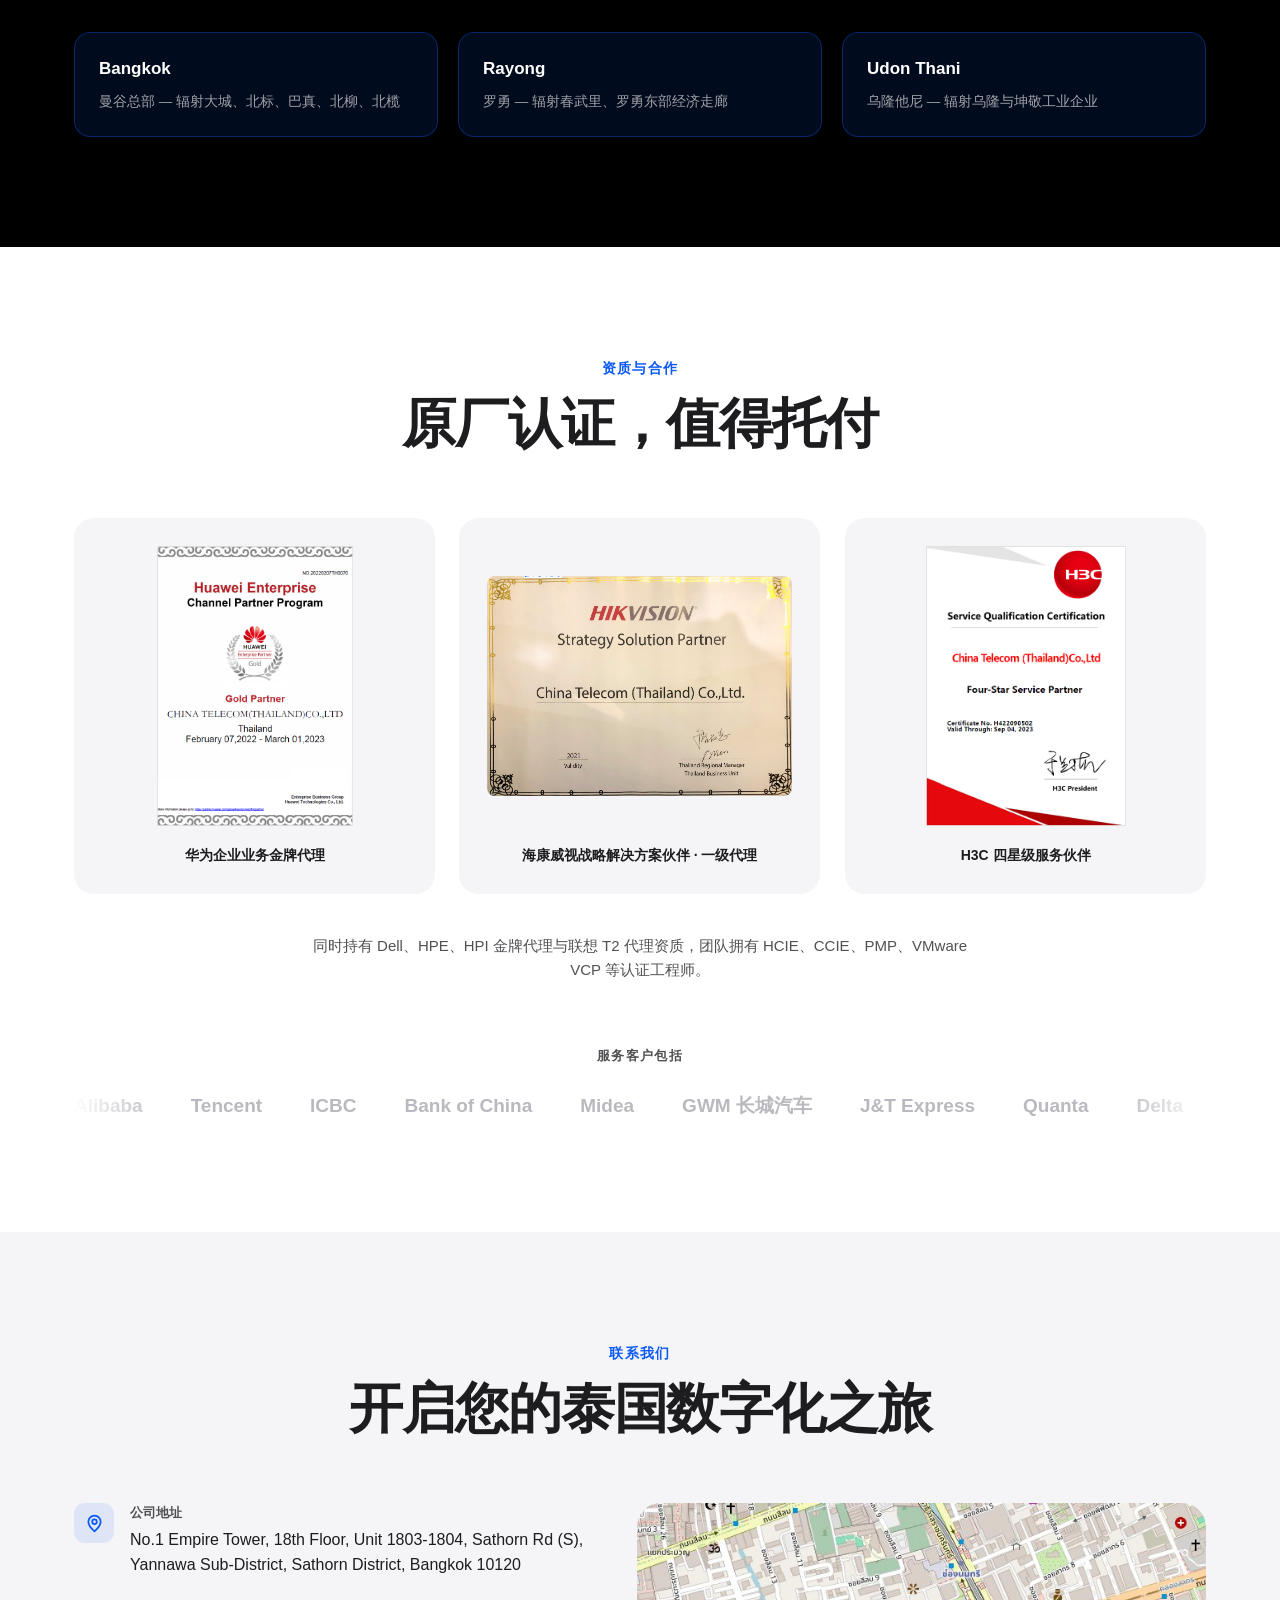
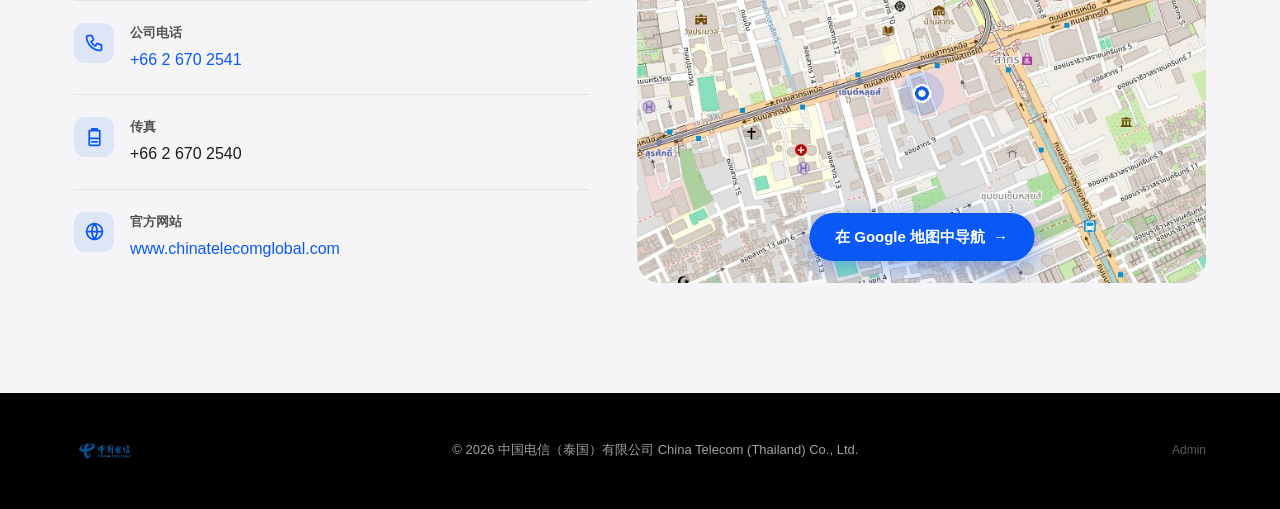
==== commit 2ebb48a4: "fix: mainland-China readiness + review fixes (v1.6.1) - Drop Google Fonts (render-blocking and unrea" ====
--- a/index.html
+++ b/index.html
@@ -6,9 +6,6 @@
   <title>中国电信（泰国）有限公司 | China Telecom (Thailand) Co., Ltd.</title>
   <meta name="description" content="China Telecom (Thailand) Co., Ltd. — International connectivity, cloud & IDC, AI token services via Cloud Express, hyperscale data centre cabling and ICT systems integration in Thailand.">
   <link rel="icon" type="image/png" href="assets/img/logo-ct.png">
-  <link rel="preconnect" href="https://fonts.googleapis.com">
-  <link rel="preconnect" href="https://fonts.gstatic.com" crossorigin>
-  <link href="https://fonts.googleapis.com/css2?family=Inter:wght@400;500;600;700;800&family=Noto+Sans+SC:wght@400;500;700;900&family=Noto+Sans+Thai:wght@400;500;700&display=swap" rel="stylesheet">
   <link rel="stylesheet" href="css/style.css">
 </head>
 <body>
--- a/css/style.css
+++ b/css/style.css
@@ -10,7 +10,9 @@
   --dark-text: #f5f5f7;
   --dark-soft: #a1a1a6;
   --radius: 24px;
-  --font: "Inter", "Noto Sans SC", "Noto Sans Thai", -apple-system, BlinkMacSystemFont, "PingFang SC", "Helvetica Neue", sans-serif;
+  /* System-font stack: no external font CDN (Google Fonts is blocked in mainland China
+     and its render-blocking CSS caused 10s+ white screens there). */
+  --font: -apple-system, BlinkMacSystemFont, "SF Pro Text", "Segoe UI", "PingFang SC", "Hiragino Sans GB", "Microsoft YaHei", "Noto Sans Thai", "Thonburi", Roboto, "Helvetica Neue", Arial, sans-serif;
 }
 
 * { margin: 0; padding: 0; box-sizing: border-box; }
@@ -214,6 +216,12 @@
 /* ---------- Token (Cloud Express flow, layout B) ---------- */
 .token-flow { max-width: 1040px; margin: 8px auto 0; }
 .tk-svg { width: 100%; height: auto; display: block; }
+/* On narrow screens the 1000-unit viewBox would shrink labels below legibility;
+   keep a readable minimum width and let the diagram pan horizontally instead. */
+@media (max-width: 720px) {
+  .token-flow { overflow-x: auto; -webkit-overflow-scrolling: touch; border-radius: 16px; }
+  .tk-svg { min-width: 760px; }
+}
 .token-points {
   display: grid; grid-template-columns: repeat(3, 1fr); gap: 28px;
   max-width: 1040px; margin: 48px auto 0;
